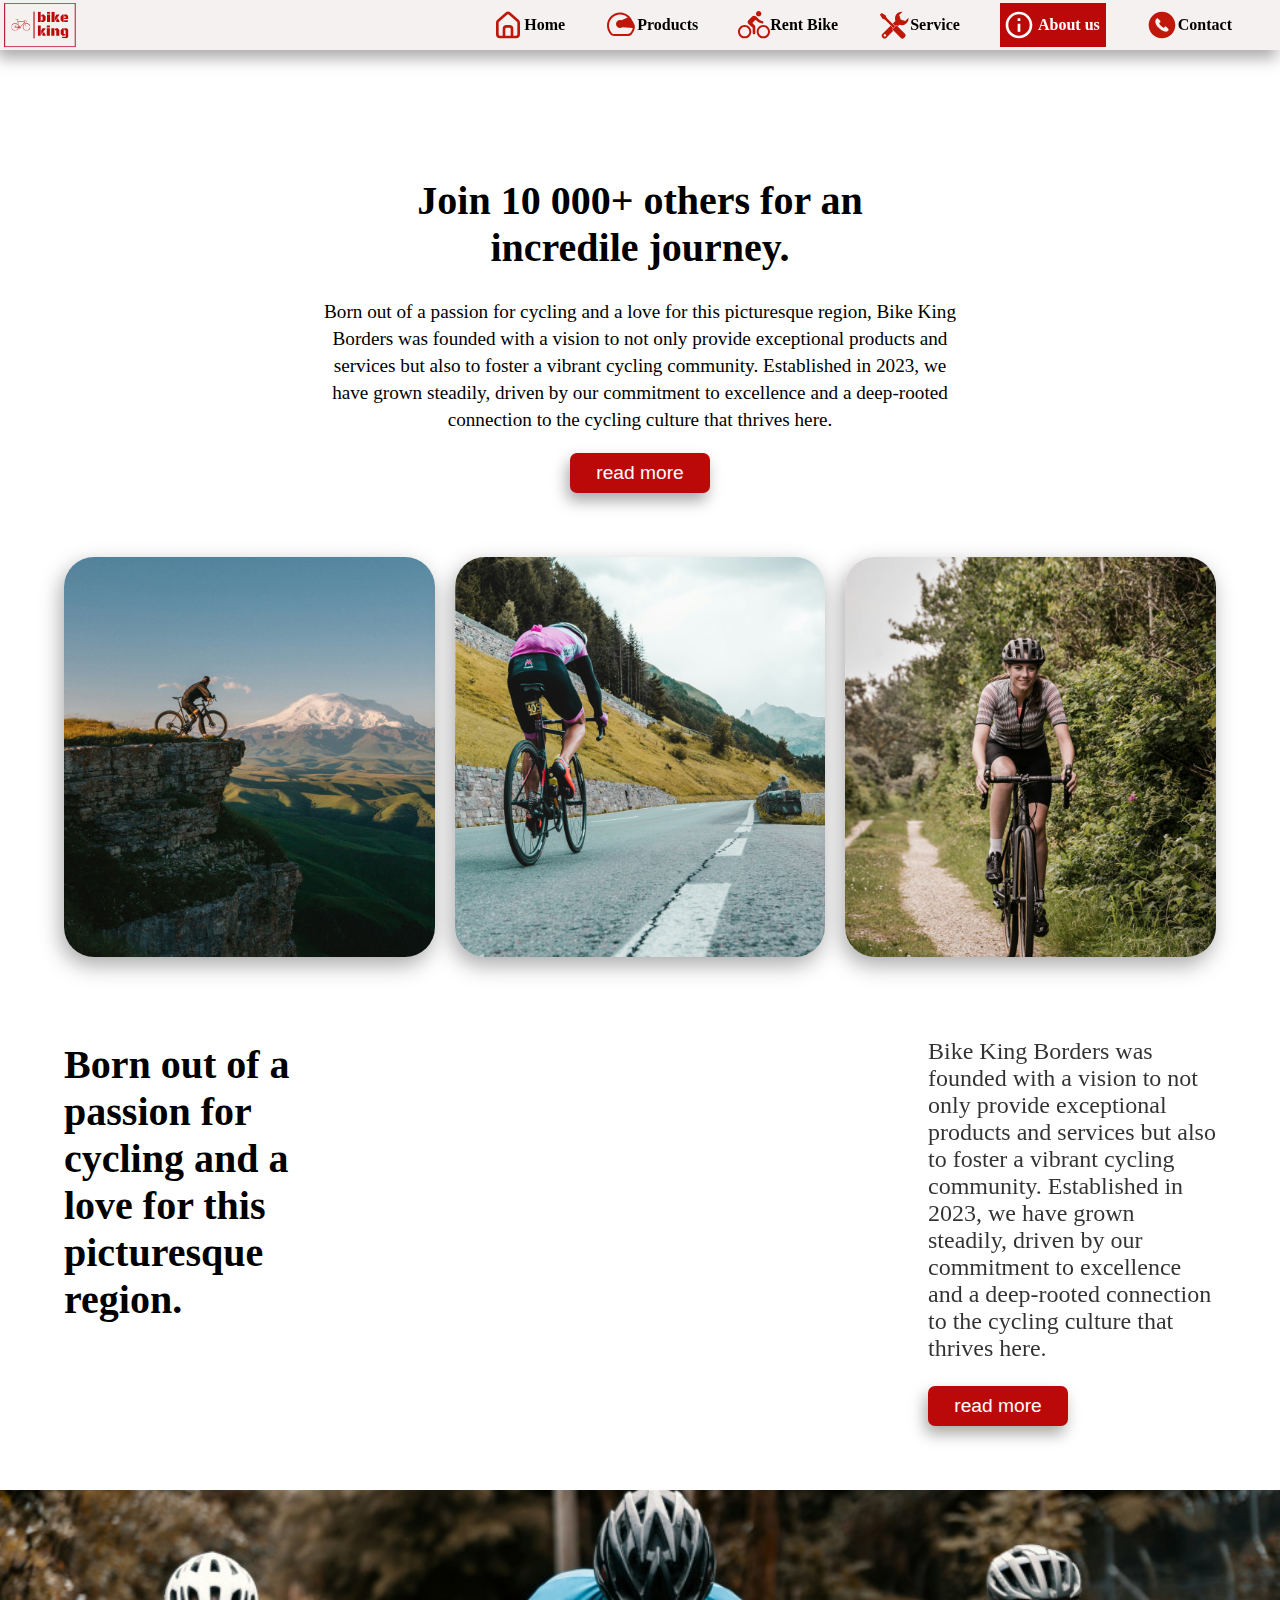
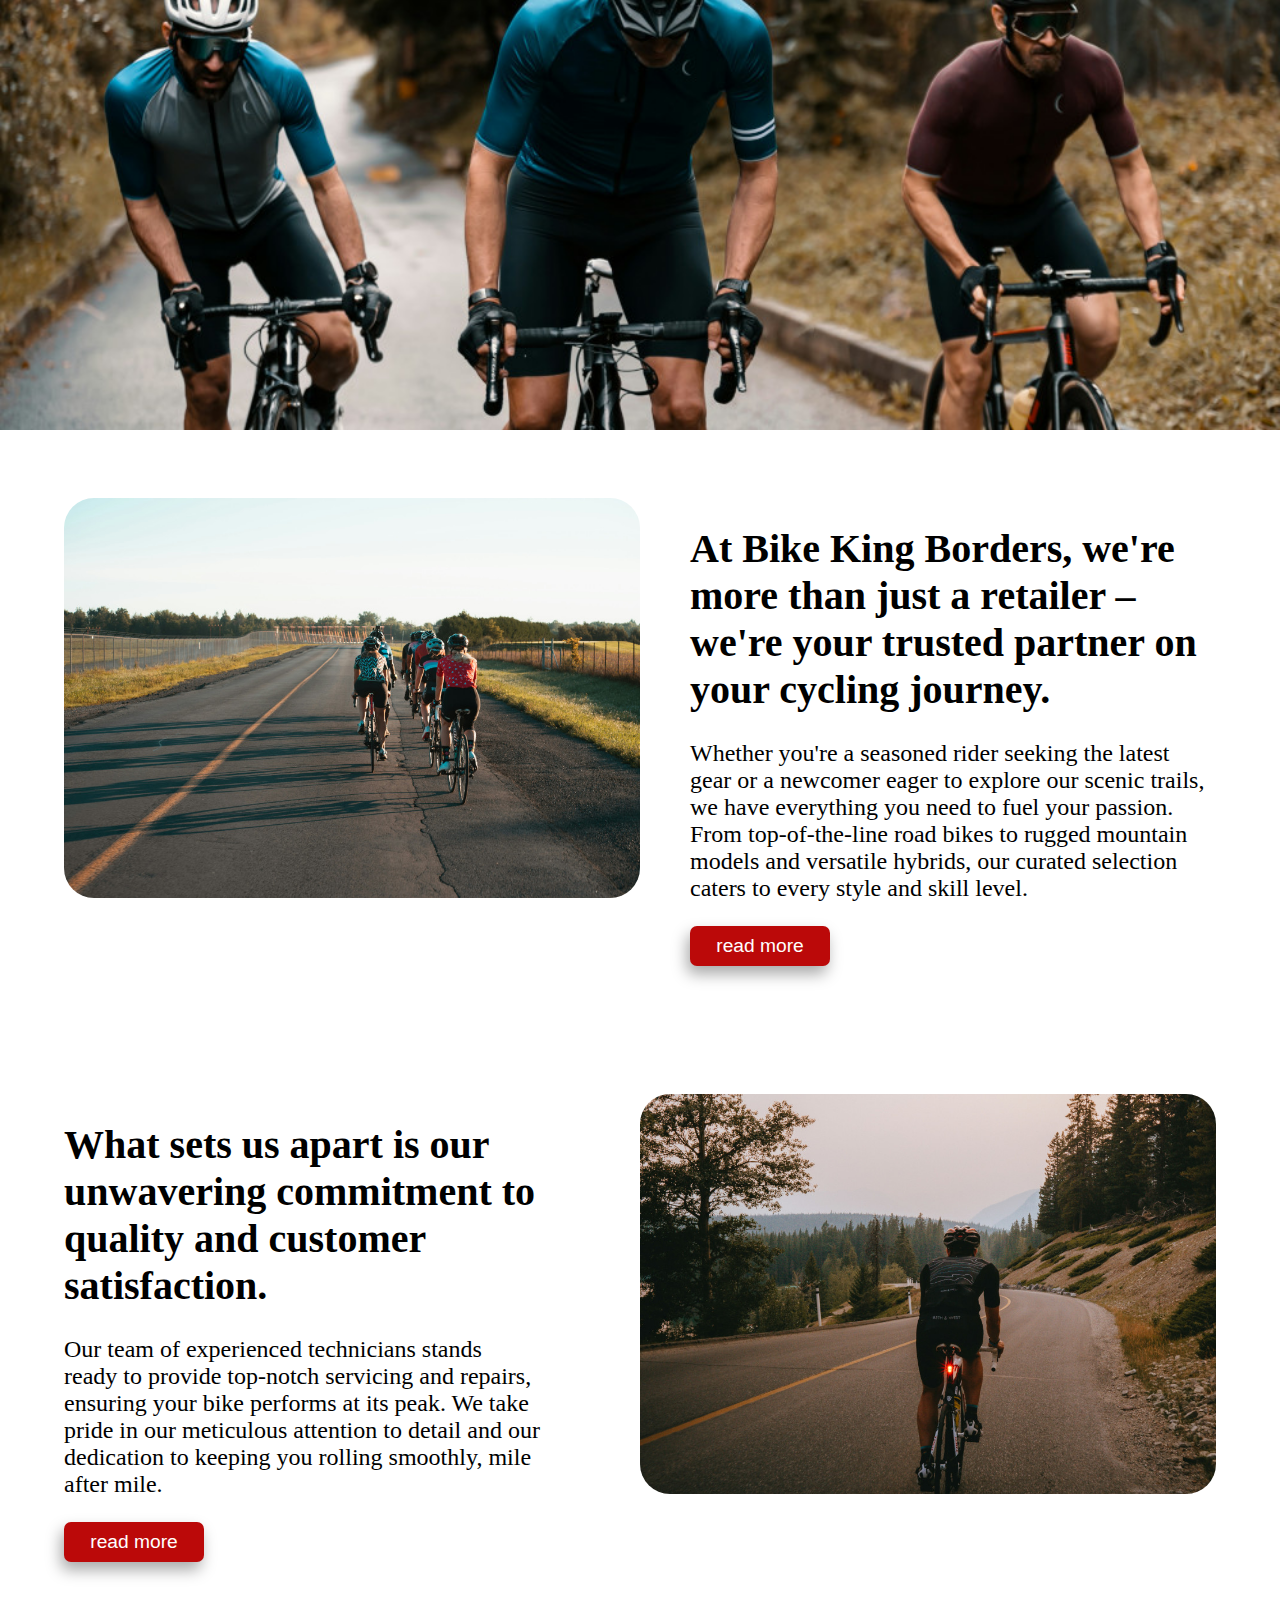
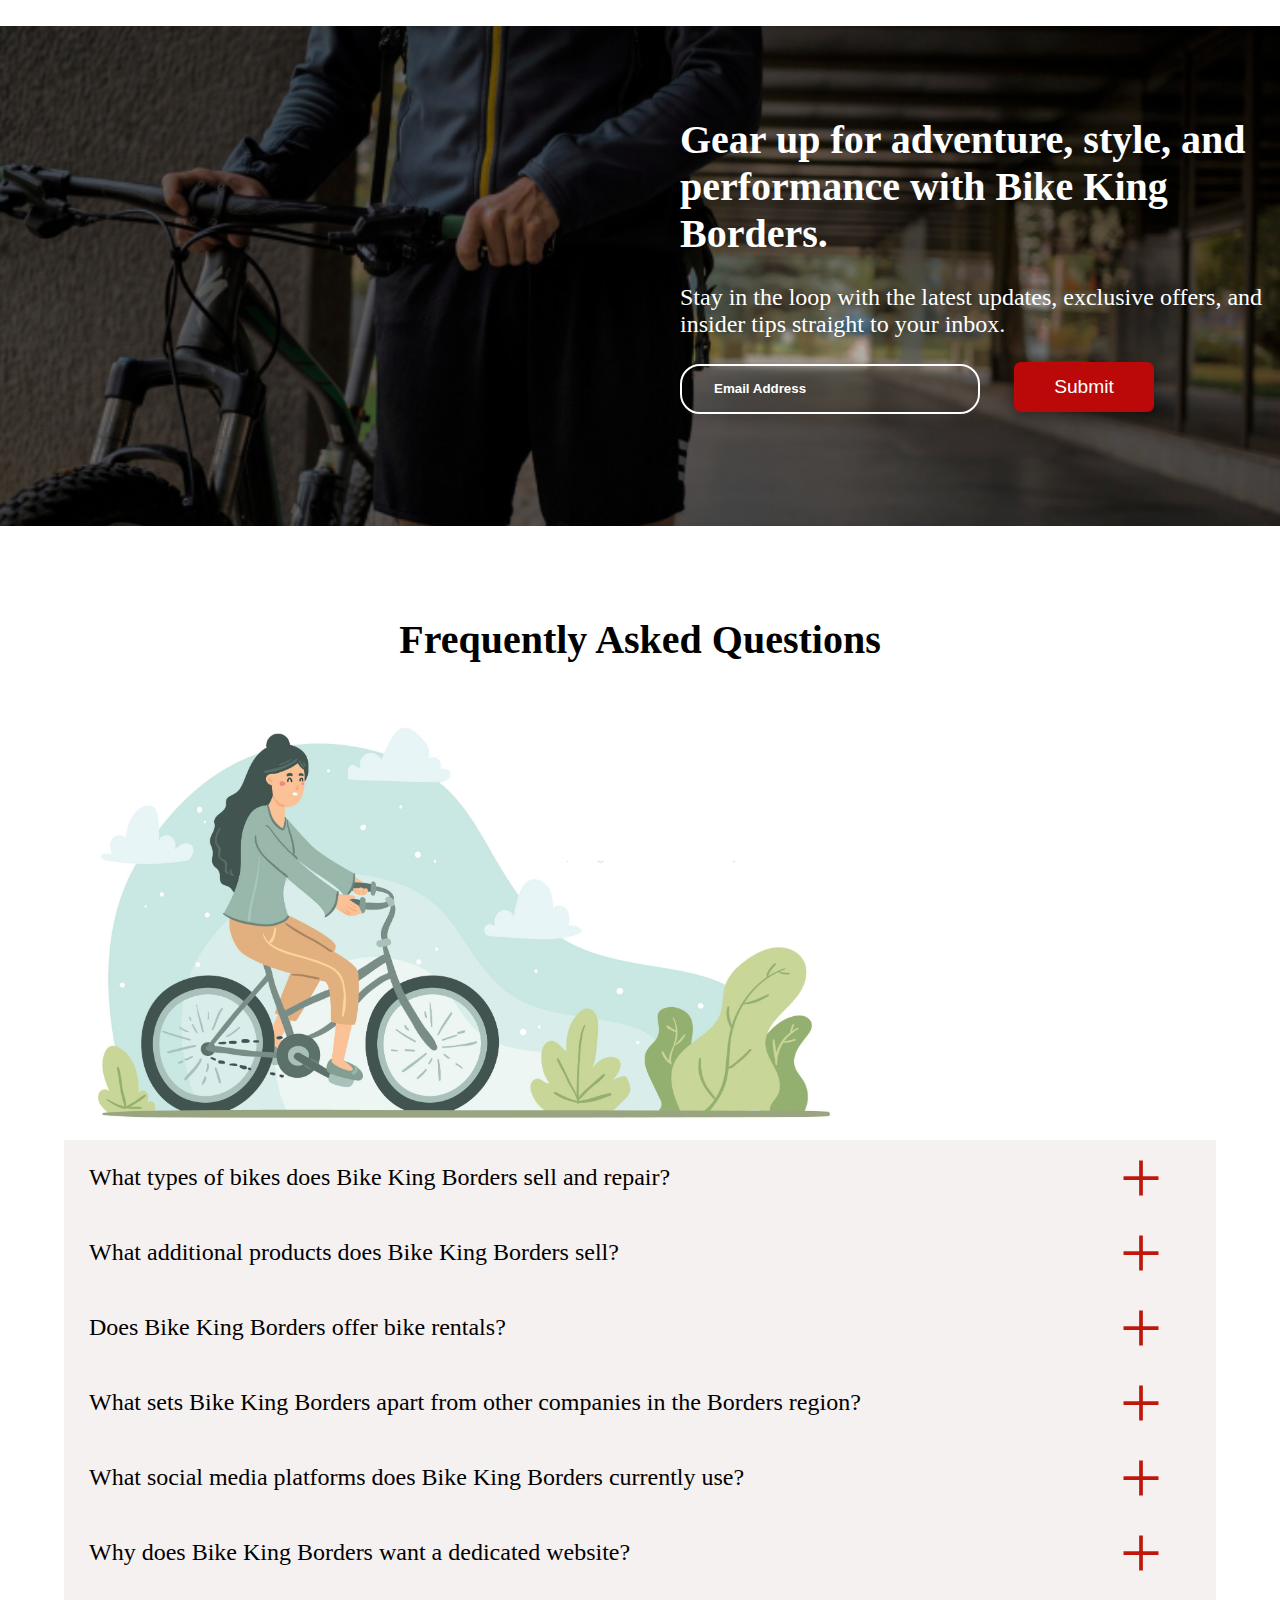
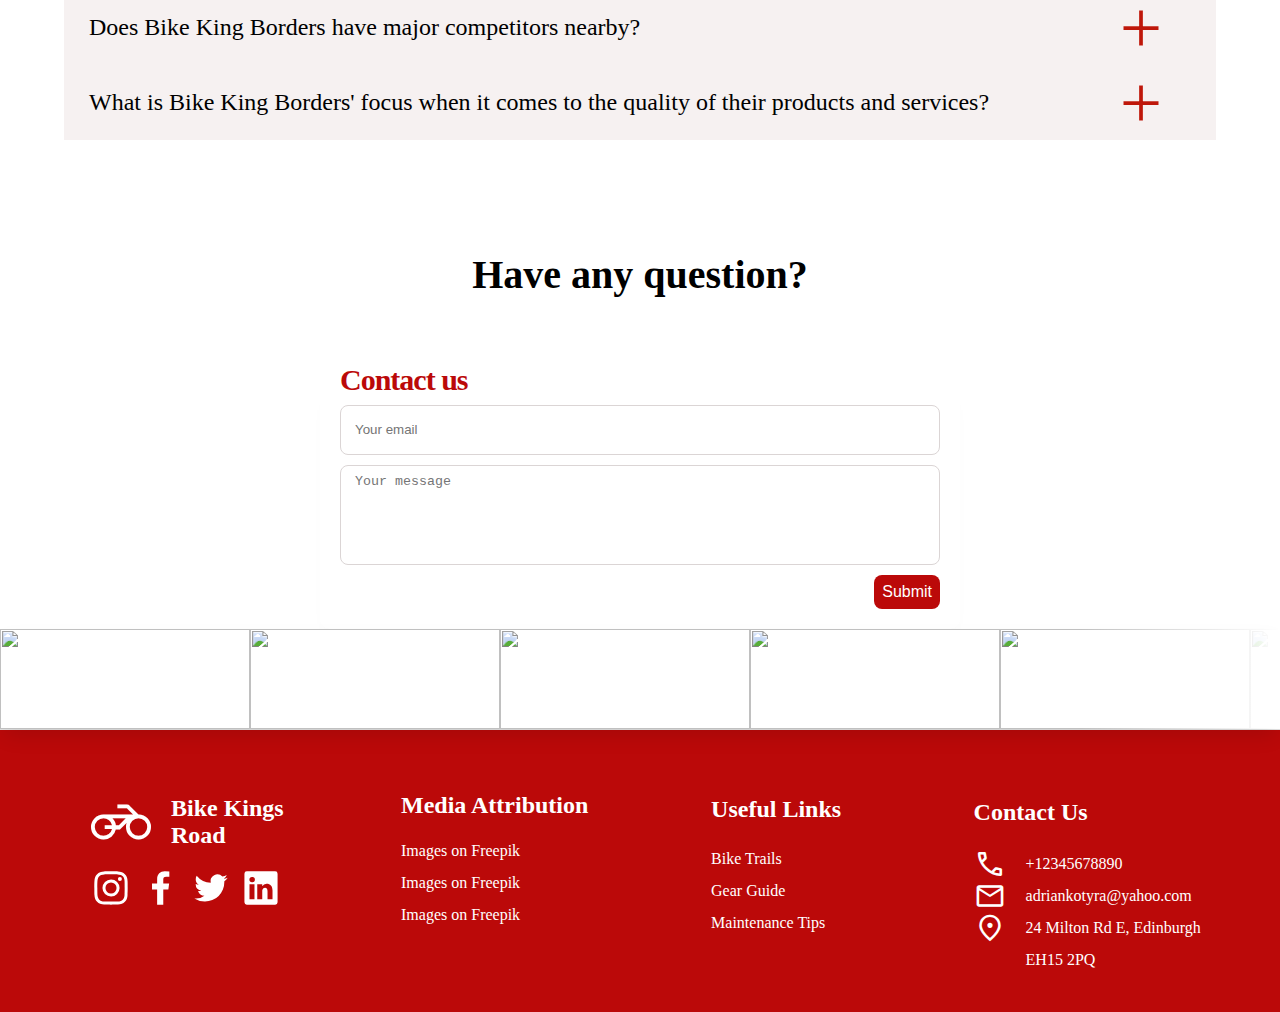
==== about.html @ aae7e2d5 "update" ====
<!DOCTYPE html>
<html lang="en">
<head>
  <meta charset="UTF-8">
  <meta name="viewport" content="width=device-width, initial-scale=1.0">
  <title>bike</title>
  <link rel="stylesheet" href="./css/style.css">
  <link rel="stylesheet" href="https://fonts.googleapis.com/css2?family=Material+Symbols+Outlined:opsz,wght,FILL,GRAD@24,400,0,0" />
</head>
<body>
  <div class="modal-container">
   


  </div>
  <nav>
    <div class="hamburger">

      <label class="bar" for="check">
        <input class="burger-box" type="checkbox" id="check">
    
        <span class="top"></span>
        <span class="middle"></span>
        <span class="bottom"></span>
      </label>
    </div>
    <div class="nav-container-box logo-nav-container">
      <img class="logo" src="./imgs/logo-no-background.svg" alt="">
    </div>
    <div class="nav-conainer">
      
      <div class="nav-container-box links-nav">
        <a href="index.html " class="nav-link-container "><img class="img-nav "src="./imgs/home.svg" alt=""><p class="">Home</p></a>
        <div class="products-dropdown nav-link-container drop-down-trigger-products trigger">
          <img class="img-nav"src="./imgs/helmet.svg" alt="">
         
          <p class="">Products</p>
        
          <div class="products-dropdown-container dropdown-all">
            <div class="products-dropdown-container-box col">
              <a  href="bikes.html"> <p class="nav-link-name">Bikes</p></a>
              <a href="accessories.html"> <p class="nav-link-name">Accessories</p></a>
              <a href="clothes.html"> <p class="nav-link-name">Clothes</p></a>
           
            </div>
          </div>
        </div>
        <div class="products-dropdown nav-link-container drop-down-trigger-bikes trigger">
          <img class="img-nav"src="./imgs/bike.svg" alt="">
         
          <p class="">Rent Bike</p>
        
          <div class="bikes-dropdown-container">
            <div class="products-dropdown-container-box col dropdown-all">
              <a  href="mountain-bikes.html"> <p class="nav-link-name">Mountain bikes</p></a>
              <a href="hybrid-bikes.html"> <p class="nav-link-name">Hybrid bikes</p></a>
              <a href="fat-bikes.html"> <p class="nav-link-name">Road bikes</p></a>
        
           
            </div>
          </div>
        </div>
        <a class="nav-link-container"href="service.html"><img class="img-nav"src="./imgs/repair.svg" alt=""><p>Service</p></a>
        <a class="nav-link-container nav-link-container-active"href=""><img class="img-nav nav-link-container-img-active"src="./imgs/information.svg" alt=""><p class="nav-link-container-active">About us</p></a>
        <a class="nav-link-container "href="contact.html"><img class="img-nav "src="./imgs/phone.svg" alt=""><p >Contact</p></a>
      </div>


    </div>





  </nav>
  <div class="mobile-nav">
    <div class="mobile-nav-container col">
      <a href="index.html " class="nav-link-container nav-link-container-active"><p class="nav-link-container-active">Home</p></a>
      <div class="products-dropdown-mobile-container ">
        <div class="nav-link-container">
          <img class="img-nav"src="./imgs/helmet.svg" alt="">
          <p>Products</p>
        </div>
       
        <div class="products-dropdown-mobile drop-down-mobile">
          <a  href="bikes.html"> <p class="nav-link-name">Bikes</p></a>
          <a href="accessories.html"> <p class="nav-link-name">Accessories</p></a>
          <a href="clothes.html"> <p class="nav-link-name">Clothes</p></a>

        </div>


      </div>
      <div class="hire-dropdown-mobile-container">
        <div class="nav-link-container">
          <img class="img-nav"src="./imgs/bike.svg" alt="">
          <p>Rent bike</p>
        </div>
        <div class="rent-dropdown-mobile  drop-down-mobile">
          <a  href="mountain-bikes.html"> <p class="nav-link-name">Mountain bikes</p></a>
          <a href="hybrid-bikes.html"> <p class="nav-link-name">Hybrid bikes</p></a>
          <a href="fat-bikes.html"> <p class="nav-link-name">Road bikes</p></a>

        </div>



      </div>
      <a href="service.html" class="nav-link-container"><img class="img-nav"src="./imgs/repair.svg" alt=""><p class="">Service</p></a>
      <a href="about.html" class="nav-link-container"><img class="img-nav"src="./imgs/information.svg" alt=""><p class="">About us</p></a>
      <a href="contact.html " class="nav-link-container"><img class="img-nav "src="./imgs/home.svg" alt=""><p class="">contact</p></a>
    </div>
  </div>

   <div class="top-about">
        <div class="top-about-text">
        <h1>Join 10 000+ others for an <br> incredile journey.</h1>
        <p>Born out of a passion for cycling and a love for this picturesque region, Bike King Borders was founded with a vision to not only provide exceptional products and services but also to foster a vibrant cycling community. Established in 2023, we have grown steadily, driven by our commitment to excellence and a deep-rooted connection to the cycling culture that thrives here.
        </p>
        <button class="btn-custom read-more-trigger" id=0>read more</button>
        </div>
  

    </div>



    <div class="feedback_secion section-container">
       
        <div class="feedback_container ">
          <div class="feedback-col box-1 about-box-1">
            
          
    
          </div>
          <div class="feedback-col box-2  about-box-2">
           
          </div>
          <div class="feedback-col box-3  about-box-3">
            
          </div>
    
        </div>
        <div class="about-more row">
            <h1>Born out of a passion for cycling and a love for this picturesque region. </h1>
            <div class="col about-p">
                <p>Bike King Borders was founded with a vision to not only provide exceptional products and services but also to foster a vibrant cycling community. Established in 2023, we have grown steadily, driven by our commitment to excellence and a deep-rooted connection to the cycling culture that thrives here.
                </p>
                <button class="btn-custom read-more-trigger " id=1>read more</button>


            </div>
        </div>
      
       
    
    
    </div>


    <img class="about-big"src="./imgs/about-big.jpg" alt="">

    <div class="about-community row section-container">
        <img src="./imgs/about-community.jpg" alt="">
        <div class="about-community-text-container">
            <h1>At Bike King Borders, we're more than just a retailer – we're your trusted partner on your cycling journey. </h1>
            <p>Whether you're a seasoned rider seeking the latest gear or a newcomer eager to explore our scenic trails, we have everything you need to fuel your passion. From top-of-the-line road bikes to rugged mountain models and versatile hybrids, our curated selection caters to every style and skill level.
            </p>
            <button class="btn-custom read-more-trigger" id=2>read more</button>
        </div>


    </div>
    <div class="about-community section-container community-row-2">
        <img src="./imgs/row-2-comm.jpg" alt="">
        <div class="about-community-text-container text-container-about-2">
            <h1>What sets us apart is our unwavering commitment to quality and customer satisfaction. </h1>
            <p>Our team of experienced technicians stands ready to provide top-notch servicing and repairs, ensuring your bike performs at its peak. We take pride in our meticulous attention to detail and our dedication to keeping you rolling smoothly, mile after mile.
            </p>
            <button class="btn-custom read-more-trigger" id=3>read more</button>
        </div>


    </div>
    <div class="newsletter-section ">
      <div class="news-text">
        <h1>Gear up for adventure, style, and performance with Bike King Borders.</h1>
        <p>Stay in the loop with the latest updates, exclusive offers, and insider tips straight to your inbox.</p>
        <div class="input-button-news row">
          <form  >
            <input required type="text" placeholder="Email Address" class="newsLetterInput" > 
            <button class="btn-custom submit_newsletter">Submit</button>
          </form>
      
        </div>
  
        <div class="info-news"></div>
  
      </div>
  
    </div>
    <div class="faq-section section-container ">
      <div class="col">
        <div>  
          <h1 >Frequently Asked Questions</h1>
        </div>
      
  
  
       
        <img src="./imgs/graphic-bike4.jpg" alt="">
       
    
      </div>
      <div class="faq-container row">
      
      </div>
  
    </div>
    <div class="contact-section">
      <h1 class="header">Have any question?</h1>
      <form class="form form-main">
        <div class="title">Contact us</div>
        <input required ="text" placeholder="Your email" class="input">
        <textarea required placeholder="Your message"></textarea>
         
        <button class="submit-form-contact">Submit</button>
    </form>
  
    <h1 class="contact-container-msg header">Thank you for your message</h1>
    

  






 

 
    





    <div class="slider-top">
      <div class="slide-track">
        <div class="slide">
          <img src="https://s3-us-west-2.amazonaws.com/s.cdpn.io/557257/1.png" height="100" width="250" alt="" />
        </div>
        <div class="slide">
          <img src="https://s3-us-west-2.amazonaws.com/s.cdpn.io/557257/2.png" height="100" width="250" alt="" />
        </div>
        <div class="slide">
          <img src="https://s3-us-west-2.amazonaws.com/s.cdpn.io/557257/3.png" height="100" width="250" alt="" />
        </div>
        <div class="slide">
          <img src="https://s3-us-west-2.amazonaws.com/s.cdpn.io/557257/4.png" height="100" width="250" alt="" />
        </div>
        <div class="slide">
          <img src="https://s3-us-west-2.amazonaws.com/s.cdpn.io/557257/5.png" height="100" width="250" alt="" />
        </div>
        <div class="slide">
          <img src="https://s3-us-west-2.amazonaws.com/s.cdpn.io/557257/6.png" height="100" width="250" alt="" />
        </div>
        <div class="slide">
          <img src="https://s3-us-west-2.amazonaws.com/s.cdpn.io/557257/7.png" height="100" width="250" alt="" />
        </div>
        <div class="slide">
          <img src="https://s3-us-west-2.amazonaws.com/s.cdpn.io/557257/1.png" height="100" width="250" alt="" />
        </div>
        <div class="slide">
          <img src="https://s3-us-west-2.amazonaws.com/s.cdpn.io/557257/2.png" height="100" width="250" alt="" />
        </div>
        <div class="slide">
          <img src="https://s3-us-west-2.amazonaws.com/s.cdpn.io/557257/3.png" height="100" width="250" alt="" />
        </div>
        <div class="slide">
          <img src="https://s3-us-west-2.amazonaws.com/s.cdpn.io/557257/4.png" height="100" width="250" alt="" />
        </div>
        <div class="slide">
          <img src="https://s3-us-west-2.amazonaws.com/s.cdpn.io/557257/5.png" height="100" width="250" alt="" />
        </div>
        <div class="slide">
          <img src="https://s3-us-west-2.amazonaws.com/s.cdpn.io/557257/6.png" height="100" width="250" alt="" />
        </div>
        <div class="slide">
          <img src="https://s3-us-west-2.amazonaws.com/s.cdpn.io/557257/7.png" height="100" width="250" alt="" />
        </div>
      </div>
    </div>
    <footer class="footer">
   
    
      <ul class="footer__nav">
        <div class="container-footer col">
       
          <h1 class="nav__title row logo-footer-div">
            <span class="material-symbols-outlined">
            motorcycle
           </span>
           Bike Kings Road
          </h1>
          <ul class="nav__ul">
            
  
            <div class="socials-footer">
              <img src="./imgs/instagram.svg" alt="" class="social-icon-footer">
              <img src="./imgs/facebook.svg" alt="" class="social-icon-footer">
              <img src="./imgs/twitter.svg" alt="" class="social-icon-footer">
              <img src="./imgs/linkedin.svg" alt="" class="social-icon-footer">
        
        
            </div>
  
          </ul>
        </div>
  
        <div class="container-footer">
          <h1 class="nav__title">Media Attribution</h1>
  
          <ul class="nav__ul">
            <li>
              <a href="https://www.freepik.com/">Images on Freepik</a>
            </li>
  
            <li>
              <a href="https://www.freepik.com/">Images on Freepik</a>
            </li>
  
                
            <li>
              <a href="https://www.freepik.com/">Images on Freepik</a>
            </li>
  
          </ul>
        </div>
     
        
       
        <div class="container-footer">
         
          <h2 class="nav__title">Useful Links</h2>
  
          <ul class="nav__ul">
  
            <li>
              <a href="https://www.freepik.com/">Bike Trails</a>
            </li>
    
            <li>
              <a href="https://www.freepik.com/">Gear Guide</a>
            </li>
    
                
            <li>
              <a href="https://www.freepik.com/">Maintenance Tips</a>
            </li>
    
          </ul>
       
         
        </div>
          
       
        
        
        <li class="nav__item">
          <div class="container-footer">
            <h2 class="nav__title">Contact Us</h2>
            
            <ul class="nav__ul">
              <li class="row">
                <span class="material-symbols-outlined">
                  call
                </span>
                +12345678890
  
              </li>
              
              <li class="row">
                <span class="material-symbols-outlined">
                 mail
                </span>
                adriankotyra@yahoo.com
              </li>
              
                 
              <li class="row">
                <span class="material-symbols-outlined">
                  location_on
                </span>
                24 Milton Rd E, Edinburgh EH15 2PQ
              </li>
            </ul>
          </div>
        </li>
      </ul>
  
    
  
      
    </footer>
  
  <script src="./js/accesories.js"></script>
  <script src="./js/index.js"></script>
</body>
</html>
---- css/style.css ----
:root{
  --shadow-box: -3px 8px 15px 0px rgba(0,0,0,0.34);
  --red-main: #bb0909;
  --bg-gray : #f6f1f1;
  --header-fontsize :  4.5rem;
  --h1-extra-big : 3.5rem;
  --h1-fontsize :  2.5rem;
  
  --h3-wide-screen : 1.8rem;
  --paragraph-wide-screen : 1.5rem;
  --paragraph-small-wide-screen : 1.2rem;
  --paragraph-small-wide-screen-nav : 1rem;
  --paragraph-very-small-wide-screen : 0.8rem;
}

.img-slider-auto {
  width: 100%;
}
.three-cols-service{
  justify-content: center;
}
.extra-big {
  font-size: var(--h1-extra-big) !important;
}
.material-symbols-outlined {
  margin-right: 20px;
  font-size: 60px !important;
  filter: invert(18%) sepia(58%) saturate(4755%) hue-rotate(354deg) brightness(82%) contrast(103%);
}

.bottom-mid-section .col {
  text-align: center;
  margin: auto;
  width: 70%;
}
.bottom-mid-section h3 {
  opacity: 0%;
  display: flex;
}
.col-50 {
  width: 50%;
}
.bottom-mid-section {
  background-color: var(--bg-gray);
 padding: 5%;
}
.bottom-mid-section img {
  width: 50%;
  height: 100%;

 object-fit: cover;

}
.cursive {
  font-style: italic;
}
.img-container-service-repair-bike {
  display: block;
  margin: auto;
  position: relative;
  width: 1000px;
  height: 600px;
}
.three-cols-service h1 {
  font-size: var(--paragraph-wide-screen);
}
.three-cols-service p {
  font-size: var(--paragraph-small-wide-screen);
}
.three-cols-service {
  transform: translateY(-160px);
 
}
.black {
  filter: none;
}
.auto {
  margin: auto;
}
.three-cols-service.row > .col:nth-child(3) {
  color: #000000;
  background-color: white;
}
.three-cols-service.row > .col:nth-child(2) { 
  background-color: var(--bg-gray);
  color: black;
}

.three-cols-service .col {
  border-radius: 20px;
  padding: 10px;
  box-shadow: var(--shadow-box);
  margin: 20px;
  color: white;
  width: 23vw;
  height: 280px;
  text-align: center;
  background-color: var(--red-main);
}
.message-contact-form {

  padding: 30px;
  animation: modalFade 0.3s forwards;
  top: 20%;
  position: fixed;
 left: 50%;
  transform: translate(-50%, -20%);
  
  background-color: white;
}

.message-contact-form button {
  margin: auto;
  display: block;
}
.message-contact-form img {
  width: 30%;
  height: 100%;
}
.bike-service-repair-section img{
  width: 1000px;
  height: 600px;
  display: block;
  margin: auto;
}
.white-space {
  display: block;
  width: 100%;
  height: 20vh;
}
.trigger-bike-elements:hover {
  filter: brightness(0.5);
  transition: 0.3s;
}
.bikeComponentsTitle {
  font-weight: 700;
  display: flex;
  justify-content: center;
  text-align: center !important;
}
.bikesCompenentParagraph {
  text-align: left;
}
.trigger-bike-elements {
  padding: 50px !important;
  z-index: 2;
  transition: 0.3s;
  filter: brightness(0.7);
  background-color: #ffffff46;
  cursor: pointer;
  position: absolute;
  border-radius: 50%;
}
.display-bike-elements {
  font-size:var(--paragraph-small-wide-screen);
  width: 400px;
  color: white;
  animation: bikeRepairAniamtion 0.5s forwards;
  display: none;
  background-color: var(--red-main);
  position: absolute;
  border-radius: 20px
}
.saddle-container {
 
  
  top: 30px;
  left: 100px;
  padding: 50px;
}



.saddle-trigger {
  top: 30px;
  left: 300px;
  padding: 50px;
}
.frame-container {
 
  top: 30%;
  right: -30%;
  padding: 50px;
}


.frame-trigger {
  top: 200px;
  left: 500px;
  padding: 70px;
}
.brakes-container {
 
  top: 30%;
  left: 10%;
  padding: 50px;
}
.brakes-trigger {
  top: 300px;
    left: 300px;
    padding: 100px;
}


.handles-container {
 
  top: 0%;
  right: -40%;
  padding: 50px;
}
.handles-trigger {
  top: 40px;
  left: 600px;
  padding: 70px;
}
.rails-trigger {
  top: 300px;
    left: 650px;
    padding: 100px;
}
.rails-container {
 
  top: 30%;
  right: -40%;
  padding: 50px;
}
.info-row {
  justify-content: space-between;
}
.service-bike-bottom {
  padding-top: 0 !important;
}
.service-grid-row img {
  border-radius: 30px;
  object-fit: cover;
  width: 100%;
  height: 400px;
}
.service-grid {
  display: grid;
  grid-template-columns: repeat( auto-fit, minmax(400px, 1fr) );
  grid-auto-flow: row; /* Allows items to wrap onto new rows */
  grid-gap: 20px; /* Adjust the gap between columns as needed */
}
.img-container-service button {
  margin: 50px 0;
}
.img-container-service{
  width: 50%;
}
.img-container-service img {
  width: 100% !important;
}
.about-text-container {
  vertical-align: middle;
  height: 100%;
  margin: auto 0 ;
  
}

.top-about-text h1, .top-contact h1{
  animation: subPagesAnimationText 0.8s forwards;
}
.top-about-text{
  padding-top: 100px;
width: 50%;
margin: auto;
}
.top-about-text p, .form-container {
  animation: subPagesAnimationImg 0.8s forwards;
  font-size: var(--paragraph-small-wide-screen);
}
.top-about {
  text-align: center;

  width: 100%;
  height: 100%;
  margin: auto
}
.news-text {
  color: white;
}
.col-about {
  width: 50%;
}
.col-about img {
  width: 100%;
}
span {
  font-size: var(--paragraph-small-wide-screen);
}
.logo-top-sec {
  width: 150px;

}
.newsletter-section {
  position: relative;
  background-image: url("../imgs/newsletter.png");
  background-size: cover;
  height: 500px;
}
.service-section{
  position: relative;
  background-repeat: no-repeat;
  background-size: cover;
  background-color: var(--bg-gray);
}
.service-container-box {
  display: flex;
  justify-content: center;
  width: 100%;
}

.btn-custom a {
  color: white;
}
.mobile-nav-container >*{
  cursor: pointer;
}
.map-box {
  animation: mapAnimation 0.5s forwards;
  position: relative;
  display: none;
  height: 400px;
}
.video-section {
  margin: 5% 0;

  height: 60vh;
  position: relative;
  
}
.video-p {
  text-decoration: none;
  color: white;
}
.video-text {
  opacity: 0%;
  z-index: 3;
  color: white;
  text-align: center;
  position: absolute;
  left: 50%;
  top: 40%;
  transform: translate(-50%, -40%);
}
.video {
  filter: brightness(0.7);
}
.video-p {
  justify-content: center;
}
.video-p > a>* {
  
  cursor: pointer;
 color: white;
  margin: 10px;
  padding: 10px;
  border: 2px solid white;
}
.video {
  object-fit: cover;
  height: 100%;
  width: 100%;
}
.map-container {
  
  height: 300px;
  width: 500px;
  transform: translate(-50%, -50%);
  left: 50%;
  top: 50%;
  display: none;
  position: absolute;
  margin: auto;
}
.logo-footer-div span{
  filter: none;
}
.logo-footer-div {
  
  align-items: center;
}
.header {
  padding: 20px 0;
  font-size: var(--h1-fontsize);
  text-align: center;
}
.mobile-nav {
  animation: dropDownAnimation 0.3s forwards;
  display: none;
  transition: 0.4s;
  box-shadow: var(--shadow-box);
  transform: translateY(50px);
  position: fixed;
  background-color: white;
  width: 100%;
  justify-content: center;
  z-index: 33;
}
.mobile-nav-container {
  transition: 0.4s;


}
.drop-down-mobile {
  display: none;
text-align: center;
  justify-content: center;
  flex-direction: column;
}
input[type = "checkbox"] {
  -webkit-appearance: none;
  display: none;
  visibility: hidden;
}

.bar {
  display: block;
  position: relative;
  cursor: pointer;
  width: 50px;
  height: 40px;
}

.bar span {
  position: absolute;
  width: 40px;
  height: 5px;
  background: var(--red-main);
  border-radius: 100px;
  display: inline-block;
  transition: 0.3s ease;
  left: 0;
}

.bar span.top {
  top: 0;
}
.drop-down-mobile p {

  color: black;
}
.drop-down-mobile a:hover .nav-link-name { 
  color: white;
}
.drop-down-mobile a:hover {
  background-color: var(--red-main);
}
.products-dropdown-mobile {
  display: none;
}
.bar span.middle {
  top: 17px;
}

.bar span.bottom {
  bottom: 0;
}

input[type]:checked ~ span.top {
  transform: rotate(45deg);
  transform-origin: top left;
  width: 48px;
  left: 5px;
}

input[type]:checked ~ span.bottom {
  transform: rotate(-45deg);
  transform-origin: top left;
  width: 48px;
  bottom: -1px;
  box-shadow: 0 0 10px #57494a;
}

input[type]:checked ~ span.middle {
  transform: translateX(-20px);
  opacity: 0;
}
.service-container {
  flex-wrap: wrap;
  margin: auto;
  width: 100%;
  padding: 5% 5%;
 display: flex;

}
.feedback_container {
  gap: 20px;

  display: grid;
  grid-template-columns: repeat(3, 1fr);
}
.img-container-about {
  margin-right: 5%;
}
.text-hire {
  animation: subPagesAnimationText 0.8s forwards;
  padding-right: 15%;
}
.hire-bikes-top {
  padding: 5% 0;
 
  
}
.videoTextAnimation {
  animation: videoTextAnimation 0.5s forwards;
}
.hire-bikes-top img {
  animation: subPagesAnimationImg 0.8s forwards;

  height: 500px;
  object-fit: contain;
  
}
.hire-bikes-top >* {
  width: 50%;
}

.service-cities-container img {

  border: 10px solid rgb(255, 255, 255);
  width:  200px;
  border-radius: 30px;
  height: 200px;
}
.service-cities-container:hover .city-img {
  border: 10px solid var(--red-main);
  
}
.city-img-active {
  border: 10px solid var(--red-main) !important ;
}
.service-cities-container {
 
  transition: 0.4s;
  cursor: pointer;
  margin: auto;
  justify-content: center;
}
.service-cities-container span {
  font-weight: 700;
  margin-top: 20px;
  text-align: center;
  font-size: var(--paragraph-wide-screen);
}
h1 {
  font-size: var(--h1-fontsize);
}
p {
  font-size: var(--paragraph-wide-screen);
}
h3 {
  font-size: var( --h3-wide-screen);
}
body {
  padding-top: 50px;
  overflow-x: hidden;

}
.news-text {
  margin-top: 5%;
  float: right;
  width: 600px;



}
.news-text button {
   margin-left: 30px;
  height: 50px;
}
.news-text input::placeholder {
  transform: translateX(30px);
  color: white;
}
.news-text input {
  color: white;
  font-weight: 700;
  margin-bottom: 30px;
  height: 50px;
  width: 300px;
  border-radius: 20px;
  background-color: rgba(255, 255, 255, 0);
  border: 2px solid white;
}
#check {
  user-select: none;
}
.trigger-hamb {
  z-index: 9999;
  width: 60px;
  height: 60px;
}
.hamburger {
  width: 40px;
  height: 40px;
  position: absolute;
  right: 0;
  display: none;
}
.top_section {

  overflow: hidden;
  width: 100%;
  height: 700px;
  background-color: rgb(255, 255, 255);
  display: flex;
  flex-direction: row;
  justify-content: space-evenly;

}
.bikes-top-subpages {
  height: 500px !important;
}
.text-mid-second {
  padding-top: 0 !important
}
.feedback-person {
  font-style: italic;
}
.feedback_secion button {
 display: block;
  margin: 30px auto;
 
}
.half {
  width: 50%;
}
.visit-col h1 {
  line-height: 0;
}
.btn-custom-link {
  z-index: 2;
}
.btn-custom:hover {
  transition: 0.3s;
  filter: brightness(1.2);
}
.btn-custom{
  min-height: 40px;
  transition: 0.3s;
  z-index: 2;
  width: 140px;
  box-shadow: var(--shadow-box);
  height: 40px;
  cursor: pointer;
  border-radius: 7px;
  border: none;

  background-color: var(--red-main);
  font-size: var(--paragraph-small-wide-screen);
  color: white;
}
.contact-address-container {
  background-color: var(--bg-gray);
}
.top-contact img {
  padding-left: 5%;
  object-fit: cover;
  width: 100%;
 
  margin: 0 0 0 auto;
}
.top-contact h1 {
  padding-bottom: 10%;
  margin: auto;
  text-align: center;
}
.top-contact {
  padding: 5% 0;
}
.contact-visit-container {
  padding-top: 5%;

}
.form-container, .top-contact h1 {
  width: 50%;
}
.info-row p {
  color: var(--red-main);
}
.visible-service {
  animation: serviceAnimation 0.7s forwards;
}
.hidden {
  
  opacity: 0%;
}
.serive-para-hidden {
  width: 50%;
}
.form-container label {
  margin-bottom: 10px;
  color: var(--red-main);
  opacity: 60%;
}
.visit-col {
  margin-right: 20%;
}
.icon-service-components {
  cursor: pointer;
  width: 50px;
  height: 50px;
  filter: invert(15%) sepia(66%) saturate(4818%) hue-rotate(354deg) brightness(88%) contrast(103%);
}
.text-section-top h1 {
  line-height: 1.5rem !important;
}
.container-input {

  margin: 0 0 60px 0 ;
}
.form-container button {
  margin-top: 30px;
}

.container-form-inputs {
  margin-right: 5%;
  transform: translateY(-17px);
}
.container-form-inputs label {
  opacity: 60%;
}
.container-form-inputs input {
  
  padding: 10px 0;
  opacity: 60%;
}
.text-mid-container h1 {

}
.half textarea{
  resize: none;
  width: 100%;
  height: 100%;
}
.top_section h1 {
  font-size: var(--h1-fontsize);
  line-height: 3.2rem !important;
}

.bootom-text-top2::before {
  text-align: left;
  content: "CHARGING TIME";
  position: absolute;
  display: block;
  width: 150px !important;
  height: 50px;
  font-size: var(--paragraph-very-small-wide-screen);
  opacity: 60%;
  
  
  top: 0px;
}
.text-mid-container {
  display: flex;
 
  flex-direction: column;
  height: 100%;
 
}
.mid-first-text {
  color: rgb(0, 0, 0);
}
.text-letter {
  flex: 1;
  height: 100%;
  text-align: center;
  width: 100%;
  background-color: var(--bg-gray);
}
.bootom-text-top2-second::before {
  text-align: left;
  content: "WEIGHT";
  position: absolute;
  display: block;
  width: 150px;
  height: 50px;
  font-size: var(--paragraph-very-small-wide-screen);
  opacity: 60%;
  
  left: 30px;
  top: 0px;
}
.bootom-text-top1-second::before {
  text-align: left;
  content: "ASSIST SPEED";
  position: absolute;
  display: block;
  width: 150px;
  height: 50px;
  font-size: var(--paragraph-very-small-wide-screen);
  opacity: 60%;
  
  left: 30px;
  top: 0px;
}
.bootom-text-top1::before{
  text-align: left;
  content: "BATTERY RANGE";
  position: absolute;
  display: block;
  width: 150px;
  height: 50px;
  font-size: var(--paragraph-very-small-wide-screen);
  opacity: 60%;
  
  left: 20px;
  top: 0px;
}
.bootom-text-top1 {
  position: absolute;
  right: 5%;
  bottom: 50%;
}
.bootom-text-top1-second {
  position: absolute;
  right: 5%;
  bottom: 30%;
  font-weight: 800;
}
.logo-nav-container {
 display: flex;

 justify-content: left;
}
.nav-container-box p {

  color: black;
}
.bootom-text-top2 {
  
  width: 100px;
  position: absolute;
  right: 5%;
  bottom: 0%;
}
.logo-top-big {
  
  margin-top: 20px;
  transform: translateY(-20px);
  width: 200px;
  margin: auto;
}

.bootom-text-top2-second {
  width: 100px;
  position: absolute;
  right: 5%;
  bottom: 10%;
}
.top-bike-img {
  object-fit: contain;
 transform: translateX(0%);
  bottom: 23%;
  position: absolute;
  width: 550px;
  height: 450px;
  z-index: 2;

}
.top-bike-img-small {
  transform: translateX(140px);
  top: 5%;
  position: absolute;
  right: 0%;
  width: 300px;
  height: 300px;
  z-index: 2;

}
.drop-down-trigger-products {
  cursor: pointer;
}
.shapes-background {

  position: absolute;
  left: -310px;
  width: 600px; 
  height: 125%; 
 
  clip-path: polygon(100.1% 0%, 50.9% 0%, 51% 100.3%);
  background-color:white;
}
body{

  margin: 0;
}
.products-dropdown{
 
  position: relative;
}
.products-dropdown-container-box {

 
  
}
.nav-link-name{

}

.products-dropdown-container-box a:hover .nav-link-name{

  color: white !important;
 }
.products-dropdown-container-box a:hover{

 background-color: var(--red-main);
 color: white !important;
}
.dropdown-all {}
.products-dropdown-container-box p{
  color: black !important;
  padding: 10px;
}
.trigger {
  cursor: pointer;
}
.title-bike {
  position: absolute;
  top: 0;
  right: 5%;
}
.products-dropdown-container, .bikes-dropdown-container {
  animation: dropFade 0.3s forwards;
  display: none;
  position: fixed;
  box-shadow: -3px 8px 15px 0px rgba(0,0,0,0.34);
  -webkit-box-shadow: -3px 8px 15px 0px rgba(0,0,0,0.34);
  -moz-box-shadow: -3px 8px 15px 0px rgba(0,0,0,0.34);
 
  background-color: white;
  color:var(--red-main);
}
.logo {
  width: 50px;
  height: 50px;
}
.links-nav {
  align-items: center;
  flex-wrap: wrap;
    align-content: center;
    gap: 40px;
    display: flex;
    flex-direction: row;

}
.links-nav p {
  color: var(--red-main);
}
.part-section-top-second {
  position: relative;
}
a {
  text-decoration: none;
}
.part-section-top-second h3 {
  text-align: right;
  font-size:  var(--h3-wide-screen);
  color: white;
}
.background {
  position: absolute;
  height: 100%;
  width: 50%;
  background-color: var(--red-main);
}
nav {
  background-color: var(--bg-gray);
  top: 0;
  box-shadow: -3px 8px 15px 0px rgba(0,0,0,0.34);
  -webkit-box-shadow: -3px 8px 15px 0px rgba(0,0,0,0.34);
  -moz-box-shadow: -3px 8px 15px 0px rgba(0,0,0,0.34);
  
font-weight: 600;
  z-index: 999;
  margin: auto;
  width: 100%;
  display: flex;
  
  position: fixed;
}

.nav-conainer {
  line-height: 0rem;
  font-size: var(--paragraph-small-wide-screen);
  color: white;
  
  justify-content: right;
  width: 90%;
  display: flex;
  
}
.part-section-top-fist h3 {
  color: var(--red-main);
  font-size:  var(--h3-wide-screen);
}
.part-section-top-fist p {
  font-size: var(--paragraph-wide-screen);
  opacity: 70%;
}
.shape-white-mid {
  position: absolute;
  left: 0;
  top: 0;
  position: absolute;
  height: 100%;
  width: 100%;
  background-color: white;
  clip-path: polygon(0% 100.3%, 33.9% 100.3%, 0% 0%);
}
.mid_img {
  
  width: 500px;
  height: 500px;
}
.img-grid-3 {
  width: 500px;
  height: 500px;
  z-index: 2;
 bottom: -300px;
 right: -20px;
}
.slide::before{
  top: 0;
  background-size: cover;
  text-align: center;

  position: absolute;
  display: block;
  width: 150px;
  height: 100%;
  font-size: var(--h3-wide-screen);
  opacity: 60%;
}
.slide-1::before{
  content: "Model A";
}
.slide-2::before{
  content: "Model B";
}
.slide-3::before{
  content: "Model C";
}
.slide-4::before{
  content: "Model D";
}
.slide-5::before{
  content: "Model E";
}
.slide-6::before{
  content: "Model F";
}
.slide-7::before{
  content: "Model G";
}
.slide-8::before{
  content: "Model H";
}
.slide-9::before{
  content: "Model J";
}
.slide-1 {


  background-image: url("../imgs/helmet-trimmed.png");
}
.slide-2 {
  background-image: url("../imgs/helmet-trimmed1.png");
}
.slide-3{
  background-image: url("../imgs/accessories-helmet.png");
}
.slide-4{
  background-image: url("../imgs/white-helmet.png");
}
.slide-5{
  background-image: url("../imgs/gray-helmet.png");
}

.slide-6{
  background-size: 100% !important;
  background-image: url("../imgs/bike-top-3.png");
}
.slide-7{
  background-size: 100% !important;
  background-image: url("../imgs/Cycle.png");
}
.slide-8{
  background-size: 100% !important;
  background-image: url("../imgs/bike-top.png");
}
.slide-9{
  background-size: 100% !important;
  background-image: url("../imgs/bbb.png");
}
.img-grid-1 {
  
  margin-right: 10%;
  object-fit: contain;
  float: right;
  margin: auto;
  /* transform: translate(-80px); */
  width: 60%;
  /* height: 600px; */
  z-index: 2;

 
}
.contact-container-msg {
  background-color: var(--bg-gray);
  display: none;
  animation: serviceAnimation 0.6s forwards;
  padding: 10vh 0;
  font-weight: 700;
}
.faq-section .col {
  text-align: center;
}
.faq-section .row {
  align-items: center;
}
.faq-section img {
  float: left;
  object-fit: contain;
 
  display: block;
  margin: 0 auto 0 0;
  height: 50vh;

}
.content-faq {
  font-size: var(--paragraph-wide-screen);
  font-weight: 600;
  animation: mapAnimation 0.7s forwards;
  width: 50%;
  display: none;
  padding: 20px 25px;
}
.img-grid-two {
  top: 300px;
}
.text-mid-container h1 {
  font-size: var(--h1-fontsize);
}
.faq-container {
  display: flex;
  flex-wrap: wrap;
}
.faq-container .row {
  font-size: var(--paragraph-small-wide-screen);
  padding: 0 25px;
  justify-content: space-between;
  background-color: var(--bg-gray);
}
.faq-container .col-50 {
 
 
  align-items: center;
  cursor: pointer;
  width: 100%;
  
 

}
.section-container {
  padding: 5%;
}
.icon-cross {
  filter: invert(18%) sepia(58%) saturate(4755%) hue-rotate(354deg) brightness(82%) contrast(103%);
}
.text-mid-container p {
  
  font-size: var(--paragraph-wide-screen);
}
.grid-bikes-container {
  justify-content: center;
  flex-wrap: wrap;
}

.text-section-top h1, .text-section-top span  {
  
 font-size: var(--header-fontsize) !important;
 line-height: 4.5rem !important;
}
.text-section-top, .text-mid-container {
  text-align: left;
  margin-left: 10%;
  padding-top: 22%;
  margin-right: 15%;
  padding-bottom: 5vh;
}
.text-section-top{
  padding-top: 0%;
}
.text-mid-container {  padding-top: 12%;}

.text-feed-col span {
  opacity: 60%;
}
.text-feed-col {
  width: 100%;
 
 
  position: absolute;
  bottom: 0px;
  height: 200px;
  padding: 20px;

  background-color: rgba(0, 0, 0, 0.466);
  color: white;
}
.hire-btn {
align-self: flex-end !important;
}
.section-container-hire {
  padding: 2% 5%;
}
.img-container-hire:hover .hire-bike-bike-title{
  opacity: 100%;
  transition: 0.3s;
}
.hire-bike-part-2 {
  width: 40%;
  justify-content: space-between;
  flex-direction: column;
  display: flex;
  margin-left: 40px;
  

 
}
.hire-bike-part-1 img {
  /* box-shadow: var(--shadow-box); */
  display: block;
  margin: auto;
  object-fit: contain;
  width: 80%;
  height:  80%;
}
.hire-bike-part-1 {
  width: 600px;
}

.img-container-hire:hover .img-hire{
  filter: brightness(0.4);
  transition: 0.4s;
}
.img-container-hire img {
  transition: 0.4s;
  cursor: pointer;
  filter: brightness(1);
}
.img-container-hire p {
 font-size: var(--h3-wide-screen);
  z-index: 3;
  transition: 0.3s;
  left: 50%;
  top: 40%;
  transform: translate(-50%, -40%);
  text-align: center;
  opacity: 0%;
  position: absolute;
  color: white;
}
.hire-bike-modal {
  padding-top: 5vh;
  text-align: center;
}
.rent-p{
  width: 70%;
  text-align: center;
  margin: auto;
}
.hire-bike-imgs-container {
  padding: 30px;
  gap: 30px;
 margin: auto;
  display: grid;
  grid-template-columns: repeat(auto-fill, minmax(356px, 1fr));
}
.hire-bike-modal h3 {
  margin: 30px 0 100px 0;
}
.modal-hire {
  overflow-y: scroll;
  min-height: 90% !important;
}
.img-container-hire {
  position: relative;
  height: 300px;
}
.hire-bike-imgs-container img{
 width: 100% !important;
  height: 100%;
}
.feedback-col  {
  box-shadow: -3px 8px 21px 0px rgba(0,0,0,0.34);
  -webkit-box-shadow: -3px 8px 21px 0px rgba(0,0,0,0.34);
  -moz-box-shadow: -3px 8px 21px 0px rgba(0,0,0,0.34);
  overflow: hidden;
  position: relative;
  border-radius: 30px;
 
  height: 400px;
 
  background-size: cover;
  background-position: center;

}
.top-sub-pages h1{
  animation: subPagesAnimationText 0.6s forwards;
  width: 50%;
  display: block;
  padding: 10vh 0 0 0;
  margin: auto;
}
.top-sub-pages img{ 
  animation: subPagesAnimationImg 0.6s forwards;
  object-fit: contain;
  width: 650px;
  height: 500px;
}
.top-sub-pages {
  padding: 5% 0;
  text-align: center;
  margin: auto;
  display: block;
}
.community-row-2 p {
  margin-left: 0;
  margin-right: 50px;
}
.community-row-2 {
  display: flex;
  flex-direction: row-reverse !important;
}
.about-community-text-container {
  width: 50%;
  margin-left: 50px;
}
.about-more h1 {
 
}
.about-more >* {
  width: 50%;
}
.desc-bikes-bike p {
  width: 50%;
  margin: auto;
}
.top-about-text p {
  line-height: 1.7rem;
}
.big-main-section {
  
}
.text-container-about-2 {
  margin-left: 0 !important;
  padding-right: 50px !important;
}
.about-community img, .row-2-comm img {
  object-fit: cover;
 max-height: 400px;
  width: 50%;
  border-radius: 30px
}
.main-about-p {
  margin-left: 40% !important;
}
.big-bottom-sec {
  position: relative;
  height:300px;
}
.main-image-big-section {
  
  width: 100%;
  transform: translateY(30%);
  position: absolute;
  bottom: 0;
  object-fit: contain;
}
.accessories-top-img {
 object-fit: cover !important;
 width: 400px  !important;
}
.big-main-section {
  overflow: hidden;
 

}
.about-big {
  height: 60vh;
  width: 100%;
  object-fit: cover;

}
.about-p button {
  margin: 0;
}
.about-p p {
  opacity: 80%;
}
.about-p {
  margin-left: 50%;
  text-align: left;
}
.about-more {
  margin-top: 5%;
  justify-content: space-between;
}
.about-more .col h1{
  display: flex;
  flex-direction: row;
}
.about-box-1 {
  background-image: url("../imgs/about (1).jpg") !important;
}
.about-box-2{
  background-image: url("../imgs/about (2).jpg") !important;
}
.about-box-3 {
  background-image: url("../imgs/about (3).jpg") !important;
}
.box-1 {
 
  background-image: url("../imgs/feedback\ \(1\).jpg");

}
.box-2 {
  background-image: url("../imgs/feedback\ \(2\).jpg");

}
.box-3 {
  background-image: url("../imgs/feedback\ \(3\).jpg");
 
}
.right-choose-col h1{
  color: var(--red-main);
}
.right-choose-col p {
  transform: translateY(-10px);
  line-height: 0rem;
  font-size: var(--paragraph-small-wide-screen);
}
.choose-first-p{
  margin-right: 10%;
}
.right-choose-col .col {
  padding: 10px;
  opacity: 60%;
  text-align: center;
  line-height: 0rem;
}
.right-choose-col {
 
  box-shadow: -3px 8px 21px 0px rgba(0,0,0,0.34);
  -webkit-box-shadow: -3px 8px 21px 0px rgba(0,0,0,0.34);
  -moz-box-shadow: -3px 8px 21px 0px rgba(0,0,0,0.34);
  border-radius: 50px;
  display: flex;
  justify-content: space-between;
  margin: auto;
}
.col {
  display: flex;
  flex-direction: column;
}
.row {
  display: flex;
  flex-direction: row;
}
.choose-section {
  justify-content: space-evenly;
  background-color: var(--red-main);
  color: white;
  height: 30vh;
}
.choose-section div {
  opacity: 0;
  margin: auto;
  width: 25%;
  text-align: center;
}

.paragraph-container {
  width: 50%;
 
}
.paragraph-container .row .right-choose-col {
  background-color: white;
}
.mid_section-container {
 
  position: relative;
  width: 50%;
 
}
.mid_section {

 
}
.text-mid-container .row {
  opacity: 0%;
}
.hire-bike-trigger {
   margin:5vh 0 0 60px
}
.mid-second-container {
  width: 50%;

}
.mid-second-container img {
  object-fit: contain;
  float: right;
  width: 100%;
  height: 100%
}
.img-mid-container {
  margin-top: 200px;
  width: 800px;
  height: 500px;
}
.text-mid-container-bottom {
  width: 100%;
  z-index: 2;
}
.first-mid {
  padding-top: 140px;
  display: flex;
  flex-direction: column;
  position: relative;
}
.first-mid a {
  margin-right: 10%;
}


.silent {
  font-size: var(--h1-fontsize);
  color: var(--red-main);
}
.btn-more-cont p {
  color: var(--red-main);
  margin-left: 20px;
  cursor: pointer;
  font-size: var(--paragraph-small-wide-screen);
}
.part-section {
  position: relative;
}
.part-section-top-fist {

  width: 50%;
  display: flex;
  flex-direction: row;
  justify-content: space-evenly;

}
.about-section {
  padding: 5% 5% 0 5%;
}
.text-mid-bottom {
  width: 50%;
  margin-top: 100px;
}
.mid_first_col {
 

  background-color: var(--bg-gray);
}

.mid_first_col {
  display: flex;
  flex-direction: row;
  justify-content: space-evenly;

}
.mid_second_col{
  display: flex;
  flex-direction: row-reverse;
  justify-content: space-evenly;
}
.mid_second_col {
  padding: 0% 5%;
 

}
.img-mid-container {
  display: flex;
  flex-direction: row;
  justify-content: space-evenly;
}
.mid_section {
  display: flex;
  flex-direction: column;
}
  
.btn-more-cont {
  align-items: center;
  display: flex;
  flex-direction: row;
 
}
.part-section-top-second {
  
  position: relative;
  width: 50%;
  background-color: var(--red-main)
}
.form {
  margin: auto;
  /* justify-content: center; */
  text-align: center;
  position: relative;
  display: flex;
  align-items: flex-start;
  flex-direction: column;
  gap: 10px;
  width: 50%;
  background-color: white;
  padding: 20px;
  border-radius: 10px;
  box-shadow: 0 30px 30px -30px rgba(27, 26, 26, 0.315);
}

.form .title {
  color: var(--red-main);
  font-size: 30px;
  font-weight: 600;
  letter-spacing: -1px;
  line-height: 30px;
  display: flex;
  align-items: center;
  justify-content: center;
}

.form input {
  outline: 0;
  border: 1px solid rgb(219, 213, 213);
  padding: 8px 14px;
  border-radius: 8px;
  width: 100%;
  height: 50px;
}

.form textarea {
  border-radius: 8px;
  height: 100px;
  width: 100%;
  resize: none;
  outline: 0;
  padding: 8px 14px;
  border: 1px solid rgb(219, 213, 213);
}

.form button {
  align-self: flex-end;
  padding: 8px;
  outline: 0;
  border: 0;
  border-radius: 8px;
  font-size: 16px;
  font-weight: 500;
  background-color: var(--red-main);
  color: #fff;
  cursor: pointer;
}
.bikes-top{
  position: relative;
}
.info-container {
  font-size: var(--paragraph-very-small-wide-screen) !important;
  opacity: 70%;
  margin-top: 10px;
  justify-content: space-between;
}
.bike-card-container {
  
}
.active {
  color: var(--red-main) !important;
}
.price-btn-container {
  width: 90%;
  display: flex;
  position: absolute;
  bottom: 0;
  justify-content: space-between;
  align-items: center;
}
.dot-grid {
  cursor: pointer;
  margin: 10px;
  width: 40px;
  height: 40px;
  background-color: var(--red-main);
}

.bike-card {
  position: relative;
  transition: 0.3s;
  cursor: pointer;
  margin: 20px 20px;
  border-radius: 30px;
  border: 2px solid rgb(234, 232, 232);
  background-color: white;
  height: 370px;
  width: 300px;
  box-shadow: -3px 8px 15px 0px rgba(0,0,0,0.34);
  -webkit-box-shadow: -3px 8px 15px 0px rgba(0,0,0,0.34);
  -moz-box-shadow: -3px 8px 15px 0px rgba(0,0,0,0.34);
}
.accesory-card {
  height: 440px !important;
}
nav p{
  font-size: var(--paragraph-small-wide-screen-nav);
}
.info-product-container {


    padding: 0 20px 0 20px;
}

.logo {
  transform: scale(0.9);
  width: 80px;
  height: 50px;
}
.bike-card img {
  border: 2px solid rgb(234, 232, 232);
  display: block;
  margin: 0 auto ;
  object-fit: cover;
  height: 150px;
  width: 100%;
  border-top-right-radius: 30px;
  border-top-left-radius: 30px;
}
.see-more-text {
  color: white;
  transform: translateY(-23px);
}
.grid-bikes-section {
  position: relative;
  padding-bottom: 150px;
 background-color: var(--bg-gray);
}
.top-bike-bikes {
  color: white;
  z-index: 9;

  position: absolute;
  left: 30px;
  top: 23%;
  
}
.see-more {
  margin: auto;
  text-align: center;
  width: 180px;
  line-height: 2rem;
  vertical-align: middle;
  /* display: flex; */
  position: absolute;
  bottom: 50px;
  left: 50%;
  transform: translate(-50px, -50px);
}
.modal-container-box img {
  width: 50%;
  object-fit: cover;
}
.product-desc-container {

  padding: 10px;
}
.description-modal {
  font-weight: 0;
  text-align: left;
 opacity: 70%;
  font-size: var(--paragraph-small-wide-screen);
}
.prod-desc {
  font-weight: 500;
  margin: 15px;
}
.modal-button {
  justify-content: center;
}
.icon-cross {
  cursor: pointer;
  width: 40px !important;
  height: 40px;
  top:  10px;
  right: 10px;
  position: absolute;
  
}

.feedback-person-name {
  justify-content: center;
}
.feedback-person-name {
  margin-left: 20px;
}
.feedback-container{
  background-color: var(--bg-gray);
  display: none;
  grid-gap: 10px;
  grid-template-columns: repeat(auto-fill, minmax(356px, 1fr));

}
.grid>* {

  height: 200px;
}
.feedback-person {
  font-family: Roboto, sans-serif;
  font-size: var(--paragraph-small-wide-screen);
  opacity: 70%;
}
.star-icon {
  filter: invert(15%) sepia(66%) saturate(4818%) hue-rotate(354deg) brightness(88%) contrast(103%);
  width: 30px !important;
  height: 30px!important;
}
.person-name {
  
  font-weight: 700;
}
.feedback-person-img-container img {
  object-fit: cover;
  width: 120px;
  height: 120px;
  border-radius: 50%;

}
.feedback-card {
  flex-direction: column-reverse !important;
  border: 2px solid rgb(247, 243, 243);
  justify-content: center;
  display: flex;
  border-radius: 20px;
  background-color: white;
  padding: 30px;
 
}
.read-more-row {
  align-items: center;
}
.row-reverse {
  flex-direction: row-reverse;
  display: flex;
}
.modal-read-more {
  padding: 5%;
  overflow-y: scroll;

}
.container-modal-box {
  width: 100%;
  height: 100%;
  position: relative;
}
.read-more-row > * {
  padding: 30px 2vw;
}
.product-desc-container {
  line-height: 1.3rem;
 text-align: center;
  display: flex;
  justify-content: center;
  flex-direction: column;
  width: 50%;
}
.modal-container {

 display: none;
  z-index: 9999;
  position: fixed;
  width: 100%;
  height: 100%;
  background-color: rgba(0, 0, 0, 0.352);
}

.top-bike-bikes-bike-sub {
  height: 500px !important;
  position: absolute;
  right: 20%;
  top: 30%;
  left: unset;
}
.text-section-top-sub h1 {
  line-height: 3rem !important;
}
.text-section-top-sub span {
font-size: var(--h1-fontsize);
}
.btn-accessory {
  width: auto;
  height: 50px !important;
}
.newsletter-modal-container img {
  flex: 0 0 auto;
  width: 100%;
  height: 300px;
}
.newsletter-modal-container {
  height: 100%;
  padding: 5vh 0 0 0;
}
.newsletter-modal {
  overflow-y: scroll;
  animation: modalFade 0.3s forwards;
 top: 20%;
position: fixed;
 left: 50%;
  transform: translate(-50%, -20%);
  width: 80%;
  height: 80%;
  background-color: white;
}
.modal-container-box {
  overflow-y: scroll;
  animation: modalFade 0.3s forwards;
 top: 20%;
position: fixed;
 left: 50%;
  transform: translate(-50%, -20%);
  width: 80%;
  height: 80%;
  background-color: white;
}
.text-section-top-sub {
  width: 40%;
  position: absolute;
  left: 5%;
  top: 15%;
  /* transform: translate(-80%, -30%); */
  margin: 0;
}
.shapes-bikes-top-sub {
  width: 100%;
  height: 100%;
  position: absolute;
  right: 0;
  top: 0;
  background-color: var(--red-main);
  clip-path: polygon(63.8% 0%, 100% 0%, 100.1% 100.3%, 63.6% 100.3%);
}
.shapes-bikes-top {
  width: 600px;
  height: 100%;
  position: absolute;
  left: 0;
  top: 0;
  background-color: var(--red-main);
  clip-path: polygon(82.6% 0%, 0% 100.3%, 0% 0%);
}
*, *:before, *:after {
  box-sizing: border-box;
}
.bikes-top 
html {
  font-size: 100%;
}
.text-section-top-sub{
  padding-top: 0 !important;
}
.bikes-top .text-section-top {
  width: 40%;
  position: absolute;
  left: 70%;
  top: 50%;
  transform: translate(-70%, -30%);
  margin: 0;
}

.bikes-top .part-section-top-fist {
  width: 100%;
}
.footer {
  display: flex;
  flex-flow: row wrap;
  padding: 30px 30px 20px 30px;
  color: #ffffff;
  background-color: var(--red-main);
  border-top: 1px solid #e5e5e5;
}

.footer > * {
  flex:  1 100%;
}

.footer__addr {
  margin-right: 1.25em;
  margin-bottom: 2em;
}

.footer__logo {
  font-family: 'Pacifico', cursive;
  font-weight: 400;
  text-transform: lowercase;
  font-size: 1.5rem;
}

.footer__addr h2 {
  margin-top: 1.3em;
  font-size: 15px;
  font-weight: 400;
}

.nav__title {
  font-weight: 600;
  font-size: var(--paragraph-wide-screen)
}

.footer address {
  font-style: normal;
  color: #ffffff;
}

.footer__btn {
  display: flex;
  align-items: center;
  justify-content: center;
  height: 36px;
  max-width: max-content;
  background-color: rgb(33, 33, 33, 0.07);
  border-radius: 100px;
  color: #ffffff;
  line-height: 0;
  margin: 0.6em 0;
  font-size: 1rem;
  padding: 0 1.3em;
}

.footer ul {
  list-style: none;
  padding-left: 0;
}

.footer li {
  line-height: 2em;
}

.footer a {
  text-decoration: none;
}

.footer__nav {
  display: flex;
  justify-content: space-evenly;
}
.nav__ul > li > span  {
  font-size: 2rem !important;
  filter: none;
}
.nav__ul li {
  position: relative;
}

.footer__nav > * {
  
  width: 33%;
 
  margin-right: 1.25em;
}
.nav__ul {
  text-align: left;
}
.nav__ul > .row {
  justify-content: left;
}
.container-footer {
  padding-left: 5%;
  
  display: flex;
  flex-direction: column;
 


 
}
.nav__ul a {
  color: #ffffff;
}
.nav-link-container p {
  color: black;
}
.nav-link-container {
  font-weight: 700;
  display: flex;
  justify-content: center;
  align-items: center;
}
.nav__ul--extra {
  column-count: 2;
  column-gap: 1.25em;
}

.legal__links {
  display: flex;
  align-items: center;
}
.img-nav {
  filter: invert(18%) sepia(58%) saturate(4755%) hue-rotate(354deg) brightness(82%) contrast(103%);
  width: 32px;
  height: 32px;

}
.nav-link-container-img-active {
  filter: invert(99%) sepia(29%) saturate(0%) hue-rotate(191deg) brightness(117%) contrast(100%);
}
.nav-link-container-active {
  padding: 3px 3px;
  background-color: var(--red-main);
  color: white !important;
 
  
}
.top-bike-bikes::before {
  background-size: cover;
  text-align: left;
  content: "";
  position: absolute;
  display: block;
  width: 150px;
  height: 150px;
  font-size: var(--paragraph-very-small-wide-screen);
  opacity: 60%;

 
  top: 30px;
  filter: invert(99%) sepia(29%) saturate(0%) hue-rotate(191deg) brightness(117%) contrast(100%);
}
.top-bike-bikes-bike::before, .top-bike-bikes-bike-sub::before {
  background-image: url("../imgs/bike.svg");

}
.top-bikes-accesory::before {

  background-image: url("../imgs/helmet.svg");

}
.top-bikes-contact::before  {
  background-image: url("../imgs/phone.svg");
}
.top-bikes-clothes:before {

  background-image: url("../imgs/jacket.svg");

}
.hire-bike-section {
  margin-top: 5%;
  background-color: var(--bg-gray);
}
.heart {
  color: #ffffff;
}
.hire-bike-section-img-container {
  width: 50%;
  position: relative;
  height: 100%;
}
.hire-bike-section-img-container span{
 
  color: wheat;
  background-color: var(--red-main);
 padding: 30px;
  

}
.hire-bike-section-container {
  align-items: center;
  justify-content: space-between;
 
}
.service-icon {
  padding: 10px;
}
.info-bike-service p {
  font-weight: 700;
}
.socials-footer {
  gap: 10px;
   display: flex;
 
}
.text-icon-hire-row {
  align-items: center;
}
.icon-hire {
  margin-right: 20px;
  width: 70px;
  height: 70px;
  filter: invert(15%) sepia(66%) saturate(4818%) hue-rotate(354deg) brightness(88%) contrast(103%);

}
.social-icon-footer {
  width: 40px;
  height: 40px;
  filter: invert(99%) sepia(29%) saturate(0%) hue-rotate(191deg) brightness(117%) contrast(100%);
}
.logo-footer {
  background-color: white;
  width: 300px;
  height: 200px;

}




@media screen and (max-width: 1050px) {
  .text-section-top {
    text-align: center;
    margin: auto;
  }
  .message-contact-form {
    width: 80%;
   
  }
  .hire-bike-part-2 {
    width: 100%;
  }
 
  .text-section-top h1 {
    line-height: 3rem !important;

  }
  .saddle-trigger {
    transform: translateX(-100px) !important;
  }
  .trigger-bike-elements {
    transform: translateX(-200px);
  }
  .bike-service-repair-section img, .img-container-service-repair-bike{
    width: 700px;
  }
  .display-bike-elements {
    left: 50% !important;
    top: 30%!important;
    transform: translate(-50%, -30%)!important;
  }
  .slide, .slider-list, .slider {
   
    width: 100% !important;
  }

  .service-icon {
    width: 50px;
    height: 50px;
  }
  .modal-container-box img, .img-container-service {
    width: 100%;
  }
  .product-desc-container {
    width: 100%;
  }
 
  .read-more-row {
    flex-direction: column;
  }
  .about-community-text-container {
    width: 100%;
    margin-left: 0;
  }
  .about-community {
    flex-direction: column !important;
  }
  .hire-bikes-top img {
    height: 300px;
  }
  .hire-bike-section-img-container span {
    padding: 15px;
  }
  .text-hire {
    
    padding-right: 0;
  }
  .hire-bikes-top >* {
    width: 100%;
  }
  .news-text button {
    margin-left: 0;
  }
  .input-button-news, .hire-bikes-top {
    flex-direction: column;
  }
 
  .news-text {
    float: none;
    padding-top: 10%;
    margin: auto;

    width: 90%;
}
  .form-container {
    width: 100%;
  }
  .top-contact h1 {
    width: 100%;
    
  }
  .top-contact {
    flex-direction: column;
  }
  .modal-container-box {
    padding-bottom: 5vh;
    flex-direction: column;
    width: 100%;
    height: 100%;
  }
  .accesory-card {
    height: 360px !important;
  }
  .half  {
    width: 100%;
  }
  .form-box, .contact-visit-container {
    flex-direction: column;
  }
  .hire-bike-part-2 {
    margin-left: 0;
  }
  .hire-bike-part-1 img {
    width: 100%;
    height: 300px;
  }
  .hire-bike-part-1 {
    width: 100%;
    height: 300px;
  }
  .hire-bike-section-container {
    margin: 7% 0;
    flex-direction: column;
    height: auto;
  }
  .mid_second_col {
    display: block;
  }
  .about-section {
    flex-direction: column !important;
  }
  .col-about {
    width: 70%;
  }
  .btn-custom {
    width: 120px;
  }
  .nav__ul--extra {
    column-count: 1;
  }
  .faq-container .col-50, .content-faq {
    width: 100%;
  }
  .addCordian {
    font-size: 2rem !important;
  }

  :root{
    --shadow-box: -3px 8px 15px 0px rgba(0,0,0,0.34);
    --red-main: #bb0909;
    --bg-gray : #f5f5f5;
    --h1-extra-big: 3.5rem;
    --header-fontsize: 3rem;
    --h1-fontsize :  2.5rem;
    --header-fontsize: 3rem;
    --h3-wide-screen : 1.5rem;
    --paragraph-wide-screen : 1.3rem;
    --paragraph-small-wide-screen : 1rem;
    --paragraph-very-small-wide-screen : 0.7rem;
  }
  .part-section-top-fist {
    width: 100%;
  }
  .description-modal {
    text-align: center;
  }
  .btn-more-cont p {
    margin-left: 0
  }
  .btn-more-cont {
    align-items: center;
    flex-direction: column;
  }
  .logo-footer {
    width: 250px;
    height: 160px;
  }
  .service-cities-container img {
    width: 150px;
    height: 150px;
  }
  .feedback_container {
 
    display: grid;
    grid-template-columns: repeat(auto-fill, minmax(266px, 1fr));
  }
  .feedback-col {
    height: 350px;
  }
  .paragraph-container {
    width: 100%;
  }
 
  .mid-second-container {
    width: 100%;
  }
  .mid_second_col {
    flex-direction: column;
  }
  .mid-second-container img {
  
}
 
  .top_section {
    padding: 0;
  }
  .first-mid {
    padding-top: 0;
  }
  .mid_first_col {
    flex-direction: column !important;
  }
  .mid_section-container {
    width: 100%;
  }
  .text-abso-container {
    height: 200px;
  }
  .bootom-text-top1-second, .bootom-text-top1, .bootom-text-top2, .bootom-text-top2-second, .title-bike {
    left: 10%;
  }
  .top_section {
    flex-direction: column;

   
  }
  .mid_second_col {
    padding: 0;
  }
  .bootom-text-top1-second {
    bottom: 15%;
  }
  .bootom-text-top1-second::before, .bootom-text-top1::before {
    left: 0;
  }
  .part-section-top-second {
    width: 100%;
    background-color: white;
   
  }
  .part-section-top-fist {
    height: 500px;
  }
  .bootom-text-top2-second {
    color: black !important;
    top: 20%;
  }
  .bootom-text-top2-second::before, .bootom-text-top2::before {
    left: 0;
  }
  .bootom-text-top2 {
    top: 40%;
  }
  .text-section-top{
    padding-top: 0
  }.bootom-text-top2-second
  .part-section-top-second {
    height: 400px;
  }
  .title-bike {
    top: 0;
   
  }
  .three-cols-service {
    transform: translatey(-100px);
  }
  .top-contact .row {
    flex-direction: column;
  }
  .top-contact .col-50 {
    width: 100%;
  }
  .shapes-background {
    display: none;
  }
  .top-bike-img {
    position: relative;
    transform: translateX(-50%);
  left: 50%;
 
  bottom: 0;

  width: 550px;
    height: 350px;
  z-index: 2;
  }
  .text-mid-container {
    padding-top: 0% !important;
  }
}
@media screen and (max-width: 850px) {
  .nav__ul .row {
    flex-direction: column;
  } 
  .footer__nav > * {
    width: 100%;
  }
  .footer__nav {
    flex-direction: column;
  }
  .about-sec-main {
    flex-direction: column;
  }
  .three-cols-service {
  
    flex-direction: column;
  }
  .three-cols-service .col {
  width: 300px;
  margin: 20px auto;
  }
  .bottom-mid-section .col {
    width: 100%;
  }
  .hamburger {
    display: block;
  }
  .nav-conainer {
    display: none;
  }
}

@media screen and (max-width: 705px) {
  .three-cols-service .col {
    height: auto;
  }
  .top-contact img {
    width: 100%;
  }
  .top-contact .row {
    flex-direction: column;
  }
  .bike-service-repair-section img, .img-container-service-repair-bike {
    width: 100%;
    object-fit: cover;
  }
  .trigger-bike-elements {
    display: none;
  }

  .about-community img, .row-2-comm img {
    height: 300px;
    width: 100%;
  }
  .text-mid-container {
    margin-left: 5%;
  }
  .main-about-p {
    margin-left: 0 !important;
  }
  .faq-section img {
    width: 90%;
  }
  
  .text-top-flash {
    display: none;
  }
  .top-about-text {
    padding: 70px 5%;
    width: 100% !important;
  }
  .about-more {
    flex-direction: column;
  }
  .about-more >* {
    width: 100%;
  }
  .about-p {
    margin-left: 0%;
  }
  .desc-bikes-bike p {
    width: 100%;
    padding: 5%;
  }
  .top-sub-pages img{ 
    height: auto;
   width: 100%;
  }
  .news-text input {
    width: 100%;
  }
  .hire-btn {
    align-self: start !important
  }
  .text-section-top-sub {
    width: 100%;
  }
  .shapes-bikes-top-sub {
    width: 100%;
    height: 100%;
    position: relative;
    
    background-color: var(--red-main);
    clip-path: none;
}
  .part-section-top-fist {
    height: 700px;
  }
 
  .top-bike-bikes-bike {
    color: white !important;
  }
  .shapes-bikes-top {
    clip-path: none;
    margin-top: 20px;
    position: relative;
 
  }
  .text-section-top-sub h1 {
    line-height: 2rem !important;
  }
  .bikes-top-subpages h1{
    color: black;
  }
  .top-bike-bikes::before {
    top: 50px;
    height: 100px;
    width: 100px;
  }
  .top-bike-bikes {
    left: 0;
  }
  .bikes-top .text-section-top {
   top: 40%;
    width: 100%;
    /* position: absolute; */
    /* left: 70%; */
    /* top: 50%; */
    /* transform: translate(-70%, -30%); */
    /* margin: 0; */
    }
  .top-bike-bikes {
    top: 5%;
  }
  .col-about {
    width: 100%;
  }
  .logo-nav-container {
   
    width: 100%;
   
  }
  
 
}
@media screen and (max-width: 605px) {
  .three-cols-service {
    transform: translateY(0);
  }
  .bottom-mid-section h3 {
    flex-direction: column;
  }
  .video-text .video-p {
    flex-direction: column !important;
  }
  .serive-para-hidden {
    width: 100%;
  }
  .newsletter-modal {
    width: 100%;
    height: 100%;
  }
  .accessories-top-img {
    width: 50% !important;
  }
  .logo-footer {
    width: 100%;
  }
 

  :root{
    --shadow-box: -3px 8px 15px 0px rgba(0,0,0,0.34);
    --red-main: #bb0909;
    --bg-gray : #f5f5f5;
    --h1-fontsize :  1.5rem;
    --h1-extra-big: 2.5rem;
    --h3-wide-screen : 1.2rem;
    --paragraph-wide-screen : 1rem;
    --paragraph-small-wide-screen : 0.9rem;
    --paragraph-very-small-wide-screen : 0.6rem;
  }
  .img-grid-1 {
 
  width: 100%;
 }
  .right-choose-col {
    flex-direction: column;
  }
  .btn-custom {
    width: 110px;
  }
  .section-container {
    justify-content: center;
  }
  .service-container {
    padding: 0;
  }

  .footer {
    padding: 5%;
  }
  .contact-section .form {
    width: 100%;
  }
  .feedback_container {
    
    display: grid;
    grid-template-columns:   1fr;
}
  .feedback-col {
    height: 300px;
  }
  .message-contact-form {
    width: 100%;
   
  }
  .mid-second-container img {
    
  }
  .big-bottom-sec {
    height: 100px;
  }
  .text-abso-container {
    display: none;
  }
  .top-bike-img {
   
 
   
 
    width: none;
    height: 250px;
    z-index: 2;
    }
    .img-grid-1{
      height: 300px;
    }
}
@keyframes locationsAnimation {
  0%{
    padding-top: 0px;
    
  }
  99%{
    padding-top: 300px;
    
  }
  100%{
    padding-top: 0px;
    
  }
}
@keyframes videoTextAnimation {
  0%{
    transform: translate(-50%, -20%);
    opacity: 0%;
  }
  100%{
    transform: translate(-50%, -40%);
    opacity: 100%;
  }
}
@keyframes serviceAnimation {
  0%{
    transform: translateY(10vh);
    opacity: 0%;
  }
  100%{
    transform: translateY(0vh);
    opacity: 100%;
  }
}
@keyframes mapAnimation {
  0%{
   
    opacity: 0%;
  }
  100%{
   
    opacity: 100%;
  }
}

@keyframes dropDownAnimation {
  0%{
    transform: translatey(-105%);
    opacity: 0%;
  }
  100%{
    transform: translatey(0px);
    opacity: 100%;
  }
}
@keyframes subPagesAnimationImg{
  0%{
    transform: translateX(15%);
    opacity: 00%;
  }
  100%{
    transform: translateX(0%);
    opacity: 100%;
  }
}
@keyframes subPagesAnimationText{
  0%{
    transform: translateX(-15%);
    opacity: 50%;
  }
  100%{
    transform: translateX(0%);
    opacity: 100%;
  }
}
@keyframes subPagesAnimationImgMain{
  0%{
    transform: translateX(35%);
    opacity: 50%;
  }
  
  100%{
    transform: translateX(0%);
    opacity: 100%;
  }
}
@keyframes subPagesAnimationTextMain{
  0%{
    transform: translateX(-35%);
   
  }
  100%{
    transform: translateX(0%);
    
  }
}
@keyframes dropFade{
  0%{
    transform: translatey(-35%);
    opacity: 50%;
  }
  100%{
    transform: translatey(64%);
    opacity: 100%;
  }
}
@keyframes bikeRepairAniamtion{
  0%{
    
    transform: translate(-50%, 0%) ;
    opacity: 0%;
  }
  100%{
  
    transform: translate(-50%, 0%) ;
    opacity: 100%;
  }
}
@keyframes bikeRepairAniamtionBackwards{
  100%{
    
    transform: translate(-50%, 0%);
    opacity: 0%;
  }
  0%{
  
    transform: translate(-50%, 0%) ;
    opacity: 100%;
  }
}
@keyframes modalFade{
  0%{
    transform: translate(-50%, 20%);
    opacity: 0%;
  }
  100%{
    transform: translate(-50%, -20%);
    opacity: 100%;
  }
}
@keyframes topBiklesAnimation{
  0%{
    
    opacity: 0%;
  }
  100%{
   
    opacity: 100%;
  }
}
@media screen and (min-width: 705px) {
  .mobile-nav {
    display: none !important;
  }
}
@media screen and (min-width: 1050px) {

  .part-section-top-second {
    animation: subPagesAnimationImgMain 0.8s forwards;
  }
  .text-section-top {
    animation: subPagesAnimationTextMain 0.8s forwards;
  }
}

.slider {
  position: relative;
  width: 50%;
  height: 400px;
  margin: 50px auto 50px;
  user-select: none;
  touch-action: pan-y;
}

.slider img {
  poiner-events: none;
}

.slider-list {
  width: 700px;
  height: 400px;
  overflow: hidden;
}

.slider-list.grab {
  cursor: grab;
}

.slider-list.grabbing{
  cursor: grabbing;
}

.slider-track {
  display: flex;
}
.modal-slide {
  width: 100% !important;
}
.slide {
  z-index: 2;
  background-repeat: no-repeat;
  background-size: contain;
  background-size: 40%;
  background-position: center;
  width: 700px;
  height: 400px;
  flex-shrink: 0;
  font-size: 50px;
  display: flex;
  align-items: center;
  justify-content: center;
  
}
.text-mid-container span{
  opacity: 70%;
}
.slider-arrows * {
  font-weight: 800;
}
.slider-arrows{
  padding-bottom: 5vh;
  text-align: center;
}

.next,
.prev {
  color: var(--red-main);
  background: none;
  border: none;
  margin: 0 10px;
  font-size: 30px;
  cursor: pointer;
}

.next.disabled,
.prev.disabled {
  opacity: .25;
  pointer-events: none;
}


.slider-top::before,
.slider-top::after {
	background: linear-gradient(to right, rgba(255,255,255,1) 0%,rgba(255,255,255,0) 100%);
	content: "";
	height: 100px;
	position: absolute;
	width: 200px;
	z-index: 2;
}

.slider-top::after {
	right: 0;
	top: 0;
	transform: rotateZ(180deg);
}

.slider-top::before {
	left: 0;
	top: 0;
}

.slider-top {
	background: white;
	box-shadow: 0 10px 20px -5px rgba(0, 0, 0, .125);
	height: 100px;
	margin: auto;
	overflow:hidden;
	position: relative;
	width: 100%;
}

.slider-top .slide-track {
	animation: scroll 40s linear infinite;
	display: flex;
	width: calc(250px * 14);
}

.slider-top .slide {
	height: 100px;
	width: 250px;
}

@keyframes scroll {
	0% { transform: translateX(0); }
	100% { transform: translateX(calc(-250px * 7))}
}
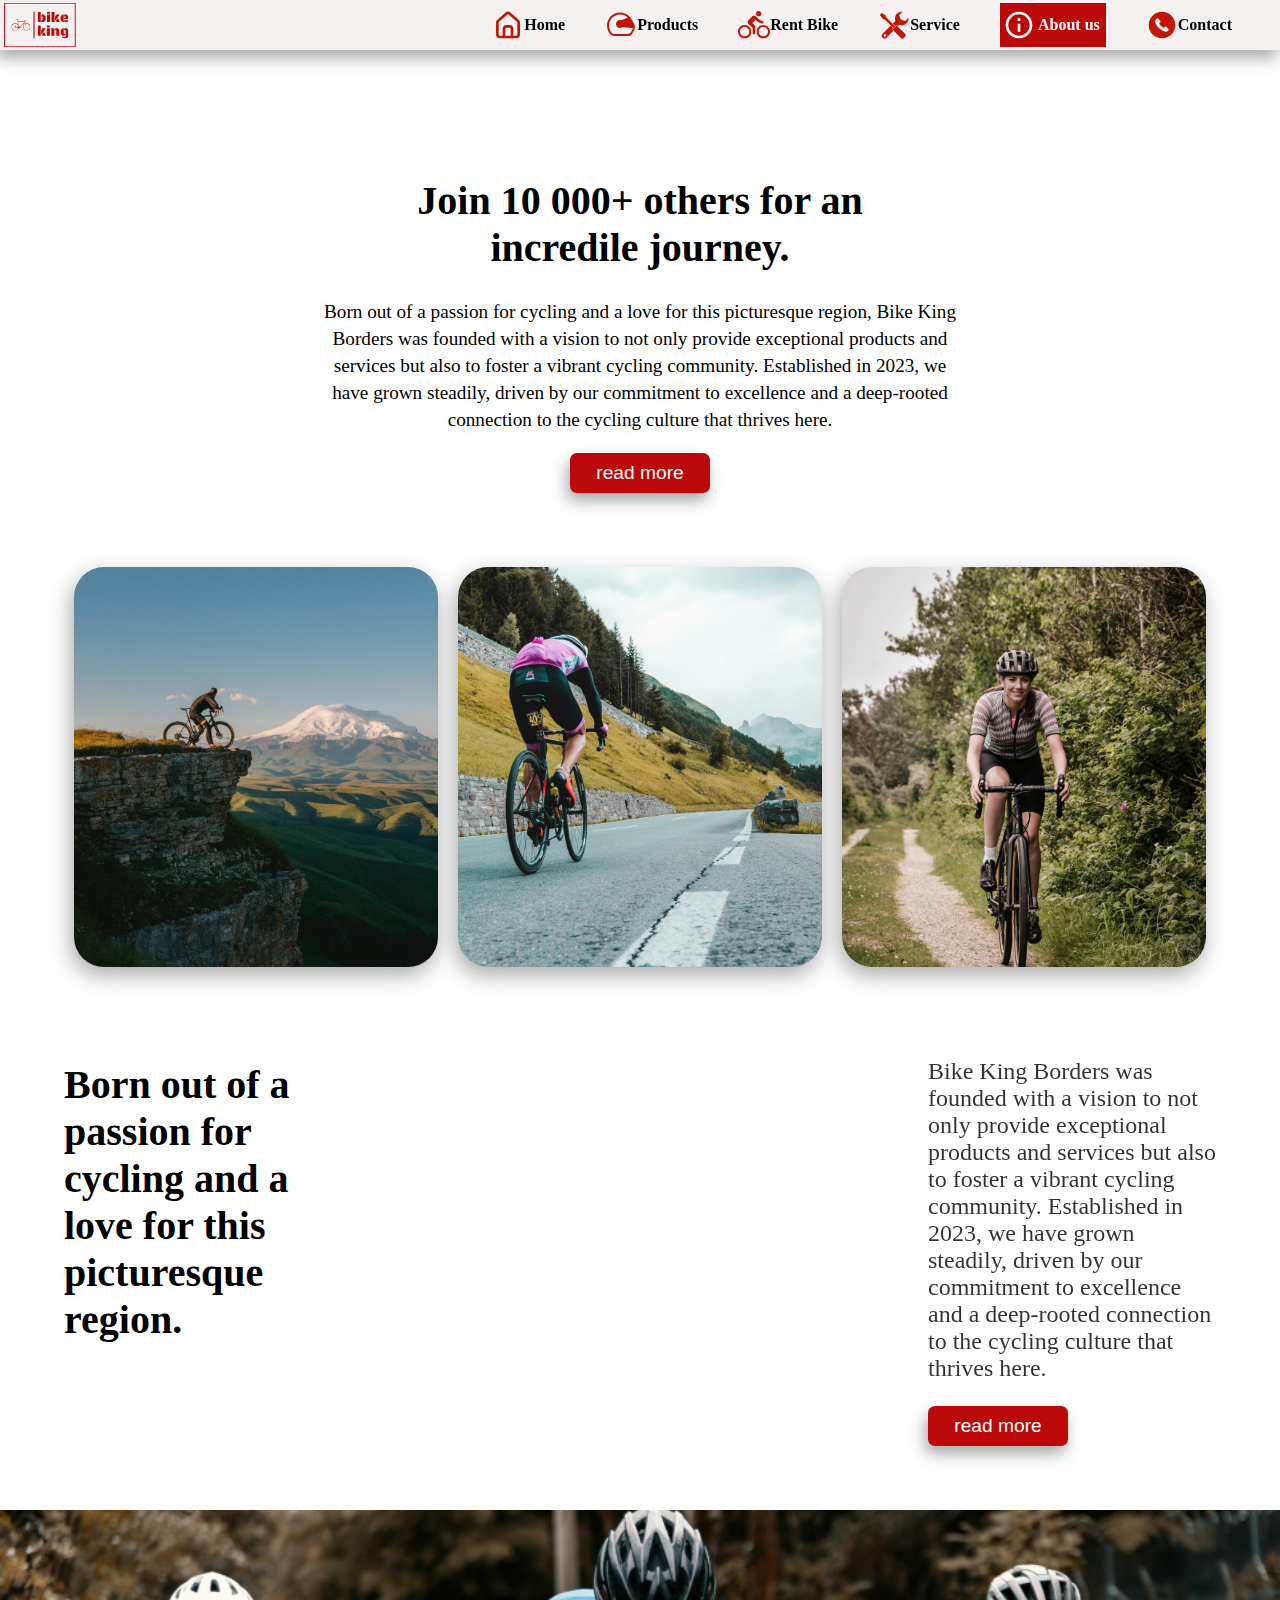
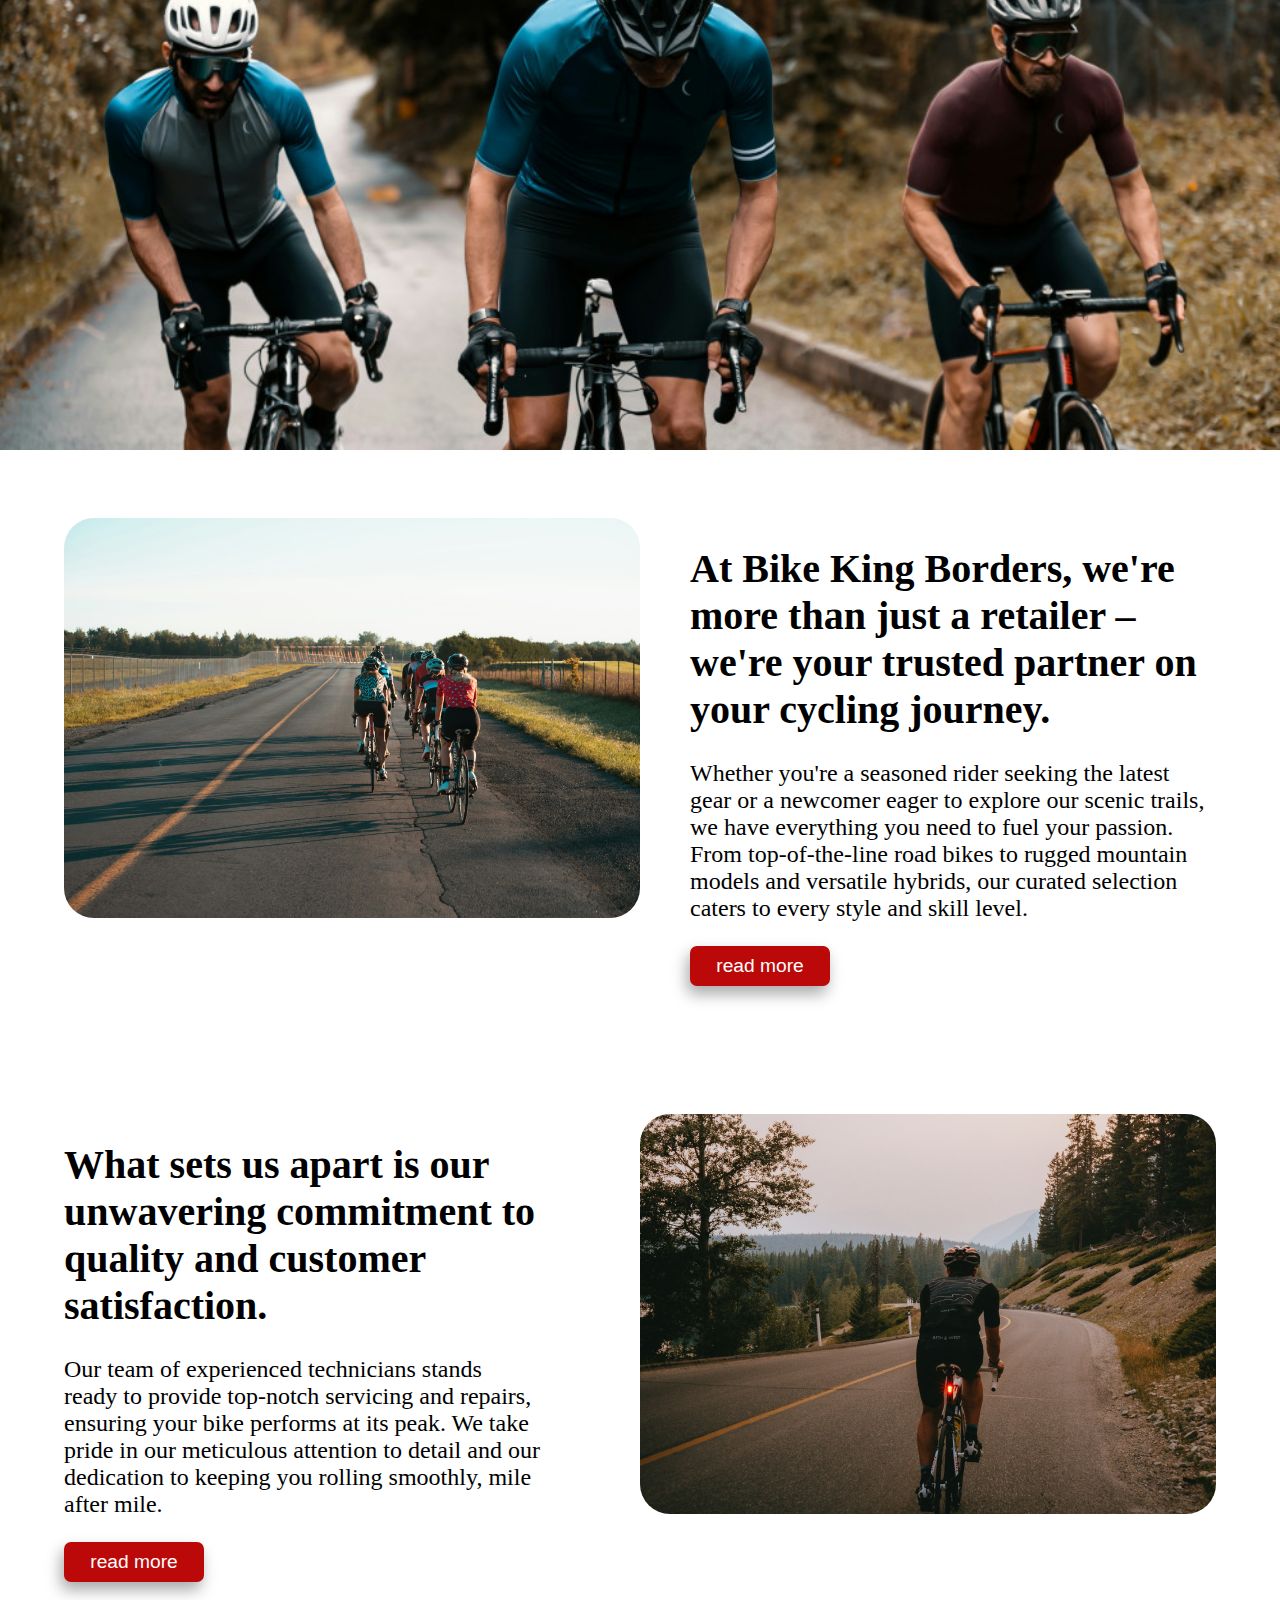
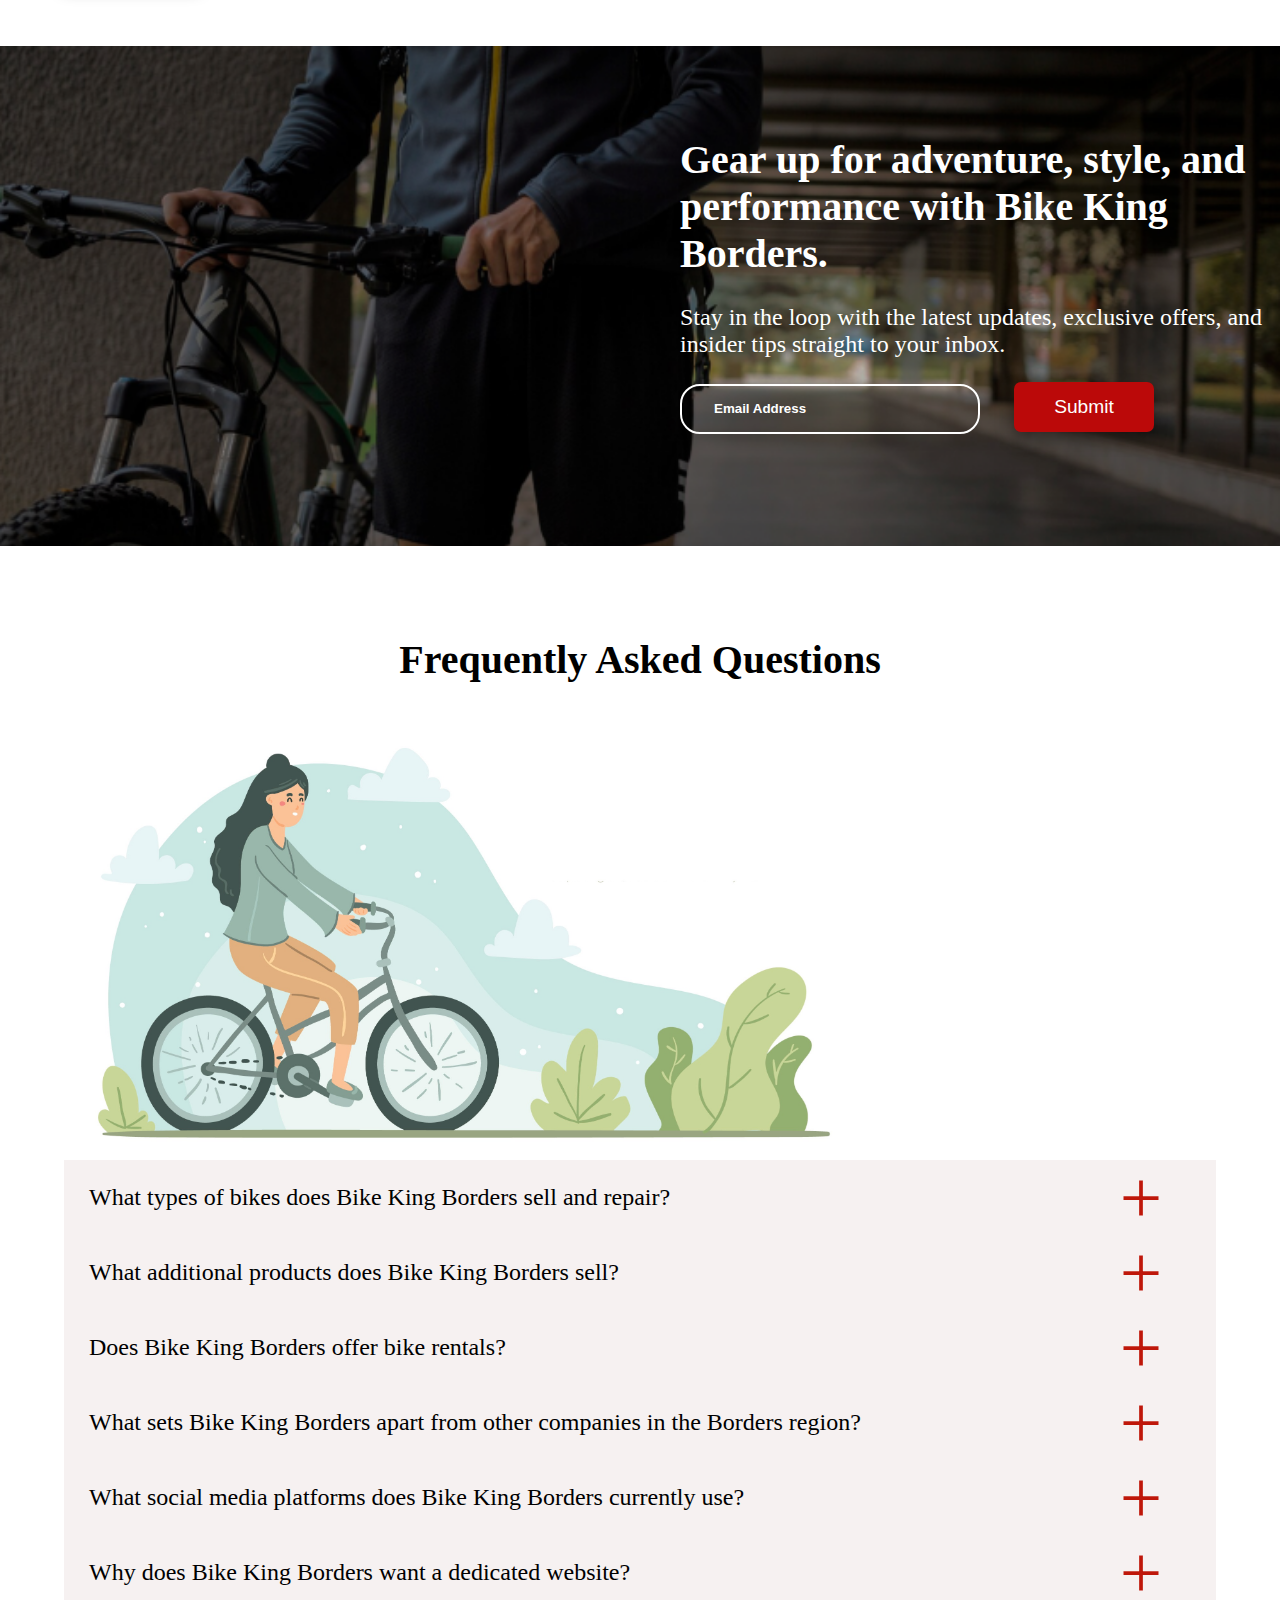
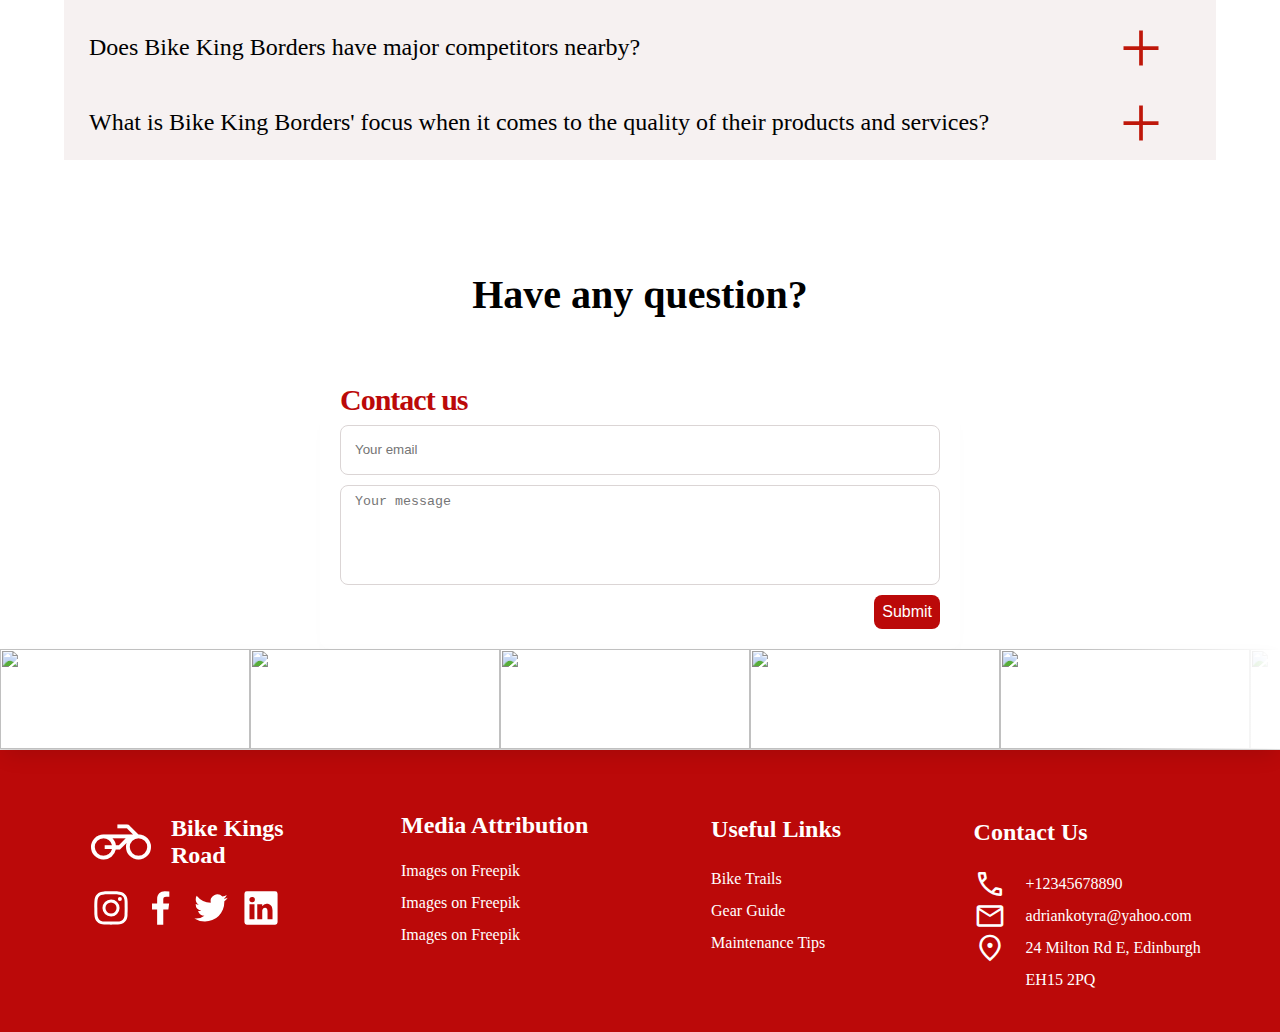
==== commit 88fefc32: "update" ====
--- a/about.html
+++ b/about.html
@@ -127,7 +127,7 @@
 
     <div class="feedback_secion section-container">
        
-        <div class="feedback_container ">
+        <div class="about_container_about row ">
           <div class="feedback-col box-1 about-box-1">
             
           
--- a/css/style.css
+++ b/css/style.css
@@ -13,7 +13,9 @@
   --paragraph-small-wide-screen-nav : 1rem;
   --paragraph-very-small-wide-screen : 0.8rem;
 }
-
+body {
+  overflow-x: hidden;
+}
 .img-slider-auto {
   width: 100%;
 }
@@ -258,7 +260,11 @@
   margin: auto 0 ;
   
 }
-
+.feedbackSlider {
+  width: 100%;
+  overflow: hidden;
+  position: relative;
+}
 .top-about-text h1, .top-contact h1{
   animation: subPagesAnimationText 0.8s forwards;
 }
@@ -486,11 +492,14 @@
  display: flex;
 
 }
+
 .feedback_container {
+
   gap: 20px;
-
-  display: grid;
-  grid-template-columns: repeat(3, 1fr);
+  width: 3500px;
+  display: flex;
+  
+  
 }
 .img-container-about {
   margin-right: 5%;
@@ -1023,7 +1032,7 @@
  bottom: -300px;
  right: -20px;
 }
-.slide::before{
+.slide-company::before{
   top: 0;
   background-size: cover;
   text-align: center;
@@ -1035,7 +1044,7 @@
   font-size: var(--h3-wide-screen);
   opacity: 60%;
 }
-.slide-1::before{
+/* .slide-1::before{
   content: "Model A";
 }
 .slide-2::before{
@@ -1061,7 +1070,7 @@
 }
 .slide-9::before{
   content: "Model J";
-}
+} */
 .slide-1 {
 
 
@@ -1195,11 +1204,15 @@
 .text-section-top{
   padding-top: 0%;
 }
+.about_container_about * {
+  margin:  10px;
+}
 .text-mid-container {  padding-top: 12%;}
 
 .text-feed-col span {
-  opacity: 60%;
-}
+  opacity: 90%;
+}
+
 .text-feed-col {
   width: 100%;
  
@@ -1303,7 +1316,7 @@
   overflow: hidden;
   position: relative;
   border-radius: 30px;
- 
+  width: 500px;
   height: 400px;
  
   background-size: cover;
@@ -1424,19 +1437,48 @@
 .about-box-3 {
   background-image: url("../imgs/about (3).jpg") !important;
 }
-.box-1 {
- 
-  background-image: url("../imgs/feedback\ \(1\).jpg");
+
+/* .box-1 {
+ 
+  background-image: url("../imgs/feedbackSlider/feedbackSlider (1).jpg");
 
 }
 .box-2 {
-  background-image: url("../imgs/feedback\ \(2\).jpg");
+  background-image: url("../imgs/feedbackSlider/feedbackSlider (2).jpg");
 
 }
 .box-3 {
-  background-image: url("../imgs/feedback\ \(3\).jpg");
- 
-}
+  background-image: url("../imgs/feedbackSlider/feedbackSlider (3).jpg");
+ 
+}
+.box-4 {
+  background-image: url("../imgs/feedbackSlider/feedbackSlider (4).jpg");
+ 
+}
+.box-5 {
+  background-image: url("../imgs/feedbackSlider/feedbackSlider (5).jpg");
+ 
+}
+.box-6{
+  background-image: url("../imgs/feedbackSlider/feedbackSlider (6).jpg");
+ 
+}
+.box-7 {
+  background-image: url("../imgs/feedbackSlider/feedbackSlider (7).jpg");
+ 
+}
+.box-8 {
+  background-image: url("../imgs/feedbackSlider/feedbackSlider (8).jpg");
+ 
+}
+.box-9 {
+  background-image: url("../imgs/feedbackSlider/feedbackSlider (9).jpg");
+ 
+}
+.box-10 {
+  background-image: url("../imgs/feedbackSlider/feedbackSlider (10).jpg");
+ 
+} */
 .right-choose-col h1{
   color: var(--red-main);
 }
@@ -1476,7 +1518,7 @@
   justify-content: space-evenly;
   background-color: var(--red-main);
   color: white;
-  height: 30vh;
+  height: 35vh;
 }
 .choose-section div {
   opacity: 0;
@@ -1808,7 +1850,7 @@
   margin-left: 20px;
 }
 .feedback-container{
-  background-color: var(--bg-gray);
+  background-color: white;
   display: none;
   grid-gap: 10px;
   grid-template-columns: repeat(auto-fill, minmax(356px, 1fr));
@@ -1845,7 +1887,7 @@
   justify-content: center;
   display: flex;
   border-radius: 20px;
-  background-color: white;
+  background-color:var(--bg-gray);
   padding: 30px;
  
 }
@@ -2397,11 +2439,7 @@
     width: 150px;
     height: 150px;
   }
-  .feedback_container {
- 
-    display: grid;
-    grid-template-columns: repeat(auto-fill, minmax(266px, 1fr));
-  }
+
   .feedback-col {
     height: 350px;
   }
@@ -2539,6 +2577,9 @@
 }
 
 @media screen and (max-width: 705px) {
+  .about_container_about {
+    flex-direction: column;
+  }
   .three-cols-service .col {
     height: auto;
   }
@@ -2720,11 +2761,7 @@
   .contact-section .form {
     width: 100%;
   }
-  .feedback_container {
-    
-    display: grid;
-    grid-template-columns:   1fr;
-}
+ 
   .feedback-col {
     height: 300px;
   }
@@ -3036,8 +3073,14 @@
 	height: 100px;
 	width: 250px;
 }
-
+.feedback_container {
+  animation: scrollFeedback 40s linear infinite
+}
 @keyframes scroll {
 	0% { transform: translateX(0); }
 	100% { transform: translateX(calc(-250px * 7))}
 }
+@keyframes scrollFeedback {
+	0% { transform: translateX(0); }
+	100% { transform: translateX(calc(-500px * 4))}
+}
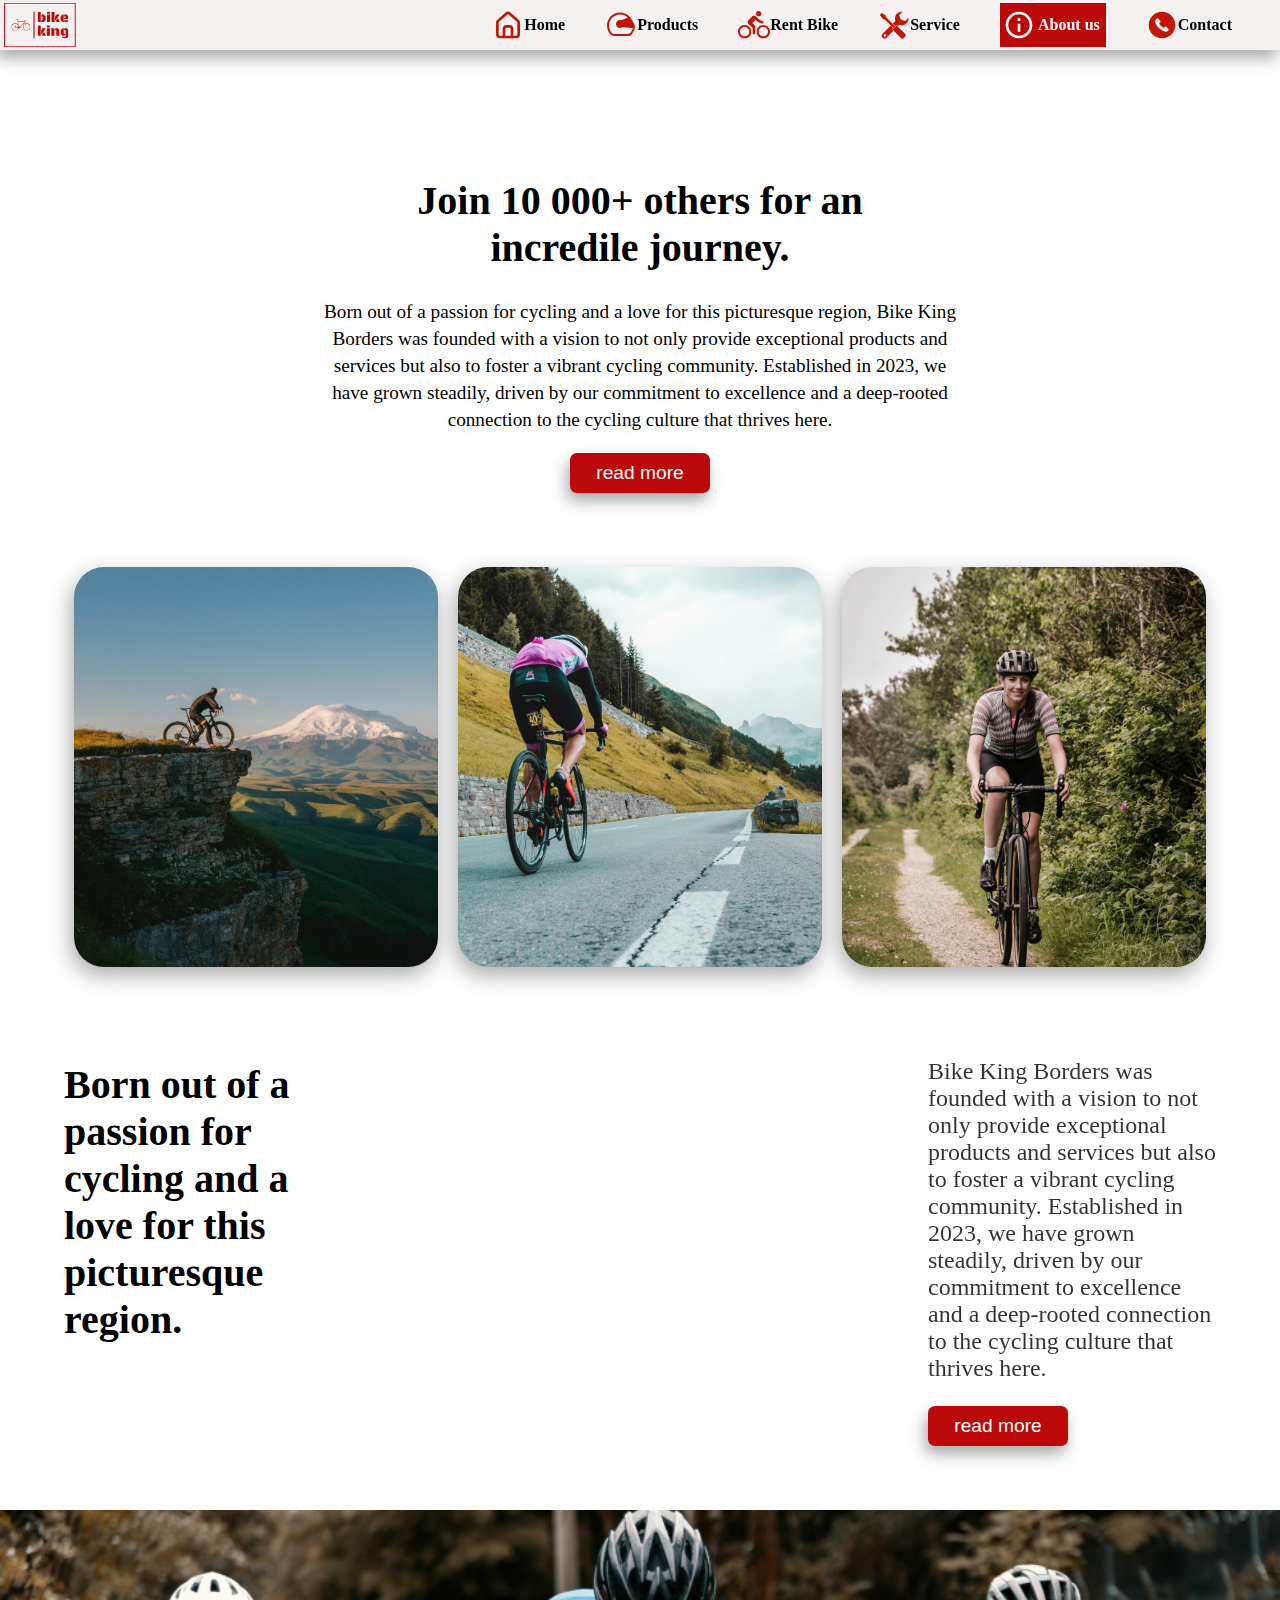
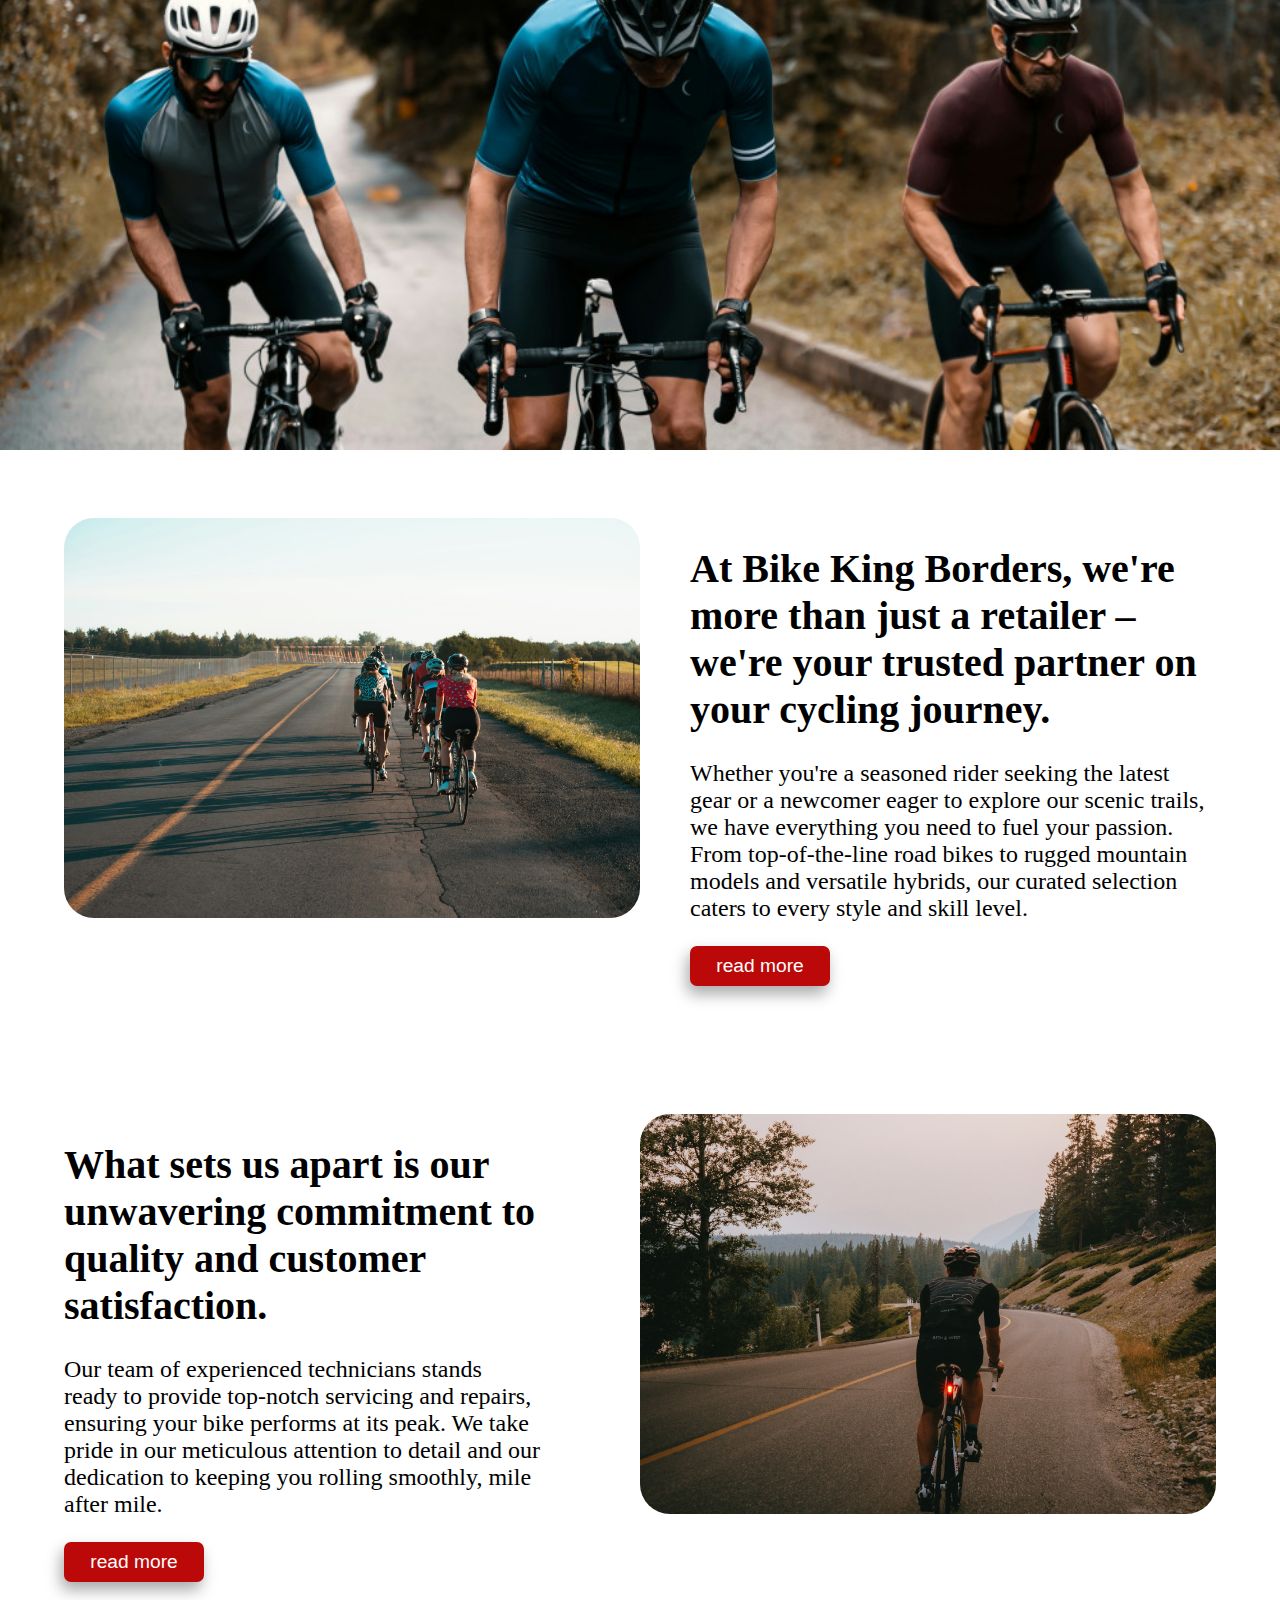
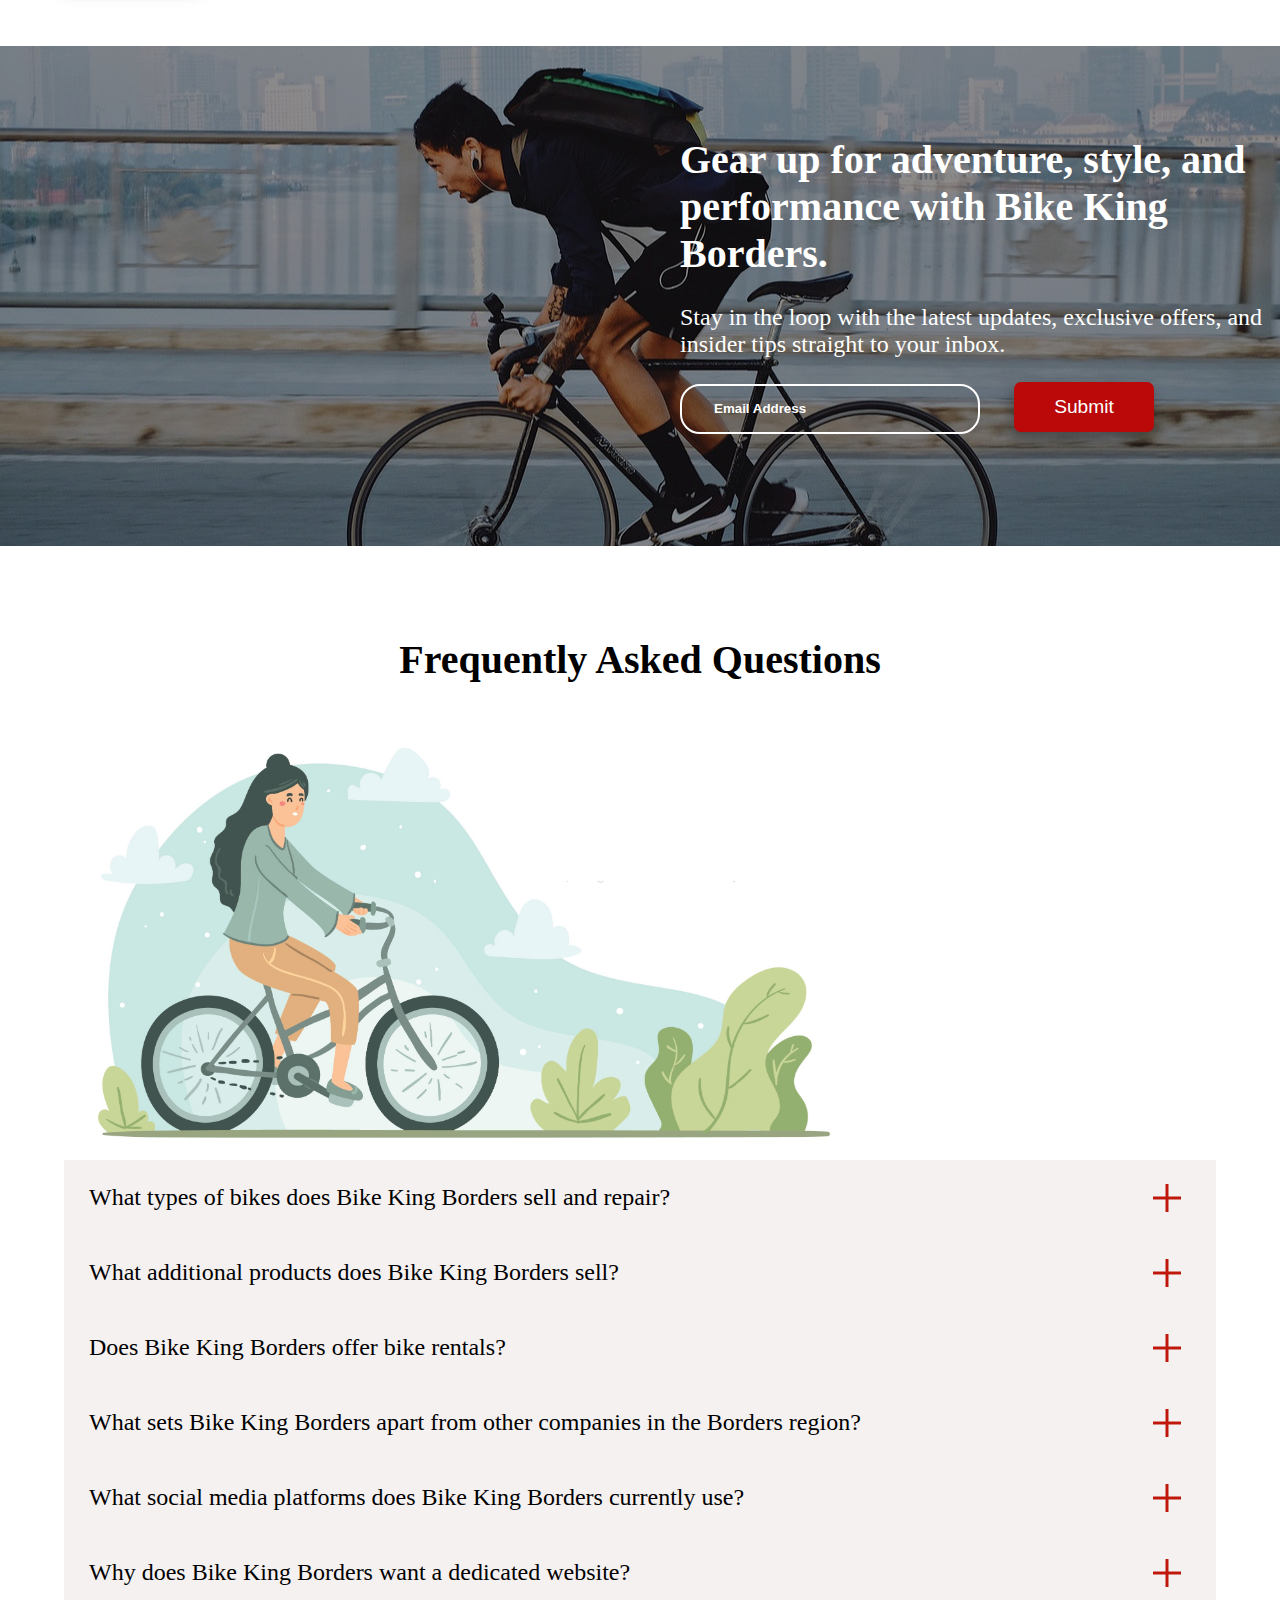
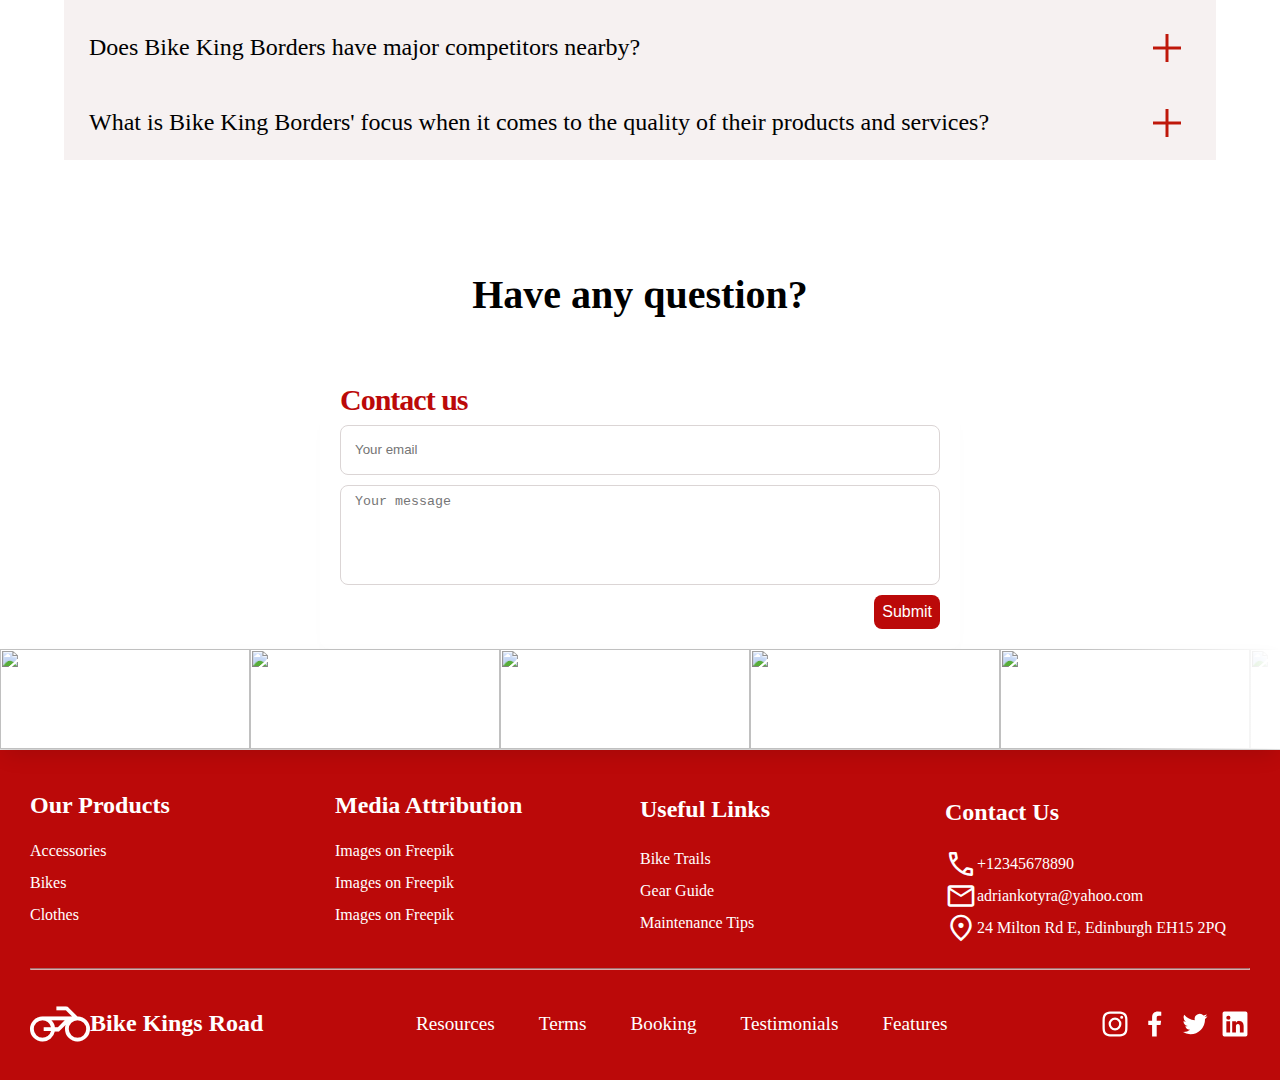
==== commit ca1dfa56: "update" ====
--- a/about.html
+++ b/about.html
@@ -296,25 +296,23 @@
    
     
       <ul class="footer__nav">
-        <div class="container-footer col">
-       
-          <h1 class="nav__title row logo-footer-div">
-            <span class="material-symbols-outlined">
-            motorcycle
-           </span>
-           Bike Kings Road
-          </h1>
+    
+        <div class="container-footer">
+          <h1 class="nav__title">Our Products</h1>
+  
           <ul class="nav__ul">
-            
-  
-            <div class="socials-footer">
-              <img src="./imgs/instagram.svg" alt="" class="social-icon-footer">
-              <img src="./imgs/facebook.svg" alt="" class="social-icon-footer">
-              <img src="./imgs/twitter.svg" alt="" class="social-icon-footer">
-              <img src="./imgs/linkedin.svg" alt="" class="social-icon-footer">
-        
-        
-            </div>
+            <li>
+              <a href="accessories.html">Accessories</a>
+            </li>
+  
+            <li>
+              <a href="./bikes.html">Bikes</a>
+            </li>
+  
+                
+            <li>
+              <a href="./clothes.html">Clothes</a>
+            </li>
   
           </ul>
         </div>
@@ -399,13 +397,44 @@
           </div>
         </li>
       </ul>
-  
-    
-  
-      
+      <hr>
+  
+    
+  
+      <div class="container-footer-box row">
+       
+        <h1 class="nav__title row logo-footer-div">
+          <span class="material-symbols-outlined">
+          motorcycle
+         </span>
+         Bike Kings Road
+        </h1>
+  
+        <div class="links-footer-extra">
+          <span>Resources</span>
+          <span>Terms</span>
+          <span>Booking</span>
+          <span>Testimonials</span>
+          <span>Features</span>
+  
+        </div>
+        <ul class="nav__ul">
+          
+  
+          <div class="socials-footer">
+            <img src="./imgs/instagram.svg" alt="" class="social-icon-footer">
+            <img src="./imgs/facebook.svg" alt="" class="social-icon-footer">
+            <img src="./imgs/twitter.svg" alt="" class="social-icon-footer">
+            <img src="./imgs/linkedin.svg" alt="" class="social-icon-footer">
+      
+      
+          </div>
+  
+        </ul>
+      </div>
     </footer>
-  
-  <script src="./js/accesories.js"></script>
-  <script src="./js/index.js"></script>
+    <script src="./js/objectsArrays/objects.js"></script>
+    
+    <script src="./js/index.js"></script>
 </body>
 </html>--- a/css/style.css
+++ b/css/style.css
@@ -13,6 +13,9 @@
   --paragraph-small-wide-screen-nav : 1rem;
   --paragraph-very-small-wide-screen : 0.8rem;
 }
+.footer hr {
+  opacity: 70%;
+}
 body {
   overflow-x: hidden;
 }
@@ -26,7 +29,7 @@
   font-size: var(--h1-extra-big) !important;
 }
 .material-symbols-outlined {
-  margin-right: 20px;
+
   font-size: 60px !important;
   filter: invert(18%) sepia(58%) saturate(4755%) hue-rotate(354deg) brightness(82%) contrast(103%);
 }
@@ -84,12 +87,16 @@
   color: #000000;
   background-color: white;
 }
+.addCordian {
+  font-size: 3rem !important;
+}
 .three-cols-service.row > .col:nth-child(2) { 
   background-color: var(--bg-gray);
   color: black;
 }
 
 .three-cols-service .col {
+  display: block !important;
   border-radius: 20px;
   padding: 10px;
   box-shadow: var(--shadow-box);
@@ -221,17 +228,41 @@
     left: 650px;
     padding: 100px;
 }
+
 .rails-container {
  
   top: 30%;
   right: -40%;
   padding: 50px;
 }
+.repair-cols {
+  padding: 0 5% 10% 5%;
+}
 .info-row {
   justify-content: space-between;
 }
 .service-bike-bottom {
   padding-top: 0 !important;
+}
+.bike-trigger {
+  cursor: pointer;
+}
+.bike-container-products:hover {
+  color: var(--red-main);
+}
+.bike-container-products {
+  margin: 30px;
+  width: 350px;
+  height: 400px;
+  
+}
+.bike-container-products h3{
+  text-align: center;
+}
+.img-bike {
+  object-fit: contain;
+  width: 100%;
+  height: 100%;
 }
 .service-grid-row img {
   border-radius: 30px;
@@ -273,6 +304,7 @@
 width: 50%;
 margin: auto;
 }
+
 .top-about-text p, .form-container {
   animation: subPagesAnimationImg 0.8s forwards;
   font-size: var(--paragraph-small-wide-screen);
@@ -284,6 +316,31 @@
   height: 100%;
   margin: auto
 }
+.box-imgs {
+  position: relative;
+}
+.col-service .text {
+  display: none;
+  animation: mapAnimation 1s forwards;;
+}
+.col-service .span-bg{
+ 
+  border-radius: 20px;
+  padding: 20px;
+  background-color: var(--bg-gray);
+}
+
+
+.col-service {
+  height: 300px;
+  width: 25vw;
+  text-align: center;
+  display: none;
+  position: absolute;
+  left: 50%;
+  right: 50%;
+  transform: translate(-50%, 20%);
+}
 .news-text {
   color: white;
 }
@@ -302,8 +359,10 @@
 }
 .newsletter-section {
   position: relative;
-  background-image: url("../imgs/newsletter.png");
-  background-size: cover;
+  background-repeat: no-repeat;
+  background-image: url("../imgs/newsimg.jpg");
+background-size: cover;
+background-position: center;
   height: 500px;
 }
 .service-section{
@@ -835,6 +894,20 @@
 
  justify-content: left;
 }
+#loc-service-col {
+  animation: moveToLeft 1s forwards;
+}
+#calendar-serivce-col {
+  animation: moveToRight 1s forwards;
+ 
+}
+.box-imgs {
+  
+  height: 300px;
+}
+#redeem-serivce-col {
+  animation: topBiklesAnimation 1s forwards;
+}
 .nav-container-box p {
 
   color: black;
@@ -1184,9 +1257,22 @@
   
   font-size: var(--paragraph-wide-screen);
 }
+.grid-search-content  {
+  position: sticky;
+  top: 100px;
+}
+.grid-search-content > * {
+  display: block;
+
+}
+.grid-search {
+ position: relative;
+  width: 200px;
+}
 .grid-bikes-container {
-  justify-content: center;
-  flex-wrap: wrap;
+  width: 90%;
+  justify-content: right;
+  flex-wrap: wrap;min-height: 30vh;
 }
 
 .text-section-top h1, .text-section-top span  {
@@ -1250,8 +1336,8 @@
   display: block;
   margin: auto;
   object-fit: contain;
-  width: 80%;
-  height:  80%;
+  width: 60%;
+  height:  60%;
 }
 .hire-bike-part-1 {
   width: 600px;
@@ -1722,17 +1808,32 @@
 .bike-card-container {
   
 }
+
 .active {
   color: var(--red-main) !important;
 }
-.price-btn-container {
-  width: 90%;
-  display: flex;
-  position: absolute;
-  bottom: 0;
-  justify-content: space-between;
+
+.bike-card button {
+  width: 100%;
+}
+.price-bike {
+  display: flex;
   align-items: center;
-}
+  justify-content: center;
+  height: 40px;
+  text-align: center;
+  width: 100%;
+  padding: 10px;
+  border-top-left-radius: 20px;
+  border-top-right-radius: 20px;
+  position: absolute;
+  top: -24px;
+  right: 1px;
+  font-weight: 700;
+  background-color:var(--red-main);
+  color: white
+}
+
 .dot-grid {
   cursor: pointer;
   margin: 10px;
@@ -1747,33 +1848,53 @@
   cursor: pointer;
   margin: 20px 20px;
   border-radius: 30px;
-  border: 2px solid rgb(234, 232, 232);
+ 
   background-color: white;
-  height: 370px;
-  width: 300px;
+  height: 300px;
+  width: 200px;
   box-shadow: -3px 8px 15px 0px rgba(0,0,0,0.34);
   -webkit-box-shadow: -3px 8px 15px 0px rgba(0,0,0,0.34);
   -moz-box-shadow: -3px 8px 15px 0px rgba(0,0,0,0.34);
 }
+
+.accesory-card button {
+  position: absolute;
+  bottom: 0;
+  left: 50%;
+  transform: translateX(-50%);
+}
 .accesory-card {
-  height: 440px !important;
+  height: 300px !important;
+}
+.accesory-card h3 {
+  line-height: 1.4rem;
+}
+.accesory-card span{
+  line-height: 1.2rem
 }
 nav p{
+ 
   font-size: var(--paragraph-small-wide-screen-nav);
 }
+.info-product-container h3 {
+  font-size: var(--paragraph-small-wide-screen);
+}
 .info-product-container {
 
-
+    line-height: 0.8rem;
     padding: 0 20px 0 20px;
 }
-
+.info-product-container button {
+  margin: 20px auto 0;
+  display: table;
+}
 .logo {
   transform: scale(0.9);
   width: 80px;
   height: 50px;
 }
 .bike-card img {
-  border: 2px solid rgb(234, 232, 232);
+  
   display: block;
   margin: 0 auto ;
   object-fit: cover;
@@ -1786,7 +1907,34 @@
   color: white;
   transform: translateY(-23px);
 }
+.select-input {
+  font-size: var(--paragraph-wide-screen)
+}
+.search-input {
+  
+  width: 100%;
+  height: 40px;
+}
+.input-search-container{
+  position: relative;
+  width: 100%;
+}
+.input-search-container::before {
+  filter: invert(99%) sepia(29%) saturate(0%) hue-rotate(191deg) brightness(117%) contrast(100%);
+  user-select: none;
+  z-index: 2;
+  background-size: cover;
+  content: "";
+  display: block;
+  width: 40px;
+  height: 40px;
+  position: absolute;
+  right: 0;
+  background-image: url("../imgs/search.svg");
+}
 .grid-bikes-section {
+  padding: 0 2%;
+  justify-content: space-between;
   position: relative;
   padding-bottom: 150px;
  background-color: var(--bg-gray);
@@ -1838,8 +1986,9 @@
   width: 40px !important;
   height: 40px;
   top:  10px;
-  right: 10px;
-  position: absolute;
+  right: 20px;
+  position: fixed;
+  z-index: 9999999999999999999;
   
 }
 
@@ -1919,6 +2068,9 @@
   flex-direction: column;
   width: 50%;
 }
+.properties-bike .row {
+  justify-content: space-between;
+}
 .modal-container {
 
  display: none;
@@ -1928,7 +2080,22 @@
   height: 100%;
   background-color: rgba(0, 0, 0, 0.352);
 }
-
+.rent-bike-modal .slide {
+  background-size: contain !important;
+}
+.rent-bike-modal {
+  padding: 0% 15% 5% 15%;
+  overflow-y: scroll;
+  animation: modalFade 0.3s forwards;
+  top: 20%;
+  position: fixed;
+  left: 50%;
+  transform: translate(-50%, -20%);
+  width: 100%;
+  height: 100%;
+  background-color: white;
+
+}
 .top-bike-bikes-bike-sub {
   height: 500px !important;
   position: absolute;
@@ -2025,10 +2192,14 @@
 .bikes-top .part-section-top-fist {
   width: 100%;
 }
+.container-footer-box {
+  align-items: center;
+  justify-content: space-between;
+}
 .footer {
   display: flex;
   flex-flow: row wrap;
-  padding: 30px 30px 20px 30px;
+  padding: 10px 30px 10px 30px;
   color: #ffffff;
   background-color: var(--red-main);
   border-top: 1px solid #e5e5e5;
@@ -2119,7 +2290,7 @@
   justify-content: left;
 }
 .container-footer {
-  padding-left: 5%;
+  
   
   display: flex;
   flex-direction: column;
@@ -2127,12 +2298,20 @@
 
 
  
+}
+.links-footer-extra> * {
+  padding: 20px;
+  cursor: pointer;
 }
 .nav__ul a {
   color: #ffffff;
 }
 .nav-link-container p {
   color: black;
+
+}
+.products-dropdown-container-box a {
+  text-align: center;
 }
 .nav-link-container {
   font-weight: 700;
@@ -2211,7 +2390,7 @@
 }
 .hire-bike-section-img-container span{
  
-  color: wheat;
+  color: rgb(255, 255, 255);
   background-color: var(--red-main);
  padding: 30px;
   
@@ -2244,8 +2423,8 @@
 
 }
 .social-icon-footer {
-  width: 40px;
-  height: 40px;
+  width: 30px;
+  height: 30px;
   filter: invert(99%) sepia(29%) saturate(0%) hue-rotate(191deg) brightness(117%) contrast(100%);
 }
 .logo-footer {
@@ -2358,9 +2537,7 @@
     width: 100%;
     height: 100%;
   }
-  .accesory-card {
-    height: 360px !important;
-  }
+
   .half  {
     width: 100%;
   }
@@ -2545,6 +2722,12 @@
   }
 }
 @media screen and (max-width: 850px) {
+  .footer ul {
+    text-align: center;
+  }
+  .container-footer-box {
+    flex-direction: column;
+  }
   .nav__ul .row {
     flex-direction: column;
   } 
@@ -2574,9 +2757,15 @@
   .nav-conainer {
     display: none;
   }
+  .box-imgs {
+    height: 400px;
+  }
 }
 
 @media screen and (max-width: 705px) {
+  .rent-bike-modal {
+    padding: 5% 2% 5% 2%;
+  }
   .about_container_about {
     flex-direction: column;
   }
@@ -2596,7 +2785,24 @@
   .trigger-bike-elements {
     display: none;
   }
-
+  .grid-bikes-section {
+    flex-direction: column;
+    width: 100%;
+    justify-content: center;
+  }
+
+  .grid-bikes-container {
+    width: 100%;
+    justify-content: center;
+  }
+  .grid-search {
+    padding: 20px;
+    width: 100%;
+    z-index: 22;
+    position: sticky;
+    top: 50px;
+    background-color: white;
+  }
   .about-community img, .row-2-comm img {
     height: 300px;
     width: 100%;
@@ -2609,6 +2815,7 @@
   }
   .faq-section img {
     width: 90%;
+    height: auto;
   }
   
   .text-top-flash {
@@ -2703,6 +2910,48 @@
  
 }
 @media screen and (max-width: 605px) {
+  .col-service, .col-service .text, #redeem-serivce-col, 
+    #loc-service-col, #calendar-serivce-col {
+    animation: none;
+    display: table;
+    height: auto;
+  }
+  .box-imgs {
+    height: auto;
+  }
+  .box-imgs .col-service {
+    width: 100%;
+    position: relative;
+    transform: unset;
+    animation: unset;
+    right: unset;
+    left: unset;
+
+  }
+  .box-imgs {
+    display: flex;
+    flex-direction: column;
+  }
+  .links-footer-extra> * {
+    text-align: center;
+  }
+  .container-footer-box {
+    justify-content: left;
+  }
+  .links-footer-extra {
+    display: flex;
+    flex-direction: column;
+  }
+  .text-mid-container .row {
+    flex-direction: column;
+  }
+  .faq-container .row {
+    padding: 0;
+  }
+ 
+  .three-cols-service .col {
+    width: 100%;
+  }
   .three-cols-service {
     transform: translateY(0);
   }
@@ -2748,6 +2997,10 @@
   .btn-custom {
     width: 110px;
   }
+  .choose-section {
+    flex-direction: column;
+    height: auto;
+  }
   .section-container {
     justify-content: center;
   }
@@ -2791,6 +3044,47 @@
       height: 300px;
     }
 }
+@keyframes moveToRight{
+  0%{
+    opacity: 0%;
+    left: 50%;
+    right: 50%;
+    transform: translate(-50%, 20%);
+  }
+  30%{
+   
+    left:unset;
+    right: 25%;
+    transform: translate(-30%, 20%);
+  }
+  100% {
+    opacity: 100%;
+    left:unset;
+    right: 0;
+    transform: translate(0, 20%);
+  }
+  
+}
+@keyframes moveToLeft{
+  0%{
+    opacity: 0%;
+    left: 50%;
+    right: 50%;
+    transform: translate(-50%,20%);
+  }
+  30%{
+  
+    left: 30%;
+    right: 50%;
+    transform: translate(-20%, 20%);
+  }
+  100% {
+    opacity: 100%;
+    left: 0%;
+    right: 50%;
+    transform: translate(0%, 20%);
+  }
+}
 @keyframes locationsAnimation {
   0%{
     padding-top: 0px;
@@ -2893,7 +3187,7 @@
     opacity: 50%;
   }
   100%{
-    transform: translatey(64%);
+    transform: translatey(66%);
     opacity: 100%;
   }
 }
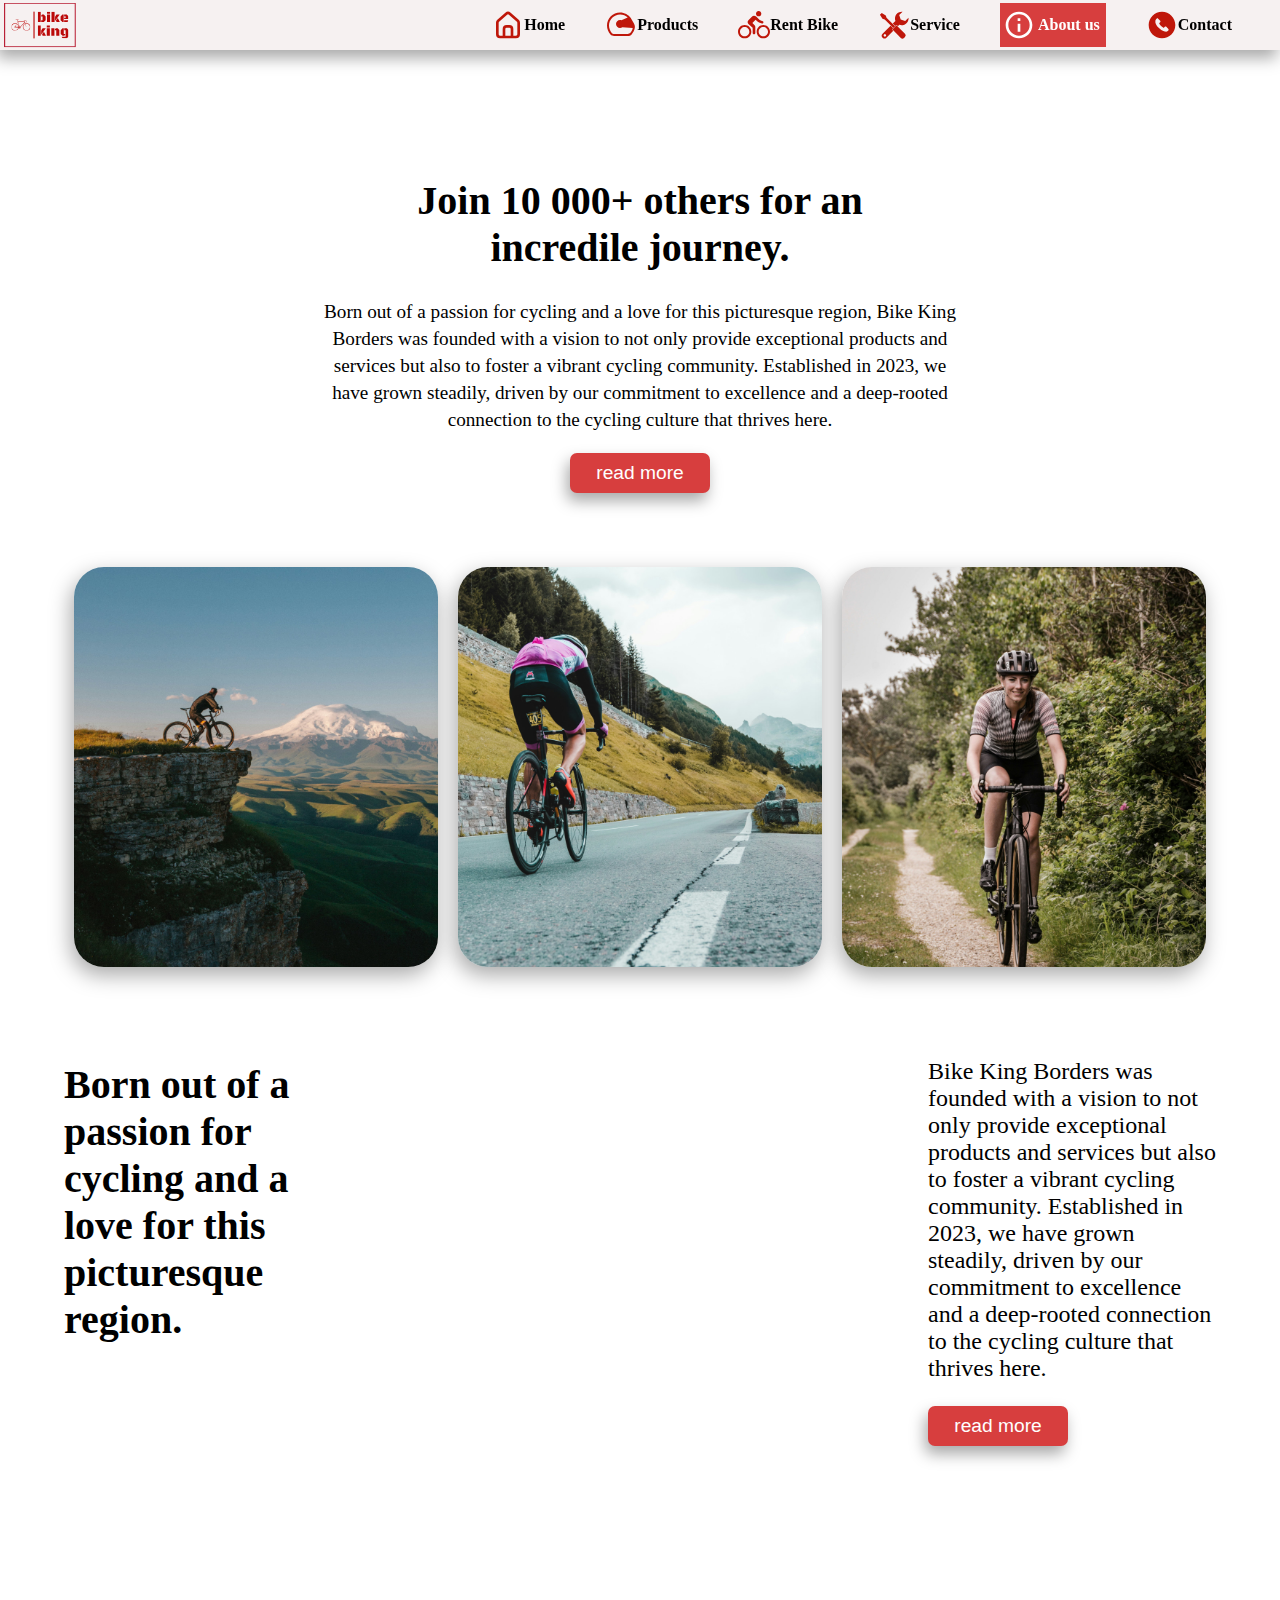
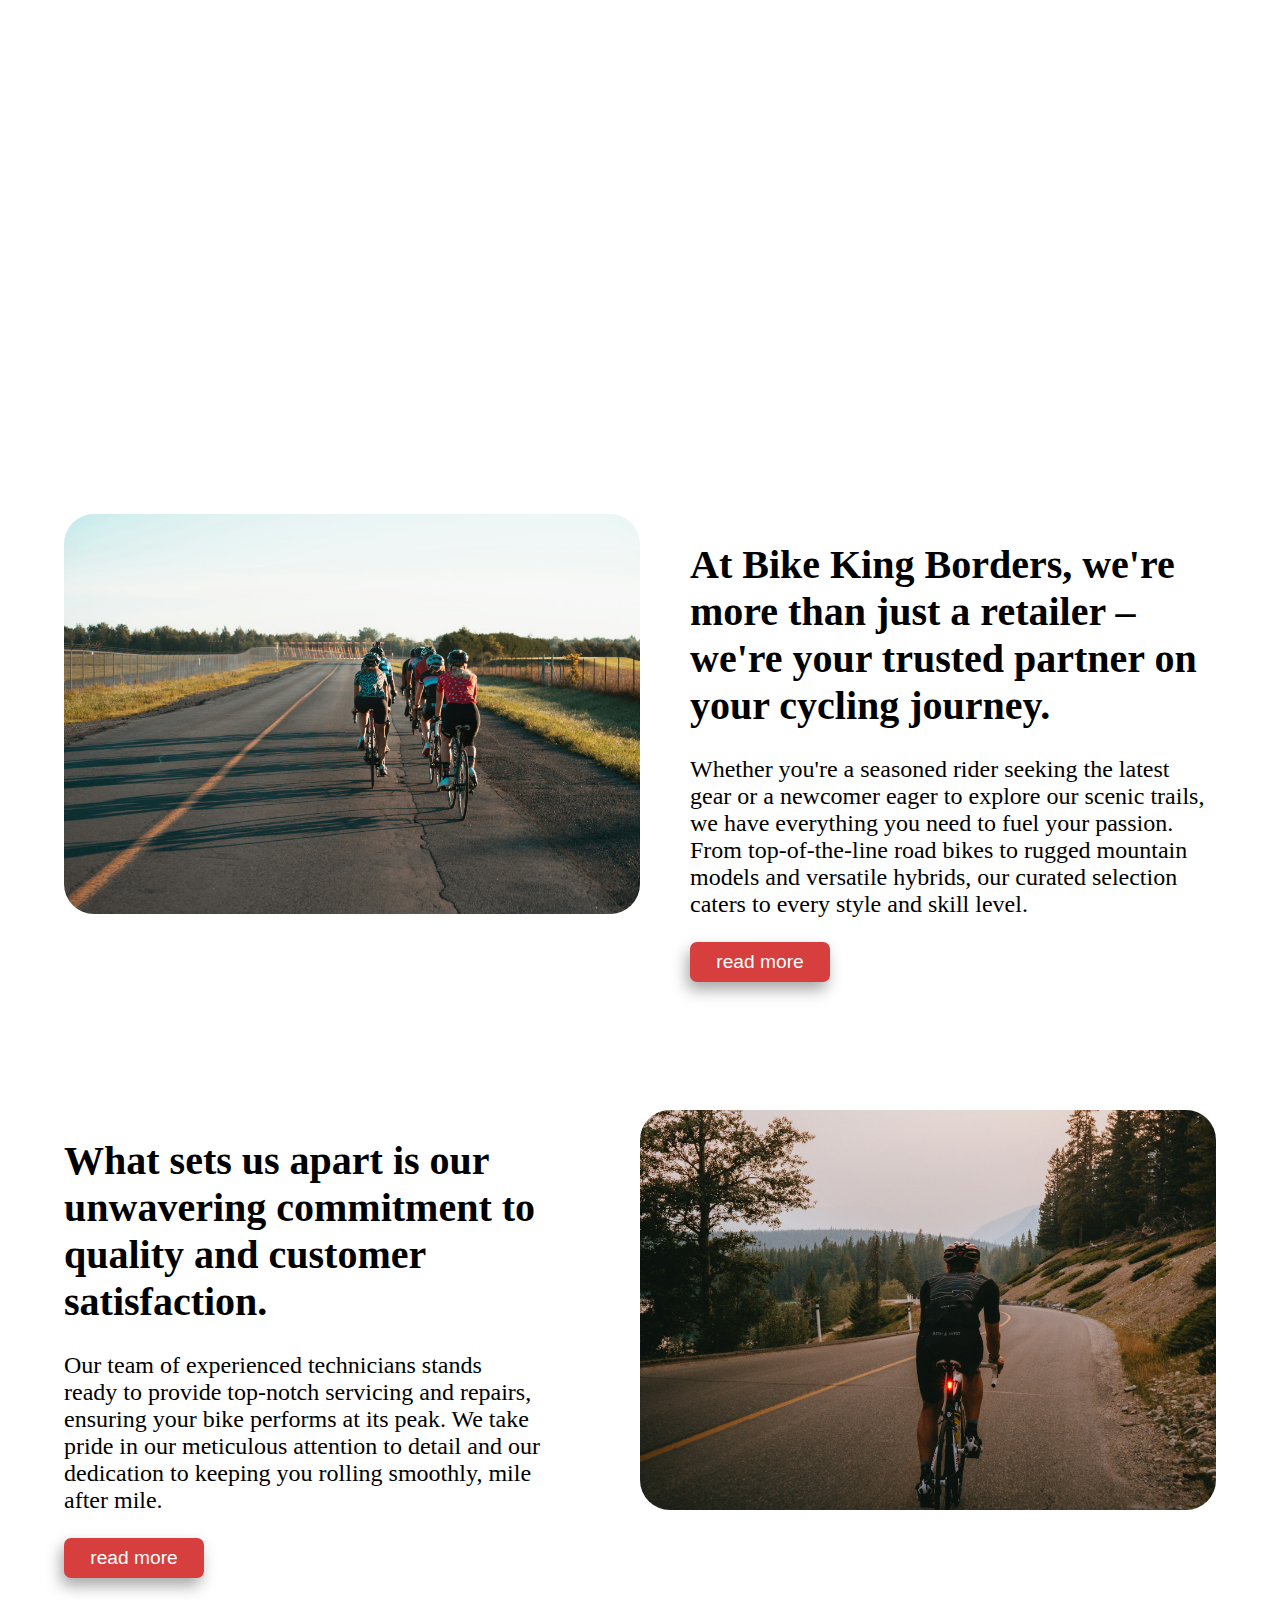
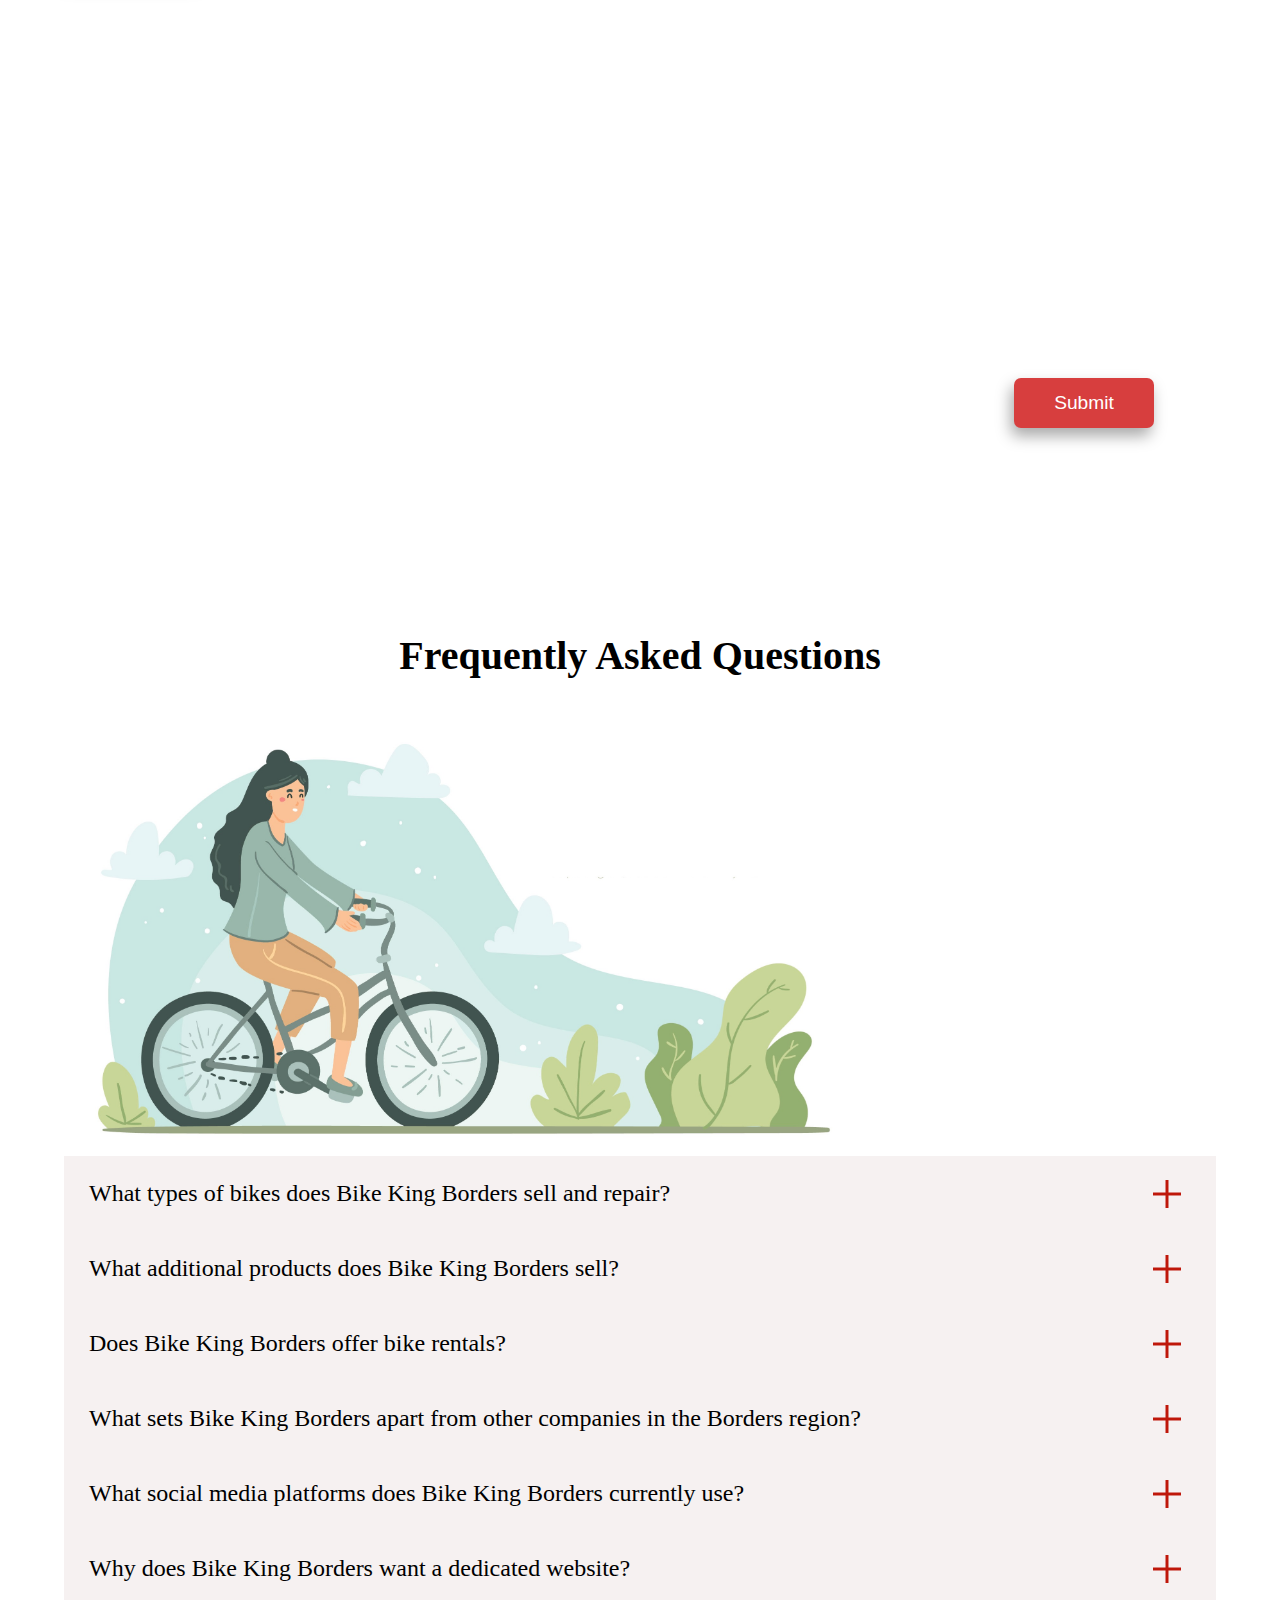
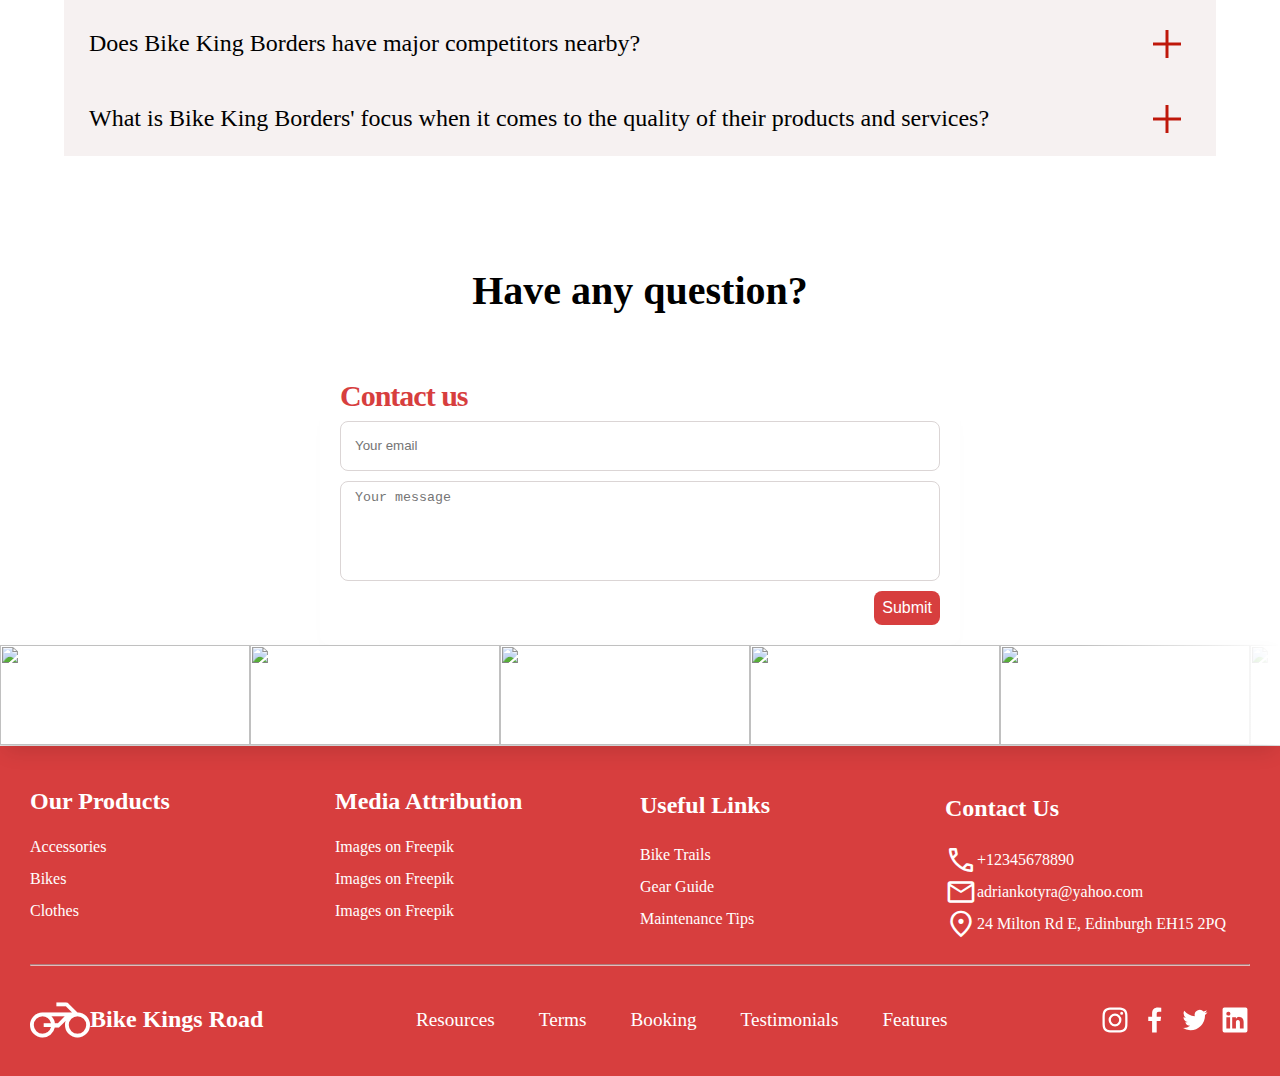
==== commit b15d1847: "update" ====
--- a/about.html
+++ b/about.html
@@ -158,8 +158,10 @@
     </div>
 
 
-    <img class="about-big"src="./imgs/about-big.jpg" alt="">
-
+   
+    <div class="abount-banner about-big">
+
+    </div>
     <div class="about-community row section-container">
         <img src="./imgs/about-community.jpg" alt="">
         <div class="about-community-text-container">
--- a/css/style.css
+++ b/css/style.css
@@ -1,18 +1,170 @@
 
 :root{
   --shadow-box: -3px 8px 15px 0px rgba(0,0,0,0.34);
-  --red-main: #bb0909;
+  --red-main: #d73e3e;
   --bg-gray : #f6f1f1;
   --header-fontsize :  4.5rem;
   --h1-extra-big : 3.5rem;
   --h1-fontsize :  2.5rem;
-  
+  --gradient : linear-gradient(45deg, #bb0909 0%, #fad0c4 99%, #fad0c4 100%);
   --h3-wide-screen : 1.8rem;
+
   --paragraph-wide-screen : 1.5rem;
   --paragraph-small-wide-screen : 1.2rem;
   --paragraph-small-wide-screen-nav : 1rem;
   --paragraph-very-small-wide-screen : 0.8rem;
 }
+
+.time-col {
+  cursor: pointer;
+  background-color: #ffffff;
+  padding: 20px; 
+  text-align: center; 
+  box-shadow: var(--shadow-box);
+
+}
+.loc-col {
+  background-color: #ffffff;
+  padding: 10px; 
+  text-align: center;
+  cursor: pointer;
+  
+}
+.location-select {
+  display: grid;
+  grid-template-columns: repeat(3, 1fr); 
+  grid-gap: 10px;
+  width: 100%; 
+}
+.time-grid {
+  display: grid;
+  grid-template-columns: repeat(3, 1fr); 
+  grid-gap: 10px;
+  width: 100%; 
+}
+.wrapper {
+  width: 50%;
+  background: #fff;
+  border-radius: 10px;
+  -webkit-box-shadow: 0 15px 40px rgba(0, 0, 0, 0.12);
+  box-shadow: 0 15px 40px rgba(0, 0, 0, 0.12);
+}
+.wrapper header {
+  display: -webkit-box;
+  display: -ms-flexbox;
+  display: flex;
+  -webkit-box-align: center;
+  -ms-flex-align: center;
+  align-items: center;
+  padding: 25px 30px 10px;
+  -webkit-box-pack: justify;
+  -ms-flex-pack: justify;
+  justify-content: space-between;
+  background: var(--red-main);
+  border-radius: 10px 10px 0 0;
+  color: white;
+}
+header .icons {
+  display: -webkit-box;
+  display: -ms-flexbox;
+  display: flex;
+}
+header .icons span {
+  height: 38px;
+  width: 38px;
+  margin: 0 1px;
+  cursor: pointer;
+  color: #878787;
+  text-align: center;
+  font-size: 1.9rem;
+  -webkit-user-select: none;
+  -moz-user-select: none;
+  -ms-user-select: none;
+  user-select: none;
+  border-radius: 50%;
+}
+.icons span:last-child {
+  margin-right: -10px;
+}
+header .icons span:hover {
+  background: #f2f2f2;
+}
+header .current-date {
+  font-size: 1.45rem;
+  font-weight: 500;
+}
+.calendar {
+  padding: 20px;
+}
+.about-sec-main {
+  flex-direction: row-reverse !important;
+}
+.calendar ul {
+  display: -webkit-box;
+  display: -ms-flexbox;
+  display: flex;
+  -ms-flex-wrap: wrap;
+  flex-wrap: wrap;
+  list-style: none;
+  text-align: center;
+}
+.calendar .days {
+  margin-bottom: 20px;
+}
+.calendar li {
+  color: #333;
+  width: calc(100% / 7);
+  font-size: 1.07rem;
+}
+.calendar .weeks li {
+  font-weight: 500;
+  cursor: default;
+}
+.calendar .days li {
+  z-index: 1;
+  cursor: pointer;
+  position: relative;
+  padding: 20px;
+}
+.days li.inactive {
+  color: #aaa;
+}
+.days li.active {
+  color: #fff;
+}
+
+.days li::before {
+
+  content: "";
+  left: 50%;
+  top: 50%;
+  height: 40px;
+  width: 40px;
+  z-index: -1;
+  border-radius: 50%;
+  -webkit-transform: translate(-50%, -50%);
+  -ms-transform: translate(-50%, -50%);
+  transform: translate(-50%, -50%);
+}
+.shape-background {
+  width: 50%;
+  height: 100%;
+  position: absolute;
+  right: 0;
+  top: 0;
+  clip-path: polygon(0% 0%, 100.1% 0%, 100.1% 100.3%, 50.9% 100.3%);
+  background-color: var(--red-main);
+}
+.days li:not(.active):hover::before {
+  background: #f2f2f2;
+}
+.about-section-container {
+  padding: 5% 5% 0 5%;
+}
+.about-section {
+
+  position: relative;
+}
 .footer hr {
   opacity: 70%;
 }
@@ -23,7 +175,7 @@
   width: 100%;
 }
 .three-cols-service{
-  justify-content: center;
+  justify-content: space-between;
 }
 .extra-big {
   font-size: var(--h1-extra-big) !important;
@@ -33,15 +185,72 @@
   font-size: 60px !important;
   filter: invert(18%) sepia(58%) saturate(4755%) hue-rotate(354deg) brightness(82%) contrast(103%);
 }
-
+.book-modal img {
+  width: 50%;
+  height: 400px;
+}
+.type-col {
+  cursor: pointer;
+  text-align: center;
+  background-color: white;
+  box-shadow: var(--shadow-box);
+  padding: 10px 30px;
+  border-radius: 10px;
+  margin-right: 30px;
+  margin-bottom: 30px;
+}
 .bottom-mid-section .col {
   text-align: center;
   margin: auto;
   width: 70%;
 }
+.book-modal button {
+  margin-top: 20px
+}
+.book-modal p{
+  font-size: var(--paragraph-small-wide-screen);
+}
 .bottom-mid-section h3 {
   opacity: 0%;
   display: flex;
+}
+.time-table {
+  display: flex;
+  flex-direction: row;
+}
+.mid-section {
+  background-color: var(--bg-gray);
+}
+.mid-section, .mid_section {
+  position: relative;
+}
+
+.shape {
+  z-index: -1;
+}
+.shape-background-mid-sec-custom {
+  background-color: var(--red-main);
+  position: absolute;
+  width: 50%;
+  height: 100%;
+  left: 0;
+  top: 0;
+  clip-path: polygon(0% 0%, 71.8% 0%, 37.3% 100.3%, 0% 100.3%);
+}
+.shape-background-custom-mid {
+  background-color: var(--red-main);
+  position: absolute;
+  width: 50%;
+  height: 100%;
+  left: 0;
+  top: 0;
+  clip-path: polygon(0% 0%, 52.2% 0%, 75.5% 100.3%, 0% 100%);
+}
+.time-table > * {
+  margin-right: 20px;
+}
+.col-100 {
+  width: 100%;
 }
 .col-50 {
   width: 50%;
@@ -74,7 +283,7 @@
   font-size: var(--paragraph-small-wide-screen);
 }
 .three-cols-service {
-  transform: translateY(-160px);
+  transform: translateY(-130px);
  
 }
 .black {
@@ -100,7 +309,7 @@
   border-radius: 20px;
   padding: 10px;
   box-shadow: var(--shadow-box);
-  margin: 20px;
+
   color: white;
   width: 23vw;
   height: 280px;
@@ -171,6 +380,19 @@
   position: absolute;
   border-radius: 20px
 }
+.buy-col-text {
+  transition: 0.3s;
+  padding: 20px;
+  text-align: center;
+  background-color: var(--red-main);
+  position: absolute;
+  color: white;
+  width: 30%;
+  left: 50%;
+  top: 50%;
+  transform: translate(-50%, -40%);
+  opacity: 0%;
+}
 .saddle-container {
  
   
@@ -286,10 +508,15 @@
   width: 100% !important;
 }
 .about-text-container {
+  opacity: 0%;
+  z-index: 2;
   vertical-align: middle;
   height: 100%;
   margin: auto 0 ;
   
+}
+.text-mid-container-accessories {
+  opacity: 0%;
 }
 .feedbackSlider {
   width: 100%;
@@ -358,6 +585,7 @@
 
 }
 .newsletter-section {
+  background-attachment: fixed;
   position: relative;
   background-repeat: no-repeat;
   background-image: url("../imgs/newsimg.jpg");
@@ -390,11 +618,19 @@
   height: 400px;
 }
 .video-section {
-  margin: 5% 0;
-
-  height: 60vh;
+
+
+  height: 80vh;
   position: relative;
   
+}
+.hire-header {
+  margin-top: 15vh;
+}
+.watch-video-button:hover {
+  color: black;
+  background-color: white;
+  transition: 0.4s;
 }
 .video-p {
   text-decoration: none;
@@ -411,19 +647,33 @@
   transform: translate(-50%, -40%);
 }
 .video {
-  filter: brightness(0.7);
-}
+  object-fit: contain;
+  object-position: 65% 65%;
+  
+  filter: brightness(0.6);
+}
+
 .video-p {
   justify-content: center;
 }
+.watch-video-button {
+  
+  width: 180px;
+  cursor: pointer;
+  color: white;
+   margin: 20px auto;
+   padding: 10px;
+   border: 2px solid white;
+}
 .video-p > a>* {
-  
+  width: 180px;
   cursor: pointer;
  color: white;
   margin: 10px;
   padding: 10px;
   border: 2px solid white;
 }
+
 .video {
   object-fit: cover;
   height: 100%;
@@ -683,6 +933,8 @@
   height: 500px !important;
 }
 .text-mid-second {
+  
+  
   padding-top: 0 !important
 }
 .feedback-person {
@@ -743,7 +995,11 @@
   padding-top: 5%;
 
 }
-.form-container, .top-contact h1 {
+.form-container {
+  width: 80%;
+  padding-bottom: 5vh;
+}
+.top-contact h1 {
   width: 50%;
 }
 .info-row p {
@@ -824,7 +1080,7 @@
 }
 .text-mid-container {
   display: flex;
- 
+  
   flex-direction: column;
   height: 100%;
  
@@ -917,7 +1173,7 @@
   width: 100px;
   position: absolute;
   right: 5%;
-  bottom: 0%;
+  bottom: 10%;
 }
 .logo-top-big {
   
@@ -931,7 +1187,7 @@
   width: 100px;
   position: absolute;
   right: 5%;
-  bottom: 10%;
+  bottom: 20%;
 }
 .top-bike-img {
   object-fit: contain;
@@ -1287,10 +1543,13 @@
   margin-right: 15%;
   padding-bottom: 5vh;
 }
+.text-mid-container {
+  padding-bottom: 15vh;
+}
 .text-section-top{
   padding-top: 0%;
 }
-.about_container_about * {
+.about_container_about > * {
   margin:  10px;
 }
 .text-mid-container {  padding-top: 12%;}
@@ -1368,10 +1627,38 @@
   padding-top: 5vh;
   text-align: center;
 }
+
 .rent-p{
   width: 70%;
   text-align: center;
   margin: auto;
+}
+.rent-cols {
+  gap: 30px;
+}
+
+.slider-hire {
+  width: 100% !important;
+}
+.rent-bikes-col-container {
+  background-position: center;
+  background-color: var(--bg-gray);
+
+  background-repeat: no-repeat;
+  margin: 10px;
+  height: 400px;
+  width: 50%;
+  background-size: 70%;
+  overflow:hidden;
+  position: relative;
+
+}
+.rent-bikes-col-container img {
+  border-radius: 0px !important;
+ 
+  
+  
+  object-fit: contain;
 }
 .hire-bike-imgs-container {
   padding: 30px;
@@ -1382,6 +1669,31 @@
 }
 .hire-bike-modal h3 {
   margin: 30px 0 100px 0;
+}
+
+.gear-box:hover .buy-col-text {
+  opacity: 100%;
+  transition: 0.3s;
+  
+}
+ 
+
+.gear-box {
+  filter: brightness(1);
+  transition: 0.3s;
+  cursor: pointer;
+ 
+  position: relative;
+}
+.text-gear {
+  padding: 20px;
+  text-align: center;
+  width: 120px;
+  position: absolute;
+  top: 0;
+  right: 0;
+  background-color: var(--red-main);
+  color: white;
 }
 .modal-hire {
   overflow-y: scroll;
@@ -1466,6 +1778,10 @@
   width: 50%;
   border-radius: 30px
 }
+.bikes-banner
+.choose-banner {
+  position: relative;
+}
 .main-about-p {
   margin-left: 40% !important;
 }
@@ -1473,14 +1789,28 @@
   position: relative;
   height:300px;
 }
-.main-image-big-section {
-  
+.background-container {
+  color: white;
+  background-image: url("../imgs/repair-bike.jpg");
+  position: relative;
+ 
+  background-repeat: no-repeat;
+  background-size: cover;
+  background-position: center;
+  background-attachment: fixed;
+ 
+  height: 60vh;
+
+ 
+}
+/* .main-image-big-section {
+  background-image: url("");
   width: 100%;
   transform: translateY(30%);
   position: absolute;
   bottom: 0;
   object-fit: contain;
-}
+} */
 .accessories-top-img {
  object-fit: cover !important;
  width: 400px  !important;
@@ -1490,18 +1820,32 @@
  
 
 }
+.clothes-banner {
+  background-size: contain;
+  background-image: url("../imgs/clothes-big.jpg");
+}
+.accessories-banner {
+  background-image: url("../imgs/big-accessories.jpg");
+}
+.bikes-banner {
+  background-image: url("../imgs/big-bikes.jpg");
+}
+.abount-banner {
+  background-image: url("../imgs/about-big.jpg");
+}
 .about-big {
   height: 60vh;
   width: 100%;
-  object-fit: cover;
-
+
+ 
+  background-size: cover;
+  background-attachment: fixed;
+  background-repeat: no-repeat;
 }
 .about-p button {
   margin: 0;
 }
-.about-p p {
-  opacity: 80%;
-}
+
 .about-p {
   margin-left: 50%;
   text-align: left;
@@ -1514,6 +1858,16 @@
   display: flex;
   flex-direction: row;
 }
+.about-gear-1 {
+  background-image: url("../imgs/cyclist_gear (1).jpg") !important;
+}
+.about-gear-2{
+  background-image: url("../imgs/cyclist_gear (2).jpg") !important;
+}
+.about-gear-3 {
+  background-image: url("../imgs/cyclist_gear (3).jpg") !important;
+}
+
 .about-box-1 {
   background-image: url("../imgs/about (1).jpg") !important;
 }
@@ -1604,7 +1958,11 @@
   justify-content: space-evenly;
   background-color: var(--red-main);
   color: white;
-  height: 35vh;
+  height: 60vh;
+  background-attachment: fixed;
+  background-repeat: no-repeat;
+  background-size: cover;
+  background-image: url("../imgs/cycling-feedback.jpg");
 }
 .choose-section div {
   opacity: 0;
@@ -1634,7 +1992,9 @@
   opacity: 0%;
 }
 .hire-bike-trigger {
-   margin:5vh 0 0 60px
+  display: table;
+  text-align: center;
+   margin:auto;
 }
 .mid-second-container {
   width: 50%;
@@ -1688,27 +2048,25 @@
 
 }
 .about-section {
-  padding: 5% 5% 0 5%;
+ 
 }
 .text-mid-bottom {
   width: 50%;
   margin-top: 100px;
 }
 .mid_first_col {
- 
-
-  background-color: var(--bg-gray);
-}
-
-.mid_first_col {
+  position: relative;
   display: flex;
   flex-direction: row;
   justify-content: space-evenly;
-
-}
+ 
+}
+
+
 .mid_second_col{
-  display: flex;
-  flex-direction: row-reverse;
+
+  display: flex;
+  flex-direction: row;
   justify-content: space-evenly;
 }
 .mid_second_col {
@@ -1736,7 +2094,7 @@
   
   position: relative;
   width: 50%;
-  background-color: var(--red-main)
+  background-color: var(--red-main);
 }
 .form {
   margin: auto;
@@ -1810,7 +2168,8 @@
 }
 
 .active {
-  color: var(--red-main) !important;
+  color: white !important;
+  background-color: var(--red-main) !important;
 }
 
 .bike-card button {
@@ -2068,12 +2427,23 @@
   flex-direction: column;
   width: 50%;
 }
+.selected {
+  background-color: var(--red-main);
+  color: white;
+}
 .properties-bike .row {
   justify-content: space-between;
 }
+.appointment-button {
+
+display: table;
+margin: 10px auto 30px auto;
+ 
+}
+
 .modal-container {
 
- display: none;
+  display: none;
   z-index: 9999;
   position: fixed;
   width: 100%;
@@ -2081,7 +2451,14 @@
   background-color: rgba(0, 0, 0, 0.352);
 }
 .rent-bike-modal .slide {
+  height: 40vh;
   background-size: contain !important;
+}
+.message_modal_appointement {
+  font-size: var(--h3-wide-screen);
+ 
+  padding: 20px 0;
+  
 }
 .rent-bike-modal {
   padding: 0% 15% 5% 15%;
@@ -2096,6 +2473,17 @@
   background-color: white;
 
 }
+.message_appointement {
+  padding: 0% 15% 5% 15%;
+  overflow-y: scroll;
+  animation: modalFade 0.3s forwards;
+  top: 20%;
+  position: fixed;
+  left: 50%;
+  transform: translate(-50%, -20%);
+
+  background-color: white;
+} 
 .top-bike-bikes-bike-sub {
   height: 500px !important;
   position: absolute;
@@ -2110,17 +2498,41 @@
 font-size: var(--h1-fontsize);
 }
 .btn-accessory {
-  width: auto;
-  height: 50px !important;
+  
 }
 .newsletter-modal-container img {
   flex: 0 0 auto;
   width: 100%;
   height: 300px;
 }
+.select-type-container {
+  display: flex;
+  flex-wrap: nowrap;
+}
+.select-type-container .type-col {
+  height: 70px;
+  
+}
 .newsletter-modal-container {
   height: 100%;
   padding: 5vh 0 0 0;
+}
+.book-modal {
+  padding: 5% 10%;
+  overflow-y: scroll;
+  animation: modalFade 0.3s forwards;
+ top: 20%;
+position: fixed;
+ left: 50%;
+  transform: translate(-50%, -20%);
+  width: 100%;
+  height: 100%;
+  background-color:var(--bg-gray);
+}
+.video-modal .icon-bg {
+  width: 50px;
+  height: 50px;
+  background-color: #ffffff;
 }
 .newsletter-modal {
   overflow-y: scroll;
@@ -2438,6 +2850,17 @@
 
 
 @media screen and (max-width: 1050px) {
+  .rent-bikes-col-container {
+    width: 100% !important;
+    display: table;
+    
+  }
+  .about-sec-main {
+    flex-direction: column-reverse !important;
+  }
+  .shape {
+    display: none;
+  }
   .text-section-top {
     text-align: center;
     margin: auto;
@@ -2584,7 +3007,7 @@
 
   :root{
     --shadow-box: -3px 8px 15px 0px rgba(0,0,0,0.34);
-    --red-main: #bb0909;
+    --red-main: #d73e3e;
     --bg-gray : #f5f5f5;
     --h1-extra-big: 3.5rem;
     --header-fontsize: 3rem;
@@ -2718,10 +3141,24 @@
   z-index: 2;
   }
   .text-mid-container {
+    text-align: center;
     padding-top: 0% !important;
   }
 }
 @media screen and (max-width: 850px) {
+  .rent-bikes-col-container {
+    background-size: 100%;
+    height: 300px;
+  }
+  .select-type-container {
+    flex-direction: column;
+  }
+  .time-grid, .location-select {
+    grid-template-columns: repeat(1, 1fr);
+  }
+  .type-col {
+    margin: 20px 0;
+  }
   .footer ul {
     text-align: center;
   }
@@ -2737,9 +3174,7 @@
   .footer__nav {
     flex-direction: column;
   }
-  .about-sec-main {
-    flex-direction: column;
-  }
+  
   .three-cols-service {
   
     flex-direction: column;
@@ -2759,6 +3194,21 @@
   }
   .box-imgs {
     height: 400px;
+  }
+  .time-table {
+    flex-direction: column;
+  }
+  .wrapper, .time-grid {
+    width: 100% !important;
+  }
+  .time-grid {
+    margin-top: 30px;
+  }
+  .comment-container {
+    flex-direction: column;
+  }
+  .book-modal img {
+    height: auto;
   }
 }
 
@@ -2807,9 +3257,7 @@
     height: 300px;
     width: 100%;
   }
-  .text-mid-container {
-    margin-left: 5%;
-  }
+  
   .main-about-p {
     margin-left: 0 !important;
   }
@@ -2928,6 +3376,9 @@
     left: unset;
 
   }
+  .about_container_about > * {
+    width: 100%;
+  }
   .box-imgs {
     display: flex;
     flex-direction: column;
@@ -2978,14 +3429,18 @@
 
   :root{
     --shadow-box: -3px 8px 15px 0px rgba(0,0,0,0.34);
-    --red-main: #bb0909;
+    --red-main: #d73e3e;
     --bg-gray : #f5f5f5;
     --h1-fontsize :  1.5rem;
     --h1-extra-big: 2.5rem;
     --h3-wide-screen : 1.2rem;
-    --paragraph-wide-screen : 1rem;
+    --paragraph-wide-screen : 16px;
     --paragraph-small-wide-screen : 0.9rem;
     --paragraph-very-small-wide-screen : 0.6rem;
+  }
+  p{
+    font-size: 16px;
+    line-height: 24px;
   }
   .img-grid-1 {
  
@@ -3022,8 +3477,14 @@
     width: 100%;
    
   }
+  .book-modal {
+    padding: 2%;
+  }
   .mid-second-container img {
     
+  }
+  .rent-bikes-col-container {
+    height: 200px;
   }
   .big-bottom-sec {
     height: 100px;
@@ -3241,7 +3702,7 @@
   }
 }
 @media screen and (min-width: 1050px) {
-
+  
   .part-section-top-second {
     animation: subPagesAnimationImgMain 0.8s forwards;
   }
@@ -3253,7 +3714,7 @@
 .slider {
   position: relative;
   width: 50%;
-  height: 400px;
+ 
   margin: 50px auto 50px;
   user-select: none;
   touch-action: pan-y;
@@ -3265,7 +3726,7 @@
 
 .slider-list {
   width: 700px;
-  height: 400px;
+  
   overflow: hidden;
 }
 
@@ -3378,3 +3839,4 @@
 	0% { transform: translateX(0); }
 	100% { transform: translateX(calc(-500px * 4))}
 }
+
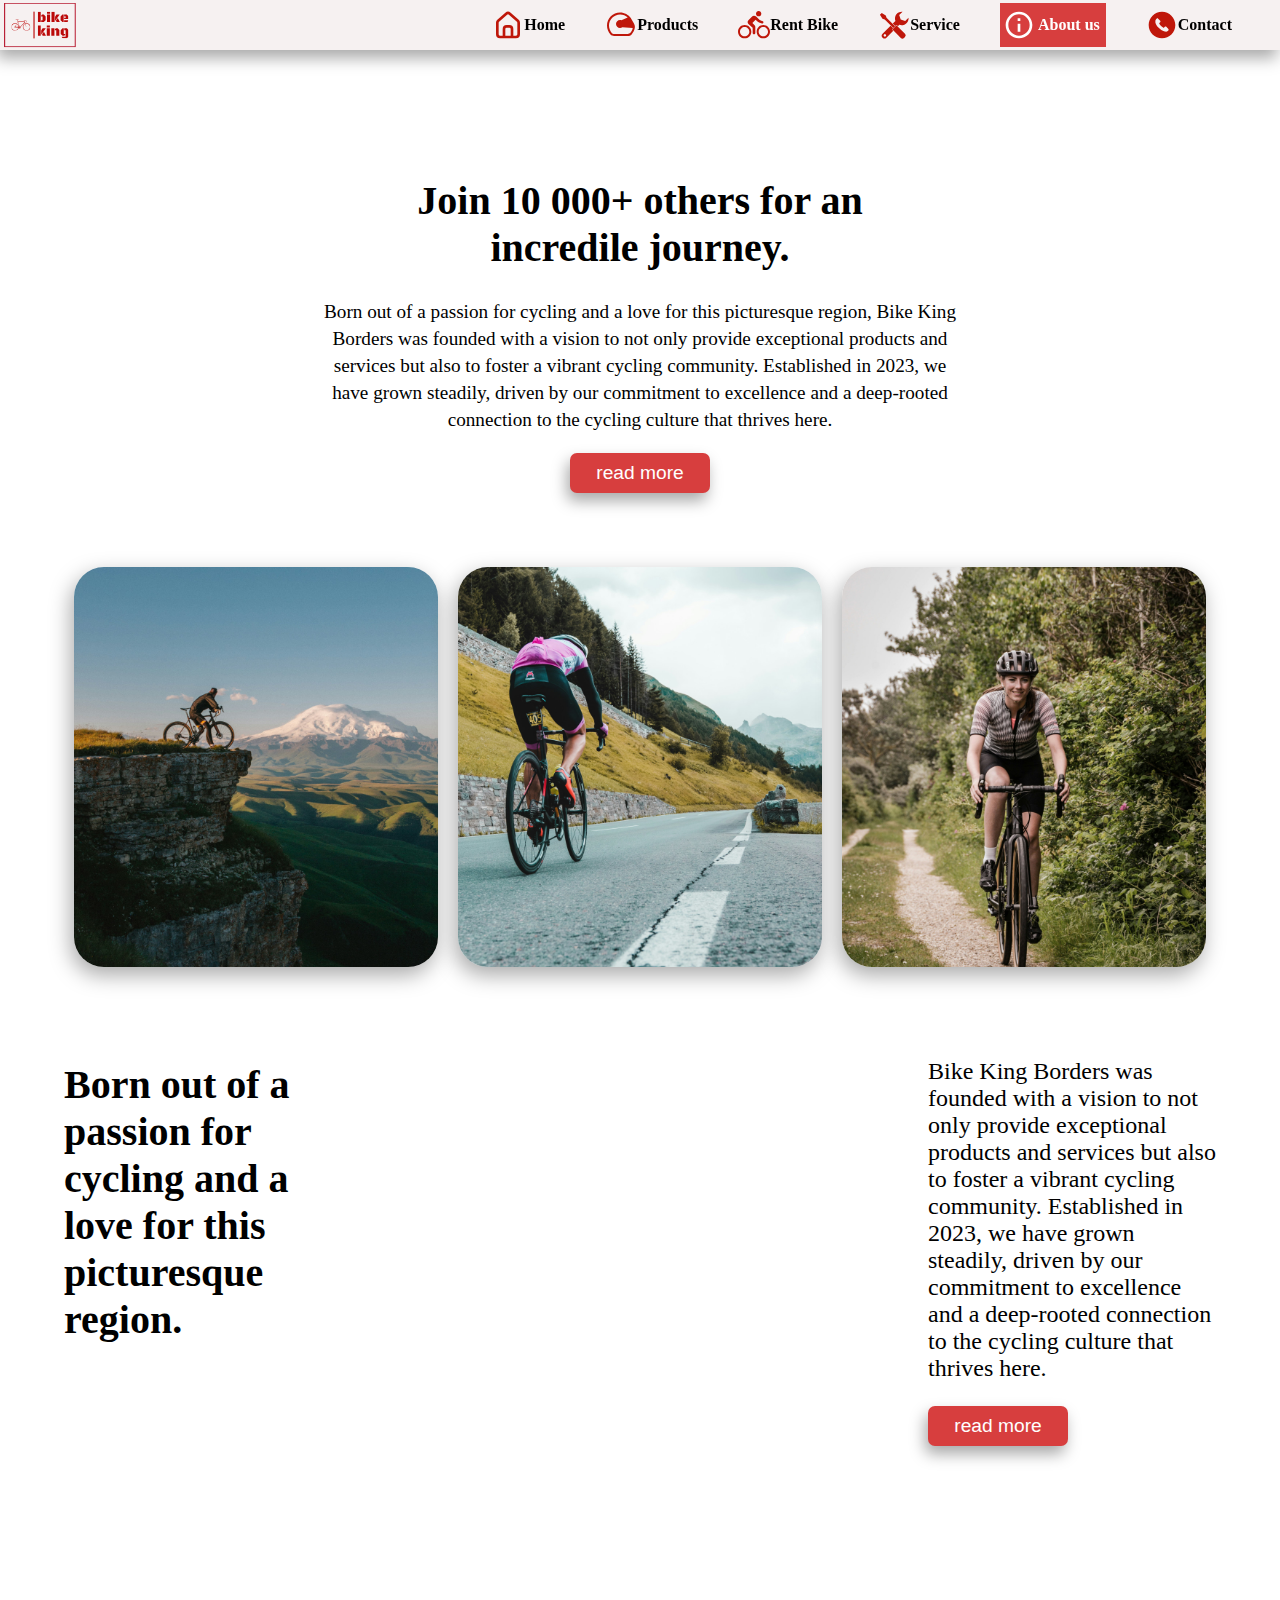
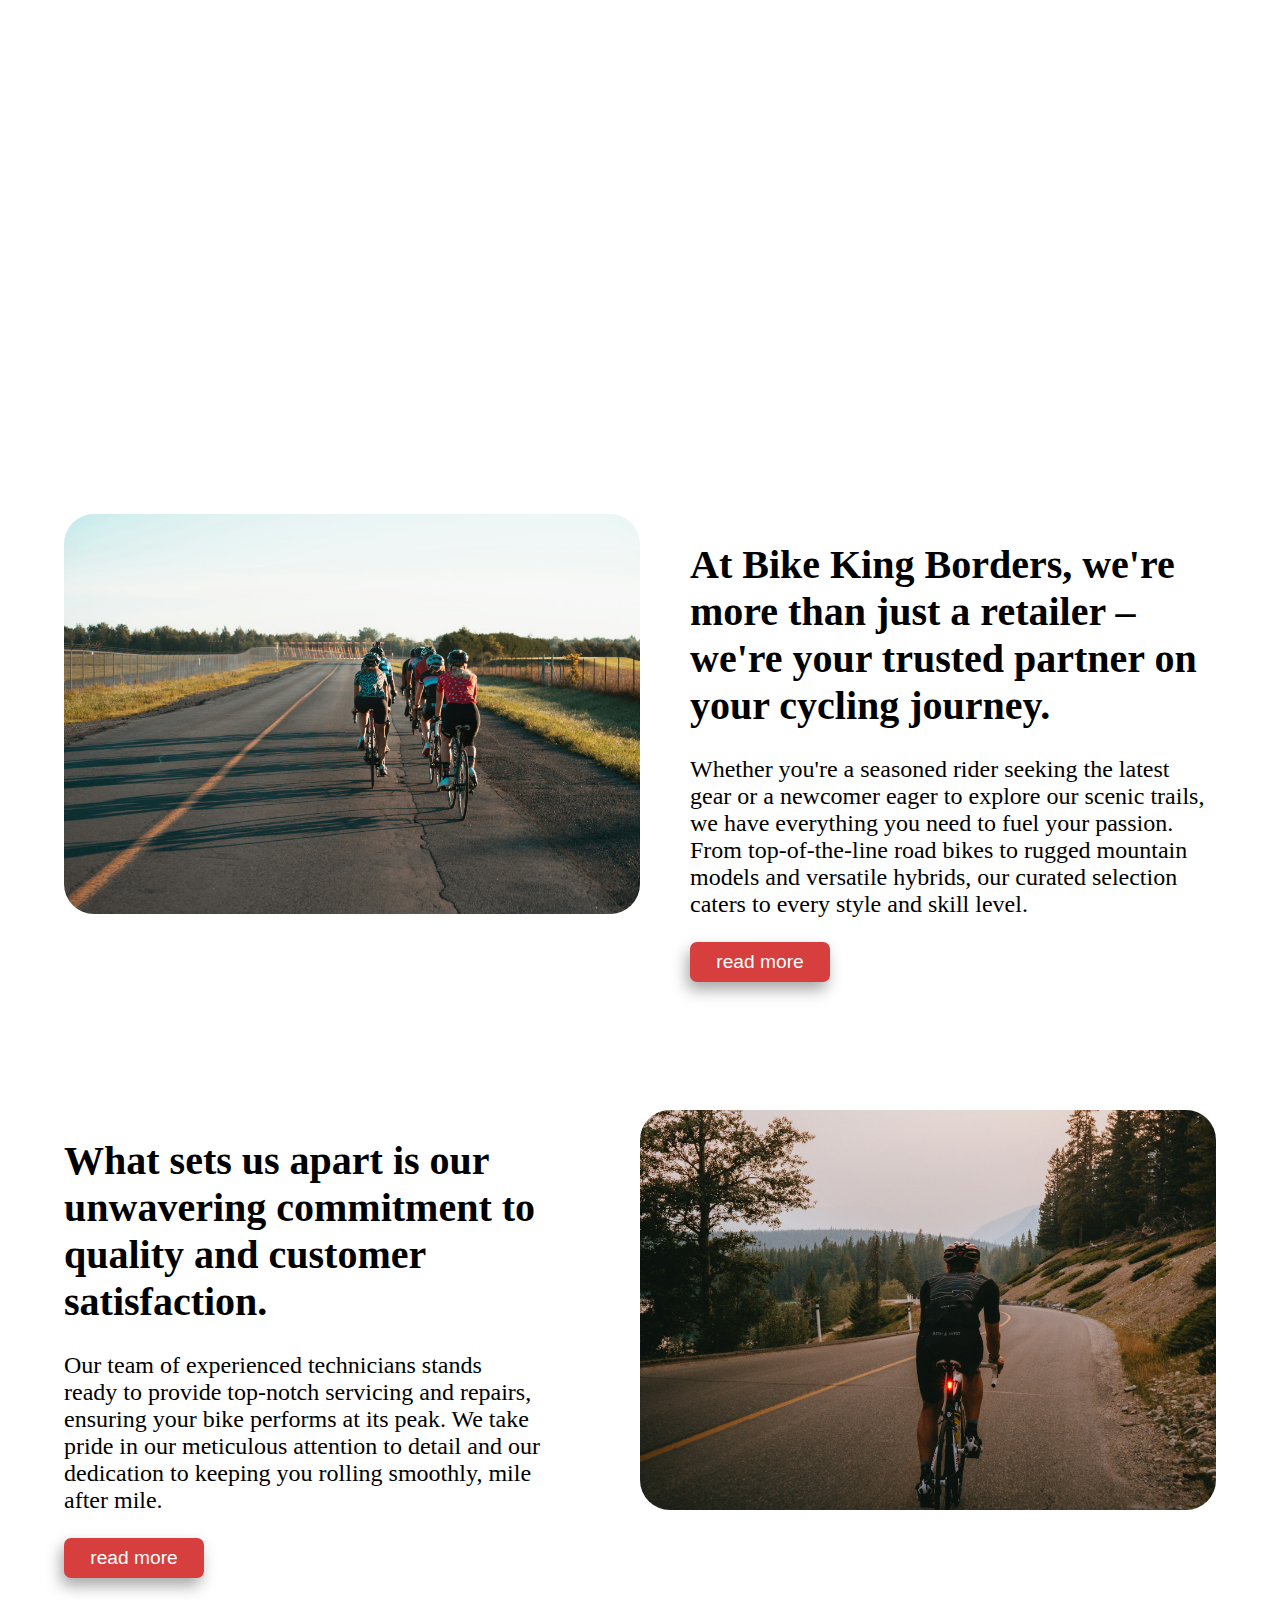
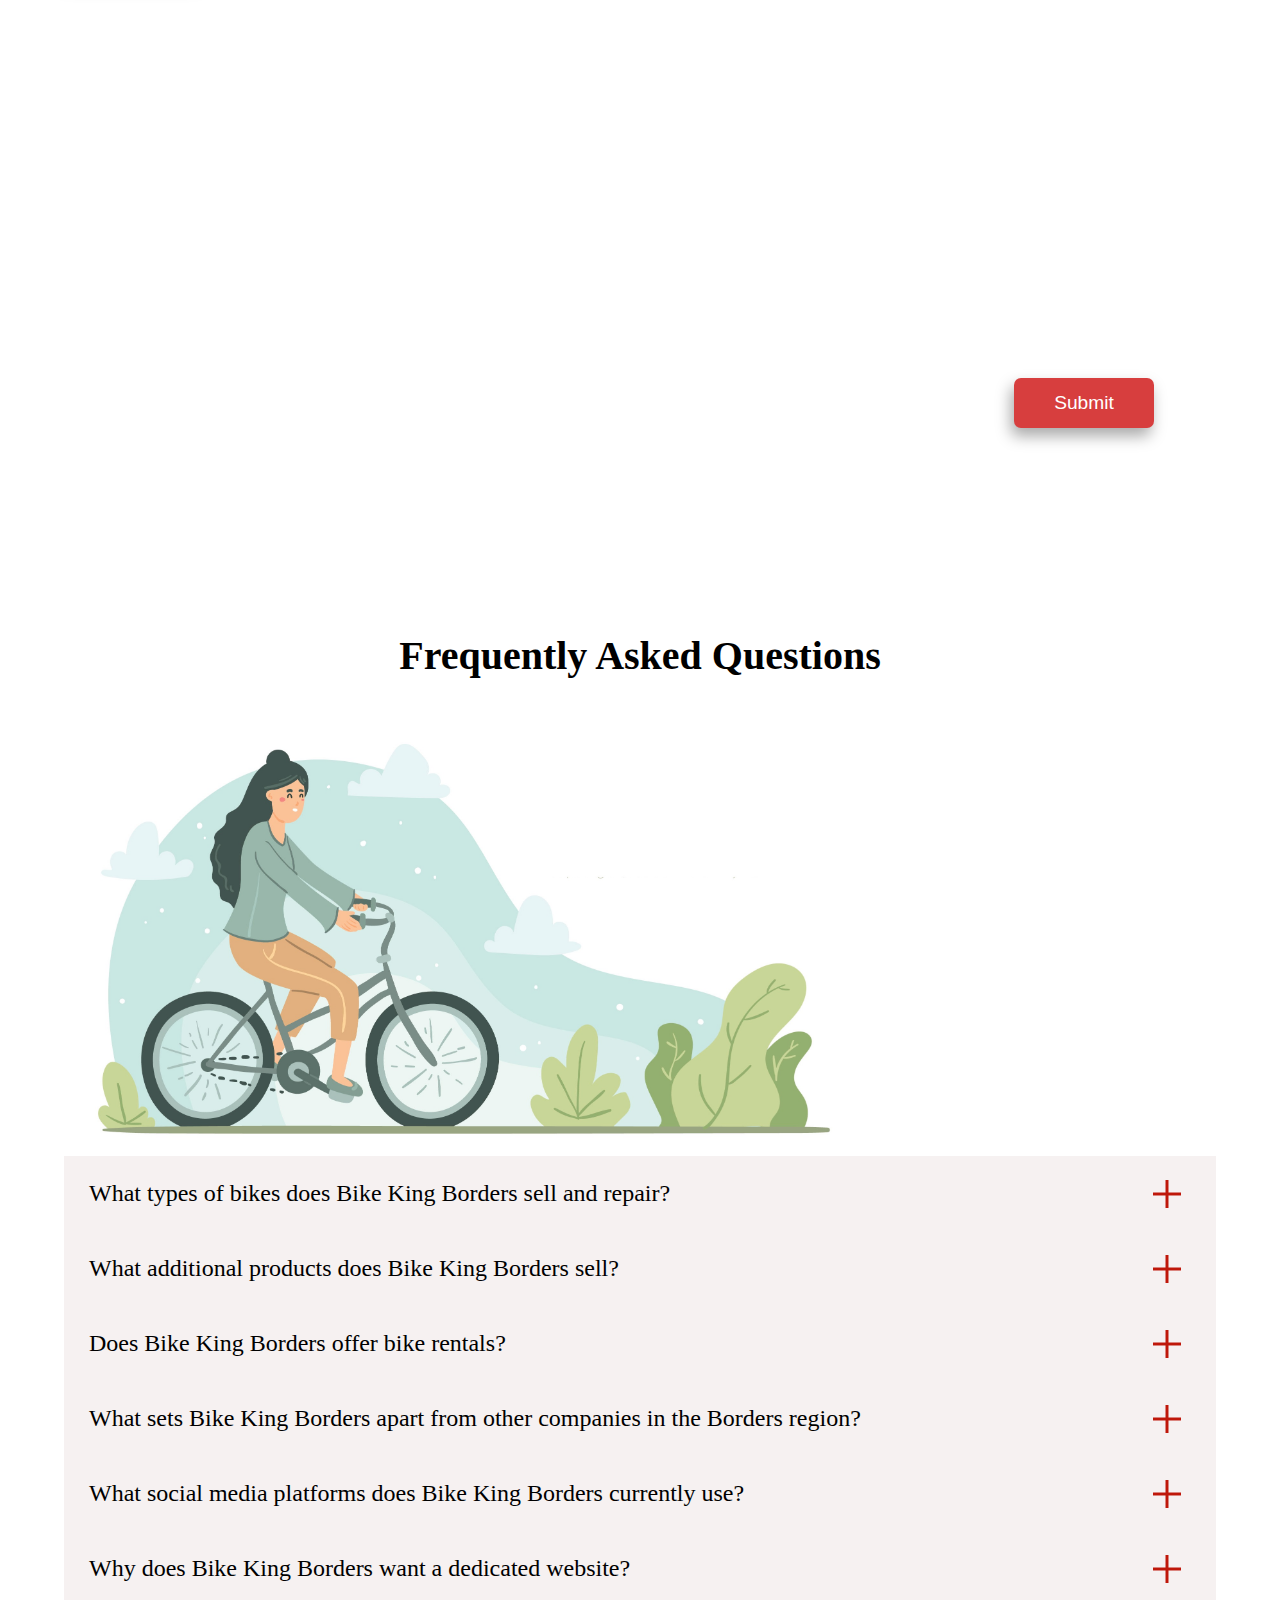
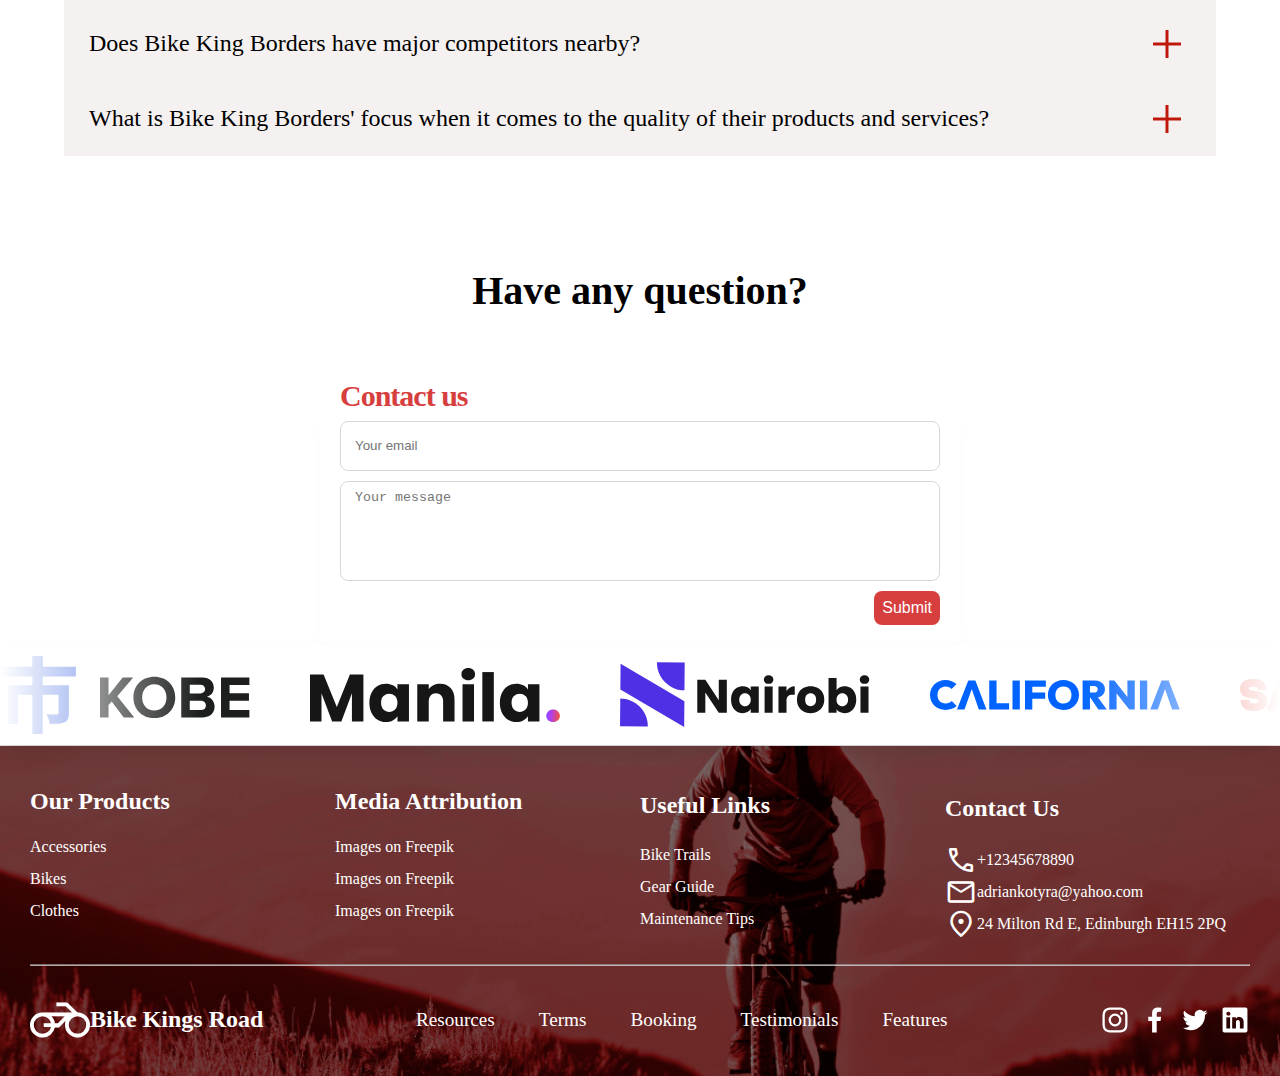
==== commit 5bf45c64: "update" ====
--- a/about.html
+++ b/about.html
@@ -250,47 +250,47 @@
 
     <div class="slider-top">
       <div class="slide-track">
+        <div class="slide-company">
+          <img src="./imgs/companies/bike-logo-comp (1).svg" height="100" width="250" alt="" />
+        </div>
+        <div class="slide-company">
+          <img src="./imgs/companies/bike-logo-comp (2).svg" height="100" width="250" alt="" />
+        </div>
+        <div class="slide-company">
+          <img src="./imgs/companies/bike-logo-comp (3).svg" height="100" width="250" alt="" />
+        </div>
+        <div class="slide-company">
+          <img src="./imgs/companies/bike-logo-comp (15).svg" height="100" width="250" alt="" />
+        </div>
+        <div class="slide-company">
+          <img src="./imgs/companies/bike-logo-comp (5).svg" height="100" width="250" alt="" />
+        </div>
+        <div class="slide-company">
+          <img src="./imgs/companies/bike-logo-comp (6).svg" height="100" width="250" alt="" />
+        </div>
+        <div class="slide-company">
+          <img src="./imgs/companies/bike-logo-comp (7).svg" height="100" width="250" alt="" />
+        </div>
+        <div class="slide-company">
+          <img src="./imgs/companies/bike-logo-comp (16).svg" height="100" width="250" alt="" />
+        </div>
+        <div class="slide-company">
+          <img src="./imgs/companies/bike-logo-comp (9).svg" height="100" width="250" alt="" />
+        </div>
+        <div class="slide-company">
+          <img src="./imgs/companies/bike-logo-comp (10).svg" height="100" width="250" alt="" />
+        </div>
+        <div class="slide-company">
+          <img src="./imgs/companies/bike-logo-comp (11).svg" height="100" width="250" alt="" />
+        </div>
+        <div class="slide-company">
+          <img src="./imgs/companies/bike-logo-comp (12).svg" height="100" width="250" alt="" />
+        </div>
+        <div class="slide-company">
+          <img src="./imgs/companies/bike-logo-comp (13).svg" height="100" width="250" alt="" />
+        </div>
         <div class="slide">
-          <img src="https://s3-us-west-2.amazonaws.com/s.cdpn.io/557257/1.png" height="100" width="250" alt="" />
-        </div>
-        <div class="slide">
-          <img src="https://s3-us-west-2.amazonaws.com/s.cdpn.io/557257/2.png" height="100" width="250" alt="" />
-        </div>
-        <div class="slide">
-          <img src="https://s3-us-west-2.amazonaws.com/s.cdpn.io/557257/3.png" height="100" width="250" alt="" />
-        </div>
-        <div class="slide">
-          <img src="https://s3-us-west-2.amazonaws.com/s.cdpn.io/557257/4.png" height="100" width="250" alt="" />
-        </div>
-        <div class="slide">
-          <img src="https://s3-us-west-2.amazonaws.com/s.cdpn.io/557257/5.png" height="100" width="250" alt="" />
-        </div>
-        <div class="slide">
-          <img src="https://s3-us-west-2.amazonaws.com/s.cdpn.io/557257/6.png" height="100" width="250" alt="" />
-        </div>
-        <div class="slide">
-          <img src="https://s3-us-west-2.amazonaws.com/s.cdpn.io/557257/7.png" height="100" width="250" alt="" />
-        </div>
-        <div class="slide">
-          <img src="https://s3-us-west-2.amazonaws.com/s.cdpn.io/557257/1.png" height="100" width="250" alt="" />
-        </div>
-        <div class="slide">
-          <img src="https://s3-us-west-2.amazonaws.com/s.cdpn.io/557257/2.png" height="100" width="250" alt="" />
-        </div>
-        <div class="slide">
-          <img src="https://s3-us-west-2.amazonaws.com/s.cdpn.io/557257/3.png" height="100" width="250" alt="" />
-        </div>
-        <div class="slide">
-          <img src="https://s3-us-west-2.amazonaws.com/s.cdpn.io/557257/4.png" height="100" width="250" alt="" />
-        </div>
-        <div class="slide">
-          <img src="https://s3-us-west-2.amazonaws.com/s.cdpn.io/557257/5.png" height="100" width="250" alt="" />
-        </div>
-        <div class="slide">
-          <img src="https://s3-us-west-2.amazonaws.com/s.cdpn.io/557257/6.png" height="100" width="250" alt="" />
-        </div>
-        <div class="slide">
-          <img src="https://s3-us-west-2.amazonaws.com/s.cdpn.io/557257/7.png" height="100" width="250" alt="" />
+          <img src="./imgs/companies/bike-logo-comp (14).svg" height="100" width="250" alt="" />
         </div>
       </div>
     </div>
--- a/css/style.css
+++ b/css/style.css
@@ -1,46 +1,70 @@
-
-:root{
-  --shadow-box: -3px 8px 15px 0px rgba(0,0,0,0.34);
+:root {
+  --shadow-box: -3px 8px 15px 0px rgba(0, 0, 0, 0.34);
   --red-main: #d73e3e;
-  --bg-gray : #f6f1f1;
-  --header-fontsize :  4.5rem;
-  --h1-extra-big : 3.5rem;
-  --h1-fontsize :  2.5rem;
-  --gradient : linear-gradient(45deg, #bb0909 0%, #fad0c4 99%, #fad0c4 100%);
-  --h3-wide-screen : 1.8rem;
-
-  --paragraph-wide-screen : 1.5rem;
-  --paragraph-small-wide-screen : 1.2rem;
-  --paragraph-small-wide-screen-nav : 1rem;
-  --paragraph-very-small-wide-screen : 0.8rem;
-}
-
+  --bg-gray: #f6f1f1;
+  --header-fontsize: 4.5rem;
+  --h1-extra-big: 3.5rem;
+  --h1-fontsize: 2.5rem;
+  --gradient: linear-gradient(45deg, #bb0909 0%, #fad0c4 99%, #fad0c4 100%);
+  --h3-wide-screen: 1.8rem;
+
+  --paragraph-wide-screen: 1.5rem;
+  --paragraph-small-wide-screen: 1.2rem;
+  --paragraph-small-wide-screen-nav: 1rem;
+  --paragraph-very-small-wide-screen: 0.8rem;
+}
+
+.rightToleftFade {
+  animation: rightToleftFadeAnimation 0.7s forwards !important;
+}
+.text-container {
+  animation: videoTextAnimation 0.5s forwards;
+  text-justify: inter-word;
+  text-align: center;
+  width: 50vw;
+  color: white;
+  position: absolute;
+  left: 50%;
+  top: 40%;
+  transform: translate(-50%, -50%);
+}
+.header-section {
+  width: 100%;
+  height: 100vh;
+}
+.header-container {
+  position: relative;
+  width: 100%;
+  height: 100%;
+  background-repeat: no-repeat;
+  background-position: center;
+  background-size: cover;
+  background-image: url("../imgs/cycling-feedback3.jpg");
+}
 .time-col {
   cursor: pointer;
   background-color: #ffffff;
-  padding: 20px; 
-  text-align: center; 
+  padding: 20px;
+  text-align: center;
   box-shadow: var(--shadow-box);
-
 }
 .loc-col {
   background-color: #ffffff;
-  padding: 10px; 
+  padding: 10px;
   text-align: center;
   cursor: pointer;
-  
 }
 .location-select {
   display: grid;
-  grid-template-columns: repeat(3, 1fr); 
+  grid-template-columns: repeat(3, 1fr);
   grid-gap: 10px;
-  width: 100%; 
+  width: 100%;
 }
 .time-grid {
   display: grid;
-  grid-template-columns: repeat(3, 1fr); 
+  grid-template-columns: repeat(3, 1fr);
   grid-gap: 10px;
-  width: 100%; 
+  width: 100%;
 }
 .wrapper {
   width: 50%;
@@ -134,7 +158,6 @@
 }
 
 .days li::before {
-
   content: "";
   left: 50%;
   top: 50%;
@@ -162,7 +185,6 @@
   padding: 5% 5% 0 5%;
 }
 .about-section {
-
   position: relative;
 }
 .footer hr {
@@ -174,16 +196,16 @@
 .img-slider-auto {
   width: 100%;
 }
-.three-cols-service{
+.three-cols-service {
   justify-content: space-between;
 }
 .extra-big {
   font-size: var(--h1-extra-big) !important;
 }
 .material-symbols-outlined {
-
   font-size: 60px !important;
-  filter: invert(18%) sepia(58%) saturate(4755%) hue-rotate(354deg) brightness(82%) contrast(103%);
+  filter: invert(18%) sepia(58%) saturate(4755%) hue-rotate(354deg)
+    brightness(82%) contrast(103%);
 }
 .book-modal img {
   width: 50%;
@@ -205,9 +227,9 @@
   width: 70%;
 }
 .book-modal button {
-  margin-top: 20px
-}
-.book-modal p{
+  margin-top: 20px;
+}
+.book-modal p {
   font-size: var(--paragraph-small-wide-screen);
 }
 .bottom-mid-section h3 {
@@ -221,7 +243,8 @@
 .mid-section {
   background-color: var(--bg-gray);
 }
-.mid-section, .mid_section {
+.mid-section,
+.mid_section {
   position: relative;
 }
 
@@ -257,14 +280,13 @@
 }
 .bottom-mid-section {
   background-color: var(--bg-gray);
- padding: 5%;
+  padding: 5%;
 }
 .bottom-mid-section img {
   width: 50%;
   height: 100%;
 
- object-fit: cover;
-
+  object-fit: cover;
 }
 .cursive {
   font-style: italic;
@@ -284,7 +306,6 @@
 }
 .three-cols-service {
   transform: translateY(-130px);
- 
 }
 .black {
   filter: none;
@@ -299,7 +320,7 @@
 .addCordian {
   font-size: 3rem !important;
 }
-.three-cols-service.row > .col:nth-child(2) { 
+.three-cols-service.row > .col:nth-child(2) {
   background-color: var(--bg-gray);
   color: black;
 }
@@ -317,14 +338,13 @@
   background-color: var(--red-main);
 }
 .message-contact-form {
-
   padding: 30px;
   animation: modalFade 0.3s forwards;
   top: 20%;
   position: fixed;
- left: 50%;
+  left: 50%;
   transform: translate(-50%, -20%);
-  
+
   background-color: white;
 }
 
@@ -336,7 +356,7 @@
   width: 30%;
   height: 100%;
 }
-.bike-service-repair-section img{
+.bike-service-repair-section img {
   width: 1000px;
   height: 600px;
   display: block;
@@ -371,14 +391,14 @@
   border-radius: 50%;
 }
 .display-bike-elements {
-  font-size:var(--paragraph-small-wide-screen);
+  font-size: var(--paragraph-small-wide-screen);
   width: 400px;
   color: white;
   animation: bikeRepairAniamtion 0.5s forwards;
   display: none;
   background-color: var(--red-main);
   position: absolute;
-  border-radius: 20px
+  border-radius: 20px;
 }
 .buy-col-text {
   transition: 0.3s;
@@ -394,14 +414,10 @@
   opacity: 0%;
 }
 .saddle-container {
- 
-  
   top: 30px;
   left: 100px;
   padding: 50px;
 }
-
-
 
 .saddle-trigger {
   top: 30px;
@@ -409,12 +425,10 @@
   padding: 50px;
 }
 .frame-container {
- 
   top: 30%;
   right: -30%;
   padding: 50px;
 }
-
 
 .frame-trigger {
   top: 200px;
@@ -422,20 +436,17 @@
   padding: 70px;
 }
 .brakes-container {
- 
   top: 30%;
   left: 10%;
   padding: 50px;
 }
 .brakes-trigger {
   top: 300px;
-    left: 300px;
-    padding: 100px;
-}
-
+  left: 300px;
+  padding: 100px;
+}
 
 .handles-container {
- 
   top: 0%;
   right: -40%;
   padding: 50px;
@@ -447,12 +458,11 @@
 }
 .rails-trigger {
   top: 300px;
-    left: 650px;
-    padding: 100px;
+  left: 650px;
+  padding: 100px;
 }
 
 .rails-container {
- 
   top: 30%;
   right: -40%;
   padding: 50px;
@@ -461,6 +471,7 @@
   padding: 0 5% 10% 5%;
 }
 .info-row {
+  align-items: center;
   justify-content: space-between;
 }
 .service-bike-bottom {
@@ -476,9 +487,8 @@
   margin: 30px;
   width: 350px;
   height: 400px;
-  
-}
-.bike-container-products h3{
+}
+.bike-container-products h3 {
   text-align: center;
 }
 .img-bike {
@@ -494,14 +504,14 @@
 }
 .service-grid {
   display: grid;
-  grid-template-columns: repeat( auto-fit, minmax(400px, 1fr) );
+  grid-template-columns: repeat(auto-fit, minmax(400px, 1fr));
   grid-auto-flow: row; /* Allows items to wrap onto new rows */
   grid-gap: 20px; /* Adjust the gap between columns as needed */
 }
 .img-container-service button {
   margin: 50px 0;
 }
-.img-container-service{
+.img-container-service {
   width: 50%;
 }
 .img-container-service img {
@@ -512,8 +522,7 @@
   z-index: 2;
   vertical-align: middle;
   height: 100%;
-  margin: auto 0 ;
-  
+  margin: auto 0;
 }
 .text-mid-container-accessories {
   opacity: 0%;
@@ -523,16 +532,18 @@
   overflow: hidden;
   position: relative;
 }
-.top-about-text h1, .top-contact h1{
+.top-about-text h1,
+.top-contact h1 {
   animation: subPagesAnimationText 0.8s forwards;
 }
-.top-about-text{
+.top-about-text {
   padding-top: 100px;
-width: 50%;
-margin: auto;
-}
-
-.top-about-text p, .form-container {
+  width: 50%;
+  margin: auto;
+}
+
+.top-about-text p,
+.form-container {
   animation: subPagesAnimationImg 0.8s forwards;
   font-size: var(--paragraph-small-wide-screen);
 }
@@ -541,22 +552,20 @@
 
   width: 100%;
   height: 100%;
-  margin: auto
+  margin: auto;
 }
 .box-imgs {
   position: relative;
 }
 .col-service .text {
   display: none;
-  animation: mapAnimation 1s forwards;;
-}
-.col-service .span-bg{
- 
+  animation: mapAnimation 1s forwards;
+}
+.col-service .span-bg {
   border-radius: 20px;
   padding: 20px;
   background-color: var(--bg-gray);
 }
-
 
 .col-service {
   height: 300px;
@@ -582,18 +591,17 @@
 }
 .logo-top-sec {
   width: 150px;
-
 }
 .newsletter-section {
   background-attachment: fixed;
   position: relative;
   background-repeat: no-repeat;
   background-image: url("../imgs/newsimg.jpg");
-background-size: cover;
-background-position: center;
+  background-size: cover;
+  background-position: center;
   height: 500px;
 }
-.service-section{
+.service-section {
   position: relative;
   background-repeat: no-repeat;
   background-size: cover;
@@ -608,7 +616,7 @@
 .btn-custom a {
   color: white;
 }
-.mobile-nav-container >*{
+.mobile-nav-container > * {
   cursor: pointer;
 }
 .map-box {
@@ -618,11 +626,8 @@
   height: 400px;
 }
 .video-section {
-
-
   height: 80vh;
   position: relative;
-  
 }
 .hire-header {
   margin-top: 15vh;
@@ -649,7 +654,7 @@
 .video {
   object-fit: contain;
   object-position: 65% 65%;
-  
+
   filter: brightness(0.6);
 }
 
@@ -657,18 +662,17 @@
   justify-content: center;
 }
 .watch-video-button {
-  
   width: 180px;
   cursor: pointer;
   color: white;
-   margin: 20px auto;
-   padding: 10px;
-   border: 2px solid white;
-}
-.video-p > a>* {
+  margin: 20px auto;
+  padding: 10px;
+  border: 2px solid white;
+}
+.video-p > a > * {
   width: 180px;
   cursor: pointer;
- color: white;
+  color: white;
   margin: 10px;
   padding: 10px;
   border: 2px solid white;
@@ -680,7 +684,6 @@
   width: 100%;
 }
 .map-container {
-  
   height: 300px;
   width: 500px;
   transform: translate(-50%, -50%);
@@ -690,11 +693,10 @@
   position: absolute;
   margin: auto;
 }
-.logo-footer-div span{
+.logo-footer-div span {
   filter: none;
 }
 .logo-footer-div {
-  
   align-items: center;
 }
 .header {
@@ -716,16 +718,14 @@
 }
 .mobile-nav-container {
   transition: 0.4s;
-
-
 }
 .drop-down-mobile {
   display: none;
-text-align: center;
+  text-align: center;
   justify-content: center;
   flex-direction: column;
 }
-input[type = "checkbox"] {
+input[type="checkbox"] {
   -webkit-appearance: none;
   display: none;
   visibility: hidden;
@@ -754,10 +754,9 @@
   top: 0;
 }
 .drop-down-mobile p {
-
   color: black;
 }
-.drop-down-mobile a:hover .nav-link-name { 
+.drop-down-mobile a:hover .nav-link-name {
   color: white;
 }
 .drop-down-mobile a:hover {
@@ -798,17 +797,13 @@
   margin: auto;
   width: 100%;
   padding: 5% 5%;
- display: flex;
-
+  display: flex;
 }
 
 .feedback_container {
-
   gap: 20px;
   width: 3500px;
   display: flex;
-  
-  
 }
 .img-container-about {
   margin-right: 5%;
@@ -817,10 +812,9 @@
   animation: subPagesAnimationText 0.8s forwards;
   padding-right: 15%;
 }
+
 .hire-bikes-top {
   padding: 5% 0;
- 
-  
 }
 .videoTextAnimation {
   animation: videoTextAnimation 0.5s forwards;
@@ -830,28 +824,24 @@
 
   height: 500px;
   object-fit: contain;
-  
-}
-.hire-bikes-top >* {
+}
+.hire-bikes-top > * {
   width: 50%;
 }
 
 .service-cities-container img {
-
   border: 10px solid rgb(255, 255, 255);
-  width:  200px;
+  width: 200px;
   border-radius: 30px;
   height: 200px;
 }
 .service-cities-container:hover .city-img {
   border: 10px solid var(--red-main);
-  
 }
 .city-img-active {
   border: 10px solid var(--red-main) !important ;
 }
 .service-cities-container {
- 
   transition: 0.4s;
   cursor: pointer;
   margin: auto;
@@ -870,23 +860,19 @@
   font-size: var(--paragraph-wide-screen);
 }
 h3 {
-  font-size: var( --h3-wide-screen);
+  font-size: var(--h3-wide-screen);
 }
 body {
   padding-top: 50px;
   overflow-x: hidden;
-
 }
 .news-text {
   margin-top: 5%;
   float: right;
   width: 600px;
-
-
-
 }
 .news-text button {
-   margin-left: 30px;
+  margin-left: 30px;
   height: 50px;
 }
 .news-text input::placeholder {
@@ -919,7 +905,6 @@
   display: none;
 }
 .top_section {
-
   overflow: hidden;
   width: 100%;
   height: 700px;
@@ -927,23 +912,19 @@
   display: flex;
   flex-direction: row;
   justify-content: space-evenly;
-
 }
 .bikes-top-subpages {
   height: 500px !important;
 }
 .text-mid-second {
-  
-  
-  padding-top: 0 !important
+  padding-top: 0 !important;
 }
 .feedback-person {
   font-style: italic;
 }
 .feedback_secion button {
- display: block;
+  display: block;
   margin: 30px auto;
- 
 }
 .half {
   width: 50%;
@@ -958,7 +939,7 @@
   transition: 0.3s;
   filter: brightness(1.2);
 }
-.btn-custom{
+.btn-custom {
   min-height: 40px;
   transition: 0.3s;
   z-index: 2;
@@ -980,7 +961,7 @@
   padding-left: 5%;
   object-fit: cover;
   width: 100%;
- 
+
   margin: 0 0 0 auto;
 }
 .top-contact h1 {
@@ -993,7 +974,6 @@
 }
 .contact-visit-container {
   padding-top: 5%;
-
 }
 .form-container {
   width: 80%;
@@ -1009,7 +989,6 @@
   animation: serviceAnimation 0.7s forwards;
 }
 .hidden {
-  
   opacity: 0%;
 }
 .serive-para-hidden {
@@ -1027,14 +1006,14 @@
   cursor: pointer;
   width: 50px;
   height: 50px;
-  filter: invert(15%) sepia(66%) saturate(4818%) hue-rotate(354deg) brightness(88%) contrast(103%);
+  filter: invert(15%) sepia(66%) saturate(4818%) hue-rotate(354deg)
+    brightness(88%) contrast(103%);
 }
 .text-section-top h1 {
   line-height: 1.5rem !important;
 }
 .container-input {
-
-  margin: 0 0 60px 0 ;
+  margin: 0 0 60px 0;
 }
 .form-container button {
   margin-top: 30px;
@@ -1048,14 +1027,12 @@
   opacity: 60%;
 }
 .container-form-inputs input {
-  
   padding: 10px 0;
   opacity: 60%;
 }
 .text-mid-container h1 {
-
-}
-.half textarea{
+}
+.half textarea {
   resize: none;
   width: 100%;
   height: 100%;
@@ -1074,16 +1051,14 @@
   height: 50px;
   font-size: var(--paragraph-very-small-wide-screen);
   opacity: 60%;
-  
-  
+
   top: 0px;
 }
 .text-mid-container {
   display: flex;
-  
+
   flex-direction: column;
   height: 100%;
- 
 }
 .mid-first-text {
   color: rgb(0, 0, 0);
@@ -1104,7 +1079,7 @@
   height: 50px;
   font-size: var(--paragraph-very-small-wide-screen);
   opacity: 60%;
-  
+
   left: 30px;
   top: 0px;
 }
@@ -1117,11 +1092,11 @@
   height: 50px;
   font-size: var(--paragraph-very-small-wide-screen);
   opacity: 60%;
-  
+
   left: 30px;
   top: 0px;
 }
-.bootom-text-top1::before{
+.bootom-text-top1::before {
   text-align: left;
   content: "BATTERY RANGE";
   position: absolute;
@@ -1130,7 +1105,7 @@
   height: 50px;
   font-size: var(--paragraph-very-small-wide-screen);
   opacity: 60%;
-  
+
   left: 20px;
   top: 0px;
 }
@@ -1146,37 +1121,32 @@
   font-weight: 800;
 }
 .logo-nav-container {
- display: flex;
-
- justify-content: left;
+  display: flex;
+
+  justify-content: left;
 }
 #loc-service-col {
   animation: moveToLeft 1s forwards;
 }
 #calendar-serivce-col {
   animation: moveToRight 1s forwards;
- 
 }
 .box-imgs {
-  
   height: 300px;
 }
 #redeem-serivce-col {
   animation: topBiklesAnimation 1s forwards;
 }
 .nav-container-box p {
-
   color: black;
 }
 .bootom-text-top2 {
-  
   width: 100px;
   position: absolute;
   right: 5%;
   bottom: 10%;
 }
 .logo-top-big {
-  
   margin-top: 20px;
   transform: translateY(-20px);
   width: 200px;
@@ -1191,13 +1161,12 @@
 }
 .top-bike-img {
   object-fit: contain;
- transform: translateX(0%);
+  transform: translateX(0%);
   bottom: 23%;
   position: absolute;
   width: 550px;
   height: 450px;
   z-index: 2;
-
 }
 .top-bike-img-small {
   transform: translateX(140px);
@@ -1207,49 +1176,40 @@
   width: 300px;
   height: 300px;
   z-index: 2;
-
 }
 .drop-down-trigger-products {
   cursor: pointer;
 }
 .shapes-background {
-
   position: absolute;
   left: -310px;
-  width: 600px; 
-  height: 125%; 
- 
+  width: 600px;
+  height: 125%;
+
   clip-path: polygon(100.1% 0%, 50.9% 0%, 51% 100.3%);
-  background-color:white;
-}
-body{
-
+  background-color: white;
+}
+body {
   margin: 0;
 }
-.products-dropdown{
- 
+.products-dropdown {
   position: relative;
 }
 .products-dropdown-container-box {
-
- 
-  
-}
-.nav-link-name{
-
-}
-
-.products-dropdown-container-box a:hover .nav-link-name{
-
+}
+.nav-link-name {
+}
+
+.products-dropdown-container-box a:hover .nav-link-name {
   color: white !important;
- }
-.products-dropdown-container-box a:hover{
-
- background-color: var(--red-main);
- color: white !important;
-}
-.dropdown-all {}
-.products-dropdown-container-box p{
+}
+.products-dropdown-container-box a:hover {
+  background-color: var(--red-main);
+  color: white !important;
+}
+.dropdown-all {
+}
+.products-dropdown-container-box p {
   color: black !important;
   padding: 10px;
 }
@@ -1261,16 +1221,17 @@
   top: 0;
   right: 5%;
 }
-.products-dropdown-container, .bikes-dropdown-container {
+.products-dropdown-container,
+.bikes-dropdown-container {
   animation: dropFade 0.3s forwards;
   display: none;
   position: fixed;
-  box-shadow: -3px 8px 15px 0px rgba(0,0,0,0.34);
-  -webkit-box-shadow: -3px 8px 15px 0px rgba(0,0,0,0.34);
-  -moz-box-shadow: -3px 8px 15px 0px rgba(0,0,0,0.34);
- 
+  box-shadow: -3px 8px 15px 0px rgba(0, 0, 0, 0.34);
+  -webkit-box-shadow: -3px 8px 15px 0px rgba(0, 0, 0, 0.34);
+  -moz-box-shadow: -3px 8px 15px 0px rgba(0, 0, 0, 0.34);
+
   background-color: white;
-  color:var(--red-main);
+  color: var(--red-main);
 }
 .logo {
   width: 50px;
@@ -1279,11 +1240,10 @@
 .links-nav {
   align-items: center;
   flex-wrap: wrap;
-    align-content: center;
-    gap: 40px;
-    display: flex;
-    flex-direction: row;
-
+  align-content: center;
+  gap: 40px;
+  display: flex;
+  flex-direction: row;
 }
 .links-nav p {
   color: var(--red-main);
@@ -1296,7 +1256,7 @@
 }
 .part-section-top-second h3 {
   text-align: right;
-  font-size:  var(--h3-wide-screen);
+  font-size: var(--h3-wide-screen);
   color: white;
 }
 .background {
@@ -1308,16 +1268,16 @@
 nav {
   background-color: var(--bg-gray);
   top: 0;
-  box-shadow: -3px 8px 15px 0px rgba(0,0,0,0.34);
-  -webkit-box-shadow: -3px 8px 15px 0px rgba(0,0,0,0.34);
-  -moz-box-shadow: -3px 8px 15px 0px rgba(0,0,0,0.34);
-  
-font-weight: 600;
+  box-shadow: -3px 8px 15px 0px rgba(0, 0, 0, 0.34);
+  -webkit-box-shadow: -3px 8px 15px 0px rgba(0, 0, 0, 0.34);
+  -moz-box-shadow: -3px 8px 15px 0px rgba(0, 0, 0, 0.34);
+
+  font-weight: 600;
   z-index: 999;
   margin: auto;
   width: 100%;
   display: flex;
-  
+
   position: fixed;
 }
 
@@ -1325,15 +1285,14 @@
   line-height: 0rem;
   font-size: var(--paragraph-small-wide-screen);
   color: white;
-  
+
   justify-content: right;
   width: 90%;
   display: flex;
-  
 }
 .part-section-top-fist h3 {
   color: var(--red-main);
-  font-size:  var(--h3-wide-screen);
+  font-size: var(--h3-wide-screen);
 }
 .part-section-top-fist p {
   font-size: var(--paragraph-wide-screen);
@@ -1350,7 +1309,6 @@
   clip-path: polygon(0% 100.3%, 33.9% 100.3%, 0% 0%);
 }
 .mid_img {
-  
   width: 500px;
   height: 500px;
 }
@@ -1358,10 +1316,13 @@
   width: 500px;
   height: 500px;
   z-index: 2;
- bottom: -300px;
- right: -20px;
-}
-.slide-company::before{
+  bottom: -300px;
+  right: -20px;
+}
+.slide-company img {
+  object-fit: contain;
+}
+.slide-company::before {
   top: 0;
   background-size: cover;
   text-align: center;
@@ -1401,41 +1362,38 @@
   content: "Model J";
 } */
 .slide-1 {
-
-
   background-image: url("../imgs/helmet-trimmed.png");
 }
 .slide-2 {
   background-image: url("../imgs/helmet-trimmed1.png");
 }
-.slide-3{
+.slide-3 {
   background-image: url("../imgs/accessories-helmet.png");
 }
-.slide-4{
+.slide-4 {
   background-image: url("../imgs/white-helmet.png");
 }
-.slide-5{
+.slide-5 {
   background-image: url("../imgs/gray-helmet.png");
 }
 
-.slide-6{
+.slide-6 {
   background-size: 100% !important;
   background-image: url("../imgs/bike-top-3.png");
 }
-.slide-7{
+.slide-7 {
   background-size: 100% !important;
   background-image: url("../imgs/Cycle.png");
 }
-.slide-8{
+.slide-8 {
   background-size: 100% !important;
   background-image: url("../imgs/bike-top.png");
 }
-.slide-9{
+.slide-9 {
   background-size: 100% !important;
   background-image: url("../imgs/bbb.png");
 }
 .img-grid-1 {
-  
   margin-right: 10%;
   object-fit: contain;
   float: right;
@@ -1444,8 +1402,6 @@
   width: 60%;
   /* height: 600px; */
   z-index: 2;
-
- 
 }
 .contact-container-msg {
   background-color: var(--bg-gray);
@@ -1463,11 +1419,10 @@
 .faq-section img {
   float: left;
   object-fit: contain;
- 
+
   display: block;
   margin: 0 auto 0 0;
   height: 50vh;
-
 }
 .content-faq {
   font-size: var(--paragraph-wide-screen);
@@ -1494,49 +1449,45 @@
   background-color: var(--bg-gray);
 }
 .faq-container .col-50 {
- 
- 
   align-items: center;
   cursor: pointer;
   width: 100%;
-  
- 
-
 }
 .section-container {
   padding: 5%;
 }
 .icon-cross {
-  filter: invert(18%) sepia(58%) saturate(4755%) hue-rotate(354deg) brightness(82%) contrast(103%);
+  filter: invert(18%) sepia(58%) saturate(4755%) hue-rotate(354deg)
+    brightness(82%) contrast(103%);
 }
 .text-mid-container p {
-  
   font-size: var(--paragraph-wide-screen);
 }
-.grid-search-content  {
+.grid-search-content {
   position: sticky;
   top: 100px;
 }
 .grid-search-content > * {
   display: block;
-
 }
 .grid-search {
- position: relative;
+  position: relative;
   width: 200px;
 }
 .grid-bikes-container {
   width: 90%;
   justify-content: right;
-  flex-wrap: wrap;min-height: 30vh;
-}
-
-.text-section-top h1, .text-section-top span  {
-  
- font-size: var(--header-fontsize) !important;
- line-height: 4.5rem !important;
-}
-.text-section-top, .text-mid-container {
+  flex-wrap: wrap;
+  min-height: 30vh;
+}
+
+.text-section-top h1,
+.text-section-top span {
+  font-size: var(--header-fontsize) !important;
+  line-height: 4.5rem !important;
+}
+.text-section-top,
+.text-mid-container {
   text-align: left;
   margin-left: 10%;
   padding-top: 22%;
@@ -1546,13 +1497,16 @@
 .text-mid-container {
   padding-bottom: 15vh;
 }
-.text-section-top{
+.text-section-top {
+  opacity: 0%;
   padding-top: 0%;
 }
 .about_container_about > * {
-  margin:  10px;
-}
-.text-mid-container {  padding-top: 12%;}
+  margin: 10px;
+}
+.text-mid-container {
+  padding-top: 12%;
+}
 
 .text-feed-col span {
   opacity: 90%;
@@ -1560,8 +1514,7 @@
 
 .text-feed-col {
   width: 100%;
- 
- 
+
   position: absolute;
   bottom: 0px;
   height: 200px;
@@ -1571,12 +1524,12 @@
   color: white;
 }
 .hire-btn {
-align-self: flex-end !important;
+  align-self: flex-end !important;
 }
 .section-container-hire {
   padding: 2% 5%;
 }
-.img-container-hire:hover .hire-bike-bike-title{
+.img-container-hire:hover .hire-bike-bike-title {
   opacity: 100%;
   transition: 0.3s;
 }
@@ -1586,9 +1539,6 @@
   flex-direction: column;
   display: flex;
   margin-left: 40px;
-  
-
- 
 }
 .hire-bike-part-1 img {
   /* box-shadow: var(--shadow-box); */
@@ -1596,13 +1546,13 @@
   margin: auto;
   object-fit: contain;
   width: 60%;
-  height:  60%;
+  height: 60%;
 }
 .hire-bike-part-1 {
   width: 600px;
 }
 
-.img-container-hire:hover .img-hire{
+.img-container-hire:hover .img-hire {
   filter: brightness(0.4);
   transition: 0.4s;
 }
@@ -1612,7 +1562,7 @@
   filter: brightness(1);
 }
 .img-container-hire p {
- font-size: var(--h3-wide-screen);
+  font-size: var(--h3-wide-screen);
   z-index: 3;
   transition: 0.3s;
   left: 50%;
@@ -1628,7 +1578,7 @@
   text-align: center;
 }
 
-.rent-p{
+.rent-p {
   width: 70%;
   text-align: center;
   margin: auto;
@@ -1649,21 +1599,18 @@
   height: 400px;
   width: 50%;
   background-size: 70%;
-  overflow:hidden;
+  overflow: hidden;
   position: relative;
-
 }
 .rent-bikes-col-container img {
   border-radius: 0px !important;
- 
-  
-  
+
   object-fit: contain;
 }
 .hire-bike-imgs-container {
   padding: 30px;
   gap: 30px;
- margin: auto;
+  margin: auto;
   display: grid;
   grid-template-columns: repeat(auto-fill, minmax(356px, 1fr));
 }
@@ -1674,15 +1621,13 @@
 .gear-box:hover .buy-col-text {
   opacity: 100%;
   transition: 0.3s;
-  
-}
- 
+}
 
 .gear-box {
   filter: brightness(1);
   transition: 0.3s;
   cursor: pointer;
- 
+
   position: relative;
 }
 .text-gear {
@@ -1701,34 +1646,33 @@
 }
 .img-container-hire {
   position: relative;
-  height: 300px;
-}
-.hire-bike-imgs-container img{
- width: 100% !important;
+  height: 30vh;
+}
+.hire-bike-imgs-container img {
+  width: 100% !important;
   height: 100%;
 }
-.feedback-col  {
-  box-shadow: -3px 8px 21px 0px rgba(0,0,0,0.34);
-  -webkit-box-shadow: -3px 8px 21px 0px rgba(0,0,0,0.34);
-  -moz-box-shadow: -3px 8px 21px 0px rgba(0,0,0,0.34);
+.feedback-col {
+  box-shadow: -3px 8px 21px 0px rgba(0, 0, 0, 0.34);
+  -webkit-box-shadow: -3px 8px 21px 0px rgba(0, 0, 0, 0.34);
+  -moz-box-shadow: -3px 8px 21px 0px rgba(0, 0, 0, 0.34);
   overflow: hidden;
   position: relative;
   border-radius: 30px;
   width: 500px;
   height: 400px;
- 
+
   background-size: cover;
   background-position: center;
-
-}
-.top-sub-pages h1{
+}
+.top-sub-pages h1 {
   animation: subPagesAnimationText 0.6s forwards;
   width: 50%;
   display: block;
   padding: 10vh 0 0 0;
   margin: auto;
 }
-.top-sub-pages img{ 
+.top-sub-pages img {
   animation: subPagesAnimationImg 0.6s forwards;
   object-fit: contain;
   width: 650px;
@@ -1753,9 +1697,8 @@
   margin-left: 50px;
 }
 .about-more h1 {
- 
-}
-.about-more >* {
+}
+.about-more > * {
   width: 50%;
 }
 .desc-bikes-bike p {
@@ -1766,20 +1709,19 @@
   line-height: 1.7rem;
 }
 .big-main-section {
-  
 }
 .text-container-about-2 {
   margin-left: 0 !important;
   padding-right: 50px !important;
 }
-.about-community img, .row-2-comm img {
+.about-community img,
+.row-2-comm img {
   object-fit: cover;
- max-height: 400px;
+  max-height: 400px;
   width: 50%;
-  border-radius: 30px
-}
-.bikes-banner
-.choose-banner {
+  border-radius: 30px;
+}
+.bikes-banner .choose-banner {
   position: relative;
 }
 .main-about-p {
@@ -1787,21 +1729,19 @@
 }
 .big-bottom-sec {
   position: relative;
-  height:300px;
+  height: 300px;
 }
 .background-container {
   color: white;
   background-image: url("../imgs/repair-bike.jpg");
   position: relative;
- 
+
   background-repeat: no-repeat;
   background-size: cover;
   background-position: center;
   background-attachment: fixed;
- 
+
   height: 60vh;
-
- 
 }
 /* .main-image-big-section {
   background-image: url("");
@@ -1812,13 +1752,11 @@
   object-fit: contain;
 } */
 .accessories-top-img {
- object-fit: cover !important;
- width: 400px  !important;
+  object-fit: cover !important;
+  width: 400px !important;
 }
 .big-main-section {
   overflow: hidden;
- 
-
 }
 .clothes-banner {
   background-size: contain;
@@ -1837,7 +1775,6 @@
   height: 60vh;
   width: 100%;
 
- 
   background-size: cover;
   background-attachment: fixed;
   background-repeat: no-repeat;
@@ -1854,14 +1791,14 @@
   margin-top: 5%;
   justify-content: space-between;
 }
-.about-more .col h1{
+.about-more .col h1 {
   display: flex;
   flex-direction: row;
 }
 .about-gear-1 {
   background-image: url("../imgs/cyclist_gear (1).jpg") !important;
 }
-.about-gear-2{
+.about-gear-2 {
   background-image: url("../imgs/cyclist_gear (2).jpg") !important;
 }
 .about-gear-3 {
@@ -1871,7 +1808,7 @@
 .about-box-1 {
   background-image: url("../imgs/about (1).jpg") !important;
 }
-.about-box-2{
+.about-box-2 {
   background-image: url("../imgs/about (2).jpg") !important;
 }
 .about-box-3 {
@@ -1919,7 +1856,7 @@
   background-image: url("../imgs/feedbackSlider/feedbackSlider (10).jpg");
  
 } */
-.right-choose-col h1{
+.right-choose-col h1 {
   color: var(--red-main);
 }
 .right-choose-col p {
@@ -1927,7 +1864,7 @@
   line-height: 0rem;
   font-size: var(--paragraph-small-wide-screen);
 }
-.choose-first-p{
+.choose-first-p {
   margin-right: 10%;
 }
 .right-choose-col .col {
@@ -1937,15 +1874,15 @@
   line-height: 0rem;
 }
 .right-choose-col {
- 
-  box-shadow: -3px 8px 21px 0px rgba(0,0,0,0.34);
-  -webkit-box-shadow: -3px 8px 21px 0px rgba(0,0,0,0.34);
-  -moz-box-shadow: -3px 8px 21px 0px rgba(0,0,0,0.34);
+  box-shadow: -3px 8px 21px 0px rgba(0, 0, 0, 0.34);
+  -webkit-box-shadow: -3px 8px 21px 0px rgba(0, 0, 0, 0.34);
+  -moz-box-shadow: -3px 8px 21px 0px rgba(0, 0, 0, 0.34);
   border-radius: 50px;
   display: flex;
   justify-content: space-between;
   margin: auto;
 }
+
 .col {
   display: flex;
   flex-direction: column;
@@ -1962,7 +1899,7 @@
   background-attachment: fixed;
   background-repeat: no-repeat;
   background-size: cover;
-  background-image: url("../imgs/cycling-feedback.jpg");
+  background-image: url("../imgs/cool-bicycle-outdoors.jpg");
 }
 .choose-section div {
   opacity: 0;
@@ -1973,20 +1910,15 @@
 
 .paragraph-container {
   width: 50%;
- 
 }
 .paragraph-container .row .right-choose-col {
   background-color: white;
 }
 .mid_section-container {
- 
   position: relative;
   width: 50%;
- 
 }
 .mid_section {
-
- 
 }
 .text-mid-container .row {
   opacity: 0%;
@@ -1994,17 +1926,16 @@
 .hire-bike-trigger {
   display: table;
   text-align: center;
-   margin:auto;
+  margin: auto;
 }
 .mid-second-container {
   width: 50%;
-
 }
 .mid-second-container img {
   object-fit: contain;
   float: right;
   width: 100%;
-  height: 100%
+  height: 100%;
 }
 .img-mid-container {
   margin-top: 200px;
@@ -2024,7 +1955,6 @@
 .first-mid a {
   margin-right: 10%;
 }
-
 
 .silent {
   font-size: var(--h1-fontsize);
@@ -2036,19 +1966,21 @@
   cursor: pointer;
   font-size: var(--paragraph-small-wide-screen);
 }
+.anchor-left-text-top {
+  position: absolute;
+  top: 40%;
+}
 .part-section {
   position: relative;
 }
 .part-section-top-fist {
-
+  position: relative;
   width: 50%;
   display: flex;
   flex-direction: row;
   justify-content: space-evenly;
-
 }
 .about-section {
- 
 }
 .text-mid-bottom {
   width: 50%;
@@ -2059,20 +1991,15 @@
   display: flex;
   flex-direction: row;
   justify-content: space-evenly;
- 
-}
-
-
-.mid_second_col{
-
+}
+
+.mid_second_col {
   display: flex;
   flex-direction: row;
   justify-content: space-evenly;
 }
 .mid_second_col {
   padding: 0% 5%;
- 
-
 }
 .img-mid-container {
   display: flex;
@@ -2083,15 +2010,14 @@
   display: flex;
   flex-direction: column;
 }
-  
+
 .btn-more-cont {
   align-items: center;
   display: flex;
   flex-direction: row;
- 
-}
+}
+
 .part-section-top-second {
-  
   position: relative;
   width: 50%;
   background-color: var(--red-main);
@@ -2154,7 +2080,7 @@
   color: #fff;
   cursor: pointer;
 }
-.bikes-top{
+.bikes-top {
   position: relative;
 }
 .info-container {
@@ -2164,7 +2090,6 @@
   justify-content: space-between;
 }
 .bike-card-container {
-  
 }
 
 .active {
@@ -2189,8 +2114,8 @@
   top: -24px;
   right: 1px;
   font-weight: 700;
-  background-color:var(--red-main);
-  color: white
+  background-color: var(--red-main);
+  color: white;
 }
 
 .dot-grid {
@@ -2203,17 +2128,11 @@
 
 .bike-card {
   position: relative;
-  transition: 0.3s;
-  cursor: pointer;
-  margin: 20px 20px;
-  border-radius: 30px;
- 
-  background-color: white;
-  height: 300px;
+
+  margin: 30px 20px;
+
+  height: 250px;
   width: 200px;
-  box-shadow: -3px 8px 15px 0px rgba(0,0,0,0.34);
-  -webkit-box-shadow: -3px 8px 15px 0px rgba(0,0,0,0.34);
-  -moz-box-shadow: -3px 8px 15px 0px rgba(0,0,0,0.34);
 }
 
 .accesory-card button {
@@ -2228,21 +2147,27 @@
 .accesory-card h3 {
   line-height: 1.4rem;
 }
-.accesory-card span{
-  line-height: 1.2rem
-}
-nav p{
- 
+.accesory-card span {
+  line-height: 1.2rem;
+}
+nav p {
   font-size: var(--paragraph-small-wide-screen-nav);
 }
 .info-product-container h3 {
+  line-height: 2rem;
   font-size: var(--paragraph-small-wide-screen);
 }
 .info-product-container {
-
-    line-height: 0.8rem;
-    padding: 0 20px 0 20px;
-}
+  text-align: center;
+  width: 100%;
+  transform: translateX(-50%);
+  left: 50%;
+  position: absolute;
+  top: 0;
+  line-height: 0.8rem;
+  padding: 0 20px 0 20px;
+}
+
 .info-product-container button {
   margin: 20px auto 0;
   display: table;
@@ -2253,10 +2178,11 @@
   height: 50px;
 }
 .bike-card img {
-  
+  position: absolute;
+  bottom: 0;
   display: block;
-  margin: 0 auto ;
-  object-fit: cover;
+  margin: 0 auto;
+  object-fit: contain;
   height: 150px;
   width: 100%;
   border-top-right-radius: 30px;
@@ -2267,19 +2193,19 @@
   transform: translateY(-23px);
 }
 .select-input {
-  font-size: var(--paragraph-wide-screen)
+  font-size: var(--paragraph-wide-screen);
 }
 .search-input {
-  
   width: 100%;
   height: 40px;
 }
-.input-search-container{
+.input-search-container {
   position: relative;
   width: 100%;
 }
 .input-search-container::before {
-  filter: invert(99%) sepia(29%) saturate(0%) hue-rotate(191deg) brightness(117%) contrast(100%);
+  filter: invert(99%) sepia(29%) saturate(0%) hue-rotate(191deg)
+    brightness(117%) contrast(100%);
   user-select: none;
   z-index: 2;
   background-size: cover;
@@ -2296,7 +2222,7 @@
   justify-content: space-between;
   position: relative;
   padding-bottom: 150px;
- background-color: var(--bg-gray);
+  background-color: var(--bg-gray);
 }
 .top-bike-bikes {
   color: white;
@@ -2305,7 +2231,6 @@
   position: absolute;
   left: 30px;
   top: 23%;
-  
 }
 .see-more {
   margin: auto;
@@ -2324,16 +2249,18 @@
   object-fit: cover;
 }
 .product-desc-container {
-
   padding: 10px;
+}
+.image-bike-modal img {
 }
 .description-modal {
   font-weight: 0;
   text-align: left;
- opacity: 70%;
+  opacity: 70%;
   font-size: var(--paragraph-small-wide-screen);
 }
 .prod-desc {
+  text-align: center;
   font-weight: 500;
   margin: 15px;
 }
@@ -2344,11 +2271,10 @@
   cursor: pointer;
   width: 40px !important;
   height: 40px;
-  top:  10px;
+  top: 10px;
   right: 20px;
   position: fixed;
   z-index: 9999999999999999999;
-  
 }
 
 .feedback-person-name {
@@ -2357,15 +2283,13 @@
 .feedback-person-name {
   margin-left: 20px;
 }
-.feedback-container{
+.feedback-container {
   background-color: white;
   display: none;
   grid-gap: 10px;
   grid-template-columns: repeat(auto-fill, minmax(356px, 1fr));
-
-}
-.grid>* {
-
+}
+.grid > * {
   height: 200px;
 }
 .feedback-person {
@@ -2374,12 +2298,12 @@
   opacity: 70%;
 }
 .star-icon {
-  filter: invert(15%) sepia(66%) saturate(4818%) hue-rotate(354deg) brightness(88%) contrast(103%);
+  filter: invert(15%) sepia(66%) saturate(4818%) hue-rotate(354deg)
+    brightness(88%) contrast(103%);
   width: 30px !important;
-  height: 30px!important;
+  height: 30px !important;
 }
 .person-name {
-  
   font-weight: 700;
 }
 .feedback-person-img-container img {
@@ -2387,7 +2311,6 @@
   width: 120px;
   height: 120px;
   border-radius: 50%;
-
 }
 .feedback-card {
   flex-direction: column-reverse !important;
@@ -2395,9 +2318,8 @@
   justify-content: center;
   display: flex;
   border-radius: 20px;
-  background-color:var(--bg-gray);
+  background-color: var(--bg-gray);
   padding: 30px;
- 
 }
 .read-more-row {
   align-items: center;
@@ -2409,7 +2331,6 @@
 .modal-read-more {
   padding: 5%;
   overflow-y: scroll;
-
 }
 .container-modal-box {
   width: 100%;
@@ -2421,7 +2342,7 @@
 }
 .product-desc-container {
   line-height: 1.3rem;
- text-align: center;
+  text-align: center;
   display: flex;
   justify-content: center;
   flex-direction: column;
@@ -2435,14 +2356,11 @@
   justify-content: space-between;
 }
 .appointment-button {
-
-display: table;
-margin: 10px auto 30px auto;
- 
+  display: table;
+  margin: 10px auto 30px auto;
 }
 
 .modal-container {
-
   display: none;
   z-index: 9999;
   position: fixed;
@@ -2456,9 +2374,8 @@
 }
 .message_modal_appointement {
   font-size: var(--h3-wide-screen);
- 
+
   padding: 20px 0;
-  
 }
 .rent-bike-modal {
   padding: 0% 15% 5% 15%;
@@ -2471,7 +2388,6 @@
   width: 100%;
   height: 100%;
   background-color: white;
-
 }
 .message_appointement {
   padding: 0% 15% 5% 15%;
@@ -2483,7 +2399,7 @@
   transform: translate(-50%, -20%);
 
   background-color: white;
-} 
+}
 .top-bike-bikes-bike-sub {
   height: 500px !important;
   position: absolute;
@@ -2495,10 +2411,9 @@
   line-height: 3rem !important;
 }
 .text-section-top-sub span {
-font-size: var(--h1-fontsize);
+  font-size: var(--h1-fontsize);
 }
 .btn-accessory {
-  
 }
 .newsletter-modal-container img {
   flex: 0 0 auto;
@@ -2511,7 +2426,6 @@
 }
 .select-type-container .type-col {
   height: 70px;
-  
 }
 .newsletter-modal-container {
   height: 100%;
@@ -2521,13 +2435,13 @@
   padding: 5% 10%;
   overflow-y: scroll;
   animation: modalFade 0.3s forwards;
- top: 20%;
-position: fixed;
- left: 50%;
+  top: 20%;
+  position: fixed;
+  left: 50%;
   transform: translate(-50%, -20%);
   width: 100%;
   height: 100%;
-  background-color:var(--bg-gray);
+  background-color: var(--bg-gray);
 }
 .video-modal .icon-bg {
   width: 50px;
@@ -2537,9 +2451,9 @@
 .newsletter-modal {
   overflow-y: scroll;
   animation: modalFade 0.3s forwards;
- top: 20%;
-position: fixed;
- left: 50%;
+  top: 20%;
+  position: fixed;
+  left: 50%;
   transform: translate(-50%, -20%);
   width: 80%;
   height: 80%;
@@ -2548,9 +2462,9 @@
 .modal-container-box {
   overflow-y: scroll;
   animation: modalFade 0.3s forwards;
- top: 20%;
-position: fixed;
- left: 50%;
+  top: 20%;
+  position: fixed;
+  left: 50%;
   transform: translate(-50%, -20%);
   width: 80%;
   height: 80%;
@@ -2582,14 +2496,15 @@
   background-color: var(--red-main);
   clip-path: polygon(82.6% 0%, 0% 100.3%, 0% 0%);
 }
-*, *:before, *:after {
+*,
+*:before,
+*:after {
   box-sizing: border-box;
 }
-.bikes-top 
-html {
+.bikes-top html {
   font-size: 100%;
 }
-.text-section-top-sub{
+.text-section-top-sub {
   padding-top: 0 !important;
 }
 .bikes-top .text-section-top {
@@ -2609,6 +2524,9 @@
   justify-content: space-between;
 }
 .footer {
+  background-size: cover;
+  background-position: center;
+  background-image: url("../imgs/cycling-feedback2-red.jpg");
   display: flex;
   flex-flow: row wrap;
   padding: 10px 30px 10px 30px;
@@ -2618,7 +2536,7 @@
 }
 
 .footer > * {
-  flex:  1 100%;
+  flex: 1 100%;
 }
 
 .footer__addr {
@@ -2627,7 +2545,7 @@
 }
 
 .footer__logo {
-  font-family: 'Pacifico', cursive;
+  font-family: "Pacifico", cursive;
   font-weight: 400;
   text-transform: lowercase;
   font-size: 1.5rem;
@@ -2641,7 +2559,7 @@
 
 .nav__title {
   font-weight: 600;
-  font-size: var(--paragraph-wide-screen)
+  font-size: var(--paragraph-wide-screen);
 }
 
 .footer address {
@@ -2681,7 +2599,7 @@
   display: flex;
   justify-content: space-evenly;
 }
-.nav__ul > li > span  {
+.nav__ul > li > span {
   font-size: 2rem !important;
   filter: none;
 }
@@ -2690,9 +2608,8 @@
 }
 
 .footer__nav > * {
-  
   width: 33%;
- 
+
   margin-right: 1.25em;
 }
 .nav__ul {
@@ -2702,16 +2619,10 @@
   justify-content: left;
 }
 .container-footer {
-  
-  
   display: flex;
   flex-direction: column;
- 
-
-
- 
-}
-.links-footer-extra> * {
+}
+.links-footer-extra > * {
   padding: 20px;
   cursor: pointer;
 }
@@ -2720,7 +2631,6 @@
 }
 .nav-link-container p {
   color: black;
-
 }
 .products-dropdown-container-box a {
   text-align: center;
@@ -2741,20 +2651,19 @@
   align-items: center;
 }
 .img-nav {
-  filter: invert(18%) sepia(58%) saturate(4755%) hue-rotate(354deg) brightness(82%) contrast(103%);
+  filter: invert(18%) sepia(58%) saturate(4755%) hue-rotate(354deg)
+    brightness(82%) contrast(103%);
   width: 32px;
   height: 32px;
-
 }
 .nav-link-container-img-active {
-  filter: invert(99%) sepia(29%) saturate(0%) hue-rotate(191deg) brightness(117%) contrast(100%);
+  filter: invert(99%) sepia(29%) saturate(0%) hue-rotate(191deg)
+    brightness(117%) contrast(100%);
 }
 .nav-link-container-active {
   padding: 3px 3px;
   background-color: var(--red-main);
   color: white !important;
- 
-  
 }
 .top-bike-bikes::before {
   background-size: cover;
@@ -2767,26 +2676,22 @@
   font-size: var(--paragraph-very-small-wide-screen);
   opacity: 60%;
 
- 
   top: 30px;
-  filter: invert(99%) sepia(29%) saturate(0%) hue-rotate(191deg) brightness(117%) contrast(100%);
-}
-.top-bike-bikes-bike::before, .top-bike-bikes-bike-sub::before {
+  filter: invert(99%) sepia(29%) saturate(0%) hue-rotate(191deg)
+    brightness(117%) contrast(100%);
+}
+.top-bike-bikes-bike::before,
+.top-bike-bikes-bike-sub::before {
   background-image: url("../imgs/bike.svg");
-
 }
 .top-bikes-accesory::before {
-
   background-image: url("../imgs/helmet.svg");
-
-}
-.top-bikes-contact::before  {
+}
+.top-bikes-contact::before {
   background-image: url("../imgs/phone.svg");
 }
 .top-bikes-clothes:before {
-
   background-image: url("../imgs/jacket.svg");
-
 }
 .hire-bike-section {
   margin-top: 5%;
@@ -2800,18 +2705,15 @@
   position: relative;
   height: 100%;
 }
-.hire-bike-section-img-container span{
- 
+.hire-bike-section-img-container span {
   color: rgb(255, 255, 255);
   background-color: var(--red-main);
- padding: 30px;
-  
-
-}
+  padding: 30px;
+}
+
 .hire-bike-section-container {
   align-items: center;
   justify-content: space-between;
- 
 }
 .service-icon {
   padding: 10px;
@@ -2821,8 +2723,7 @@
 }
 .socials-footer {
   gap: 10px;
-   display: flex;
- 
+  display: flex;
 }
 .text-icon-hire-row {
   align-items: center;
@@ -2831,29 +2732,25 @@
   margin-right: 20px;
   width: 70px;
   height: 70px;
-  filter: invert(15%) sepia(66%) saturate(4818%) hue-rotate(354deg) brightness(88%) contrast(103%);
-
+  filter: invert(15%) sepia(66%) saturate(4818%) hue-rotate(354deg)
+    brightness(88%) contrast(103%);
 }
 .social-icon-footer {
   width: 30px;
   height: 30px;
-  filter: invert(99%) sepia(29%) saturate(0%) hue-rotate(191deg) brightness(117%) contrast(100%);
+  filter: invert(99%) sepia(29%) saturate(0%) hue-rotate(191deg)
+    brightness(117%) contrast(100%);
 }
 .logo-footer {
   background-color: white;
   width: 300px;
   height: 200px;
-
-}
-
-
-
+}
 
 @media screen and (max-width: 1050px) {
   .rent-bikes-col-container {
     width: 100% !important;
     display: table;
-    
   }
   .about-sec-main {
     flex-direction: column-reverse !important;
@@ -2867,15 +2764,13 @@
   }
   .message-contact-form {
     width: 80%;
-   
   }
   .hire-bike-part-2 {
     width: 100%;
   }
- 
+
   .text-section-top h1 {
     line-height: 3rem !important;
-
   }
   .saddle-trigger {
     transform: translateX(-100px) !important;
@@ -2883,16 +2778,18 @@
   .trigger-bike-elements {
     transform: translateX(-200px);
   }
-  .bike-service-repair-section img, .img-container-service-repair-bike{
+  .bike-service-repair-section img,
+  .img-container-service-repair-bike {
     width: 700px;
   }
   .display-bike-elements {
     left: 50% !important;
-    top: 30%!important;
-    transform: translate(-50%, -30%)!important;
-  }
-  .slide, .slider-list, .slider {
-   
+    top: 30% !important;
+    transform: translate(-50%, -30%) !important;
+  }
+  .slide,
+  .slider-list,
+  .slider {
     width: 100% !important;
   }
 
@@ -2900,13 +2797,14 @@
     width: 50px;
     height: 50px;
   }
-  .modal-container-box img, .img-container-service {
+  .modal-container-box img,
+  .img-container-service {
     width: 100%;
   }
   .product-desc-container {
     width: 100%;
   }
- 
+
   .read-more-row {
     flex-direction: column;
   }
@@ -2924,32 +2822,31 @@
     padding: 15px;
   }
   .text-hire {
-    
     padding-right: 0;
   }
-  .hire-bikes-top >* {
+  .hire-bikes-top > * {
     width: 100%;
   }
   .news-text button {
     margin-left: 0;
   }
-  .input-button-news, .hire-bikes-top {
+  .input-button-news,
+  .hire-bikes-top {
     flex-direction: column;
   }
- 
+
   .news-text {
     float: none;
     padding-top: 10%;
     margin: auto;
 
     width: 90%;
-}
+  }
   .form-container {
     width: 100%;
   }
   .top-contact h1 {
     width: 100%;
-    
   }
   .top-contact {
     flex-direction: column;
@@ -2961,10 +2858,11 @@
     height: 100%;
   }
 
-  .half  {
-    width: 100%;
-  }
-  .form-box, .contact-visit-container {
+  .half {
+    width: 100%;
+  }
+  .form-box,
+  .contact-visit-container {
     flex-direction: column;
   }
   .hire-bike-part-2 {
@@ -2998,25 +2896,26 @@
   .nav__ul--extra {
     column-count: 1;
   }
-  .faq-container .col-50, .content-faq {
+  .faq-container .col-50,
+  .content-faq {
     width: 100%;
   }
   .addCordian {
     font-size: 2rem !important;
   }
 
-  :root{
-    --shadow-box: -3px 8px 15px 0px rgba(0,0,0,0.34);
+  :root {
+    --shadow-box: -3px 8px 15px 0px rgba(0, 0, 0, 0.34);
     --red-main: #d73e3e;
-    --bg-gray : #f5f5f5;
+    --bg-gray: #f5f5f5;
     --h1-extra-big: 3.5rem;
     --header-fontsize: 3rem;
-    --h1-fontsize :  2.5rem;
+    --h1-fontsize: 2.5rem;
     --header-fontsize: 3rem;
-    --h3-wide-screen : 1.5rem;
-    --paragraph-wide-screen : 1.3rem;
-    --paragraph-small-wide-screen : 1rem;
-    --paragraph-very-small-wide-screen : 0.7rem;
+    --h3-wide-screen: 1.5rem;
+    --paragraph-wide-screen: 1.3rem;
+    --paragraph-small-wide-screen: 1rem;
+    --paragraph-very-small-wide-screen: 0.7rem;
   }
   .part-section-top-fist {
     width: 100%;
@@ -3025,7 +2924,7 @@
     text-align: center;
   }
   .btn-more-cont p {
-    margin-left: 0
+    margin-left: 0;
   }
   .btn-more-cont {
     align-items: center;
@@ -3046,17 +2945,22 @@
   .paragraph-container {
     width: 100%;
   }
- 
+
   .mid-second-container {
     width: 100%;
   }
   .mid_second_col {
     flex-direction: column;
   }
+  .header-section {
+    height: 80vh;
+  }
+  .header-container .text-container {
+    width: 90vw;
+  }
   .mid-second-container img {
-  
-}
- 
+  }
+
   .top_section {
     padding: 0;
   }
@@ -3072,13 +2976,15 @@
   .text-abso-container {
     height: 200px;
   }
-  .bootom-text-top1-second, .bootom-text-top1, .bootom-text-top2, .bootom-text-top2-second, .title-bike {
+  .bootom-text-top1-second,
+  .bootom-text-top1,
+  .bootom-text-top2,
+  .bootom-text-top2-second,
+  .title-bike {
     left: 10%;
   }
   .top_section {
     flex-direction: column;
-
-   
   }
   .mid_second_col {
     padding: 0;
@@ -3086,13 +2992,13 @@
   .bootom-text-top1-second {
     bottom: 15%;
   }
-  .bootom-text-top1-second::before, .bootom-text-top1::before {
+  .bootom-text-top1-second::before,
+  .bootom-text-top1::before {
     left: 0;
   }
   .part-section-top-second {
     width: 100%;
     background-color: white;
-   
   }
   .part-section-top-fist {
     height: 500px;
@@ -3101,21 +3007,21 @@
     color: black !important;
     top: 20%;
   }
-  .bootom-text-top2-second::before, .bootom-text-top2::before {
+  .bootom-text-top2-second::before,
+  .bootom-text-top2::before {
     left: 0;
   }
   .bootom-text-top2 {
     top: 40%;
   }
-  .text-section-top{
-    padding-top: 0
-  }.bootom-text-top2-second
-  .part-section-top-second {
+  .text-section-top {
+    padding-top: 0;
+  }
+  .bootom-text-top2-second .part-section-top-second {
     height: 400px;
   }
   .title-bike {
     top: 0;
-   
   }
   .three-cols-service {
     transform: translatey(-100px);
@@ -3132,13 +3038,13 @@
   .top-bike-img {
     position: relative;
     transform: translateX(-50%);
-  left: 50%;
- 
-  bottom: 0;
-
-  width: 550px;
+    left: 50%;
+
+    bottom: 0;
+
+    width: 550px;
     height: 350px;
-  z-index: 2;
+    z-index: 2;
   }
   .text-mid-container {
     text-align: center;
@@ -3153,7 +3059,8 @@
   .select-type-container {
     flex-direction: column;
   }
-  .time-grid, .location-select {
+  .time-grid,
+  .location-select {
     grid-template-columns: repeat(1, 1fr);
   }
   .type-col {
@@ -3167,21 +3074,20 @@
   }
   .nav__ul .row {
     flex-direction: column;
-  } 
+  }
   .footer__nav > * {
     width: 100%;
   }
   .footer__nav {
     flex-direction: column;
   }
-  
+
   .three-cols-service {
-  
     flex-direction: column;
   }
   .three-cols-service .col {
-  width: 300px;
-  margin: 20px auto;
+    width: 300px;
+    margin: 20px auto;
   }
   .bottom-mid-section .col {
     width: 100%;
@@ -3198,7 +3104,8 @@
   .time-table {
     flex-direction: column;
   }
-  .wrapper, .time-grid {
+  .wrapper,
+  .time-grid {
     width: 100% !important;
   }
   .time-grid {
@@ -3228,7 +3135,8 @@
   .top-contact .row {
     flex-direction: column;
   }
-  .bike-service-repair-section img, .img-container-service-repair-bike {
+  .bike-service-repair-section img,
+  .img-container-service-repair-bike {
     width: 100%;
     object-fit: cover;
   }
@@ -3253,11 +3161,12 @@
     top: 50px;
     background-color: white;
   }
-  .about-community img, .row-2-comm img {
+  .about-community img,
+  .row-2-comm img {
     height: 300px;
     width: 100%;
   }
-  
+
   .main-about-p {
     margin-left: 0 !important;
   }
@@ -3265,7 +3174,10 @@
     width: 90%;
     height: auto;
   }
-  
+  .hire-bike-imgs-container {
+    grid-template-columns: repeat(auto-fill, minmax(100%, 1fr));
+  }
+
   .text-top-flash {
     display: none;
   }
@@ -3276,7 +3188,7 @@
   .about-more {
     flex-direction: column;
   }
-  .about-more >* {
+  .about-more > * {
     width: 100%;
   }
   .about-p {
@@ -3286,15 +3198,15 @@
     width: 100%;
     padding: 5%;
   }
-  .top-sub-pages img{ 
+  .top-sub-pages img {
     height: auto;
-   width: 100%;
+    width: 100%;
   }
   .news-text input {
     width: 100%;
   }
   .hire-btn {
-    align-self: start !important
+    align-self: start !important;
   }
   .text-section-top-sub {
     width: 100%;
@@ -3303,14 +3215,14 @@
     width: 100%;
     height: 100%;
     position: relative;
-    
+
     background-color: var(--red-main);
     clip-path: none;
-}
+  }
   .part-section-top-fist {
     height: 700px;
   }
- 
+
   .top-bike-bikes-bike {
     color: white !important;
   }
@@ -3318,12 +3230,11 @@
     clip-path: none;
     margin-top: 20px;
     position: relative;
- 
   }
   .text-section-top-sub h1 {
     line-height: 2rem !important;
   }
-  .bikes-top-subpages h1{
+  .bikes-top-subpages h1 {
     color: black;
   }
   .top-bike-bikes::before {
@@ -3335,14 +3246,14 @@
     left: 0;
   }
   .bikes-top .text-section-top {
-   top: 40%;
+    top: 40%;
     width: 100%;
     /* position: absolute; */
     /* left: 70%; */
     /* top: 50%; */
     /* transform: translate(-70%, -30%); */
     /* margin: 0; */
-    }
+  }
   .top-bike-bikes {
     top: 5%;
   }
@@ -3350,16 +3261,15 @@
     width: 100%;
   }
   .logo-nav-container {
-   
-    width: 100%;
-   
-  }
-  
- 
+    width: 100%;
+  }
 }
 @media screen and (max-width: 605px) {
-  .col-service, .col-service .text, #redeem-serivce-col, 
-    #loc-service-col, #calendar-serivce-col {
+  .col-service,
+  .col-service .text,
+  #redeem-serivce-col,
+  #loc-service-col,
+  #calendar-serivce-col {
     animation: none;
     display: table;
     height: auto;
@@ -3374,7 +3284,6 @@
     animation: unset;
     right: unset;
     left: unset;
-
   }
   .about_container_about > * {
     width: 100%;
@@ -3383,7 +3292,7 @@
     display: flex;
     flex-direction: column;
   }
-  .links-footer-extra> * {
+  .links-footer-extra > * {
     text-align: center;
   }
   .container-footer-box {
@@ -3399,7 +3308,7 @@
   .faq-container .row {
     padding: 0;
   }
- 
+
   .three-cols-service .col {
     width: 100%;
   }
@@ -3425,27 +3334,25 @@
   .logo-footer {
     width: 100%;
   }
- 
-
-  :root{
-    --shadow-box: -3px 8px 15px 0px rgba(0,0,0,0.34);
+
+  :root {
+    --shadow-box: -3px 8px 15px 0px rgba(0, 0, 0, 0.34);
     --red-main: #d73e3e;
-    --bg-gray : #f5f5f5;
-    --h1-fontsize :  1.5rem;
+    --bg-gray: #f5f5f5;
+    --h1-fontsize: 1.5rem;
     --h1-extra-big: 2.5rem;
-    --h3-wide-screen : 1.2rem;
-    --paragraph-wide-screen : 16px;
-    --paragraph-small-wide-screen : 0.9rem;
-    --paragraph-very-small-wide-screen : 0.6rem;
-  }
-  p{
+    --h3-wide-screen: 1.2rem;
+    --paragraph-wide-screen: 16px;
+    --paragraph-small-wide-screen: 0.9rem;
+    --paragraph-very-small-wide-screen: 0.6rem;
+  }
+  p {
     font-size: 16px;
     line-height: 24px;
   }
   .img-grid-1 {
- 
-  width: 100%;
- }
+    width: 100%;
+  }
   .right-choose-col {
     flex-direction: column;
   }
@@ -3469,19 +3376,17 @@
   .contact-section .form {
     width: 100%;
   }
- 
+
   .feedback-col {
     height: 300px;
   }
   .message-contact-form {
     width: 100%;
-   
   }
   .book-modal {
     padding: 2%;
   }
   .mid-second-container img {
-    
   }
   .rent-bikes-col-container {
     height: 200px;
@@ -3493,48 +3398,41 @@
     display: none;
   }
   .top-bike-img {
-   
- 
-   
- 
     width: none;
     height: 250px;
     z-index: 2;
-    }
-    .img-grid-1{
-      height: 300px;
-    }
-}
-@keyframes moveToRight{
-  0%{
+  }
+  .img-grid-1 {
+    height: 300px;
+  }
+}
+@keyframes moveToRight {
+  0% {
     opacity: 0%;
     left: 50%;
     right: 50%;
     transform: translate(-50%, 20%);
   }
-  30%{
-   
-    left:unset;
+  30% {
+    left: unset;
     right: 25%;
     transform: translate(-30%, 20%);
   }
   100% {
     opacity: 100%;
-    left:unset;
+    left: unset;
     right: 0;
     transform: translate(0, 20%);
   }
-  
-}
-@keyframes moveToLeft{
-  0%{
+}
+@keyframes moveToLeft {
+  0% {
     opacity: 0%;
     left: 50%;
     right: 50%;
-    transform: translate(-50%,20%);
-  }
-  30%{
-  
+    transform: translate(-50%, 20%);
+  }
+  30% {
     left: 30%;
     right: 50%;
     transform: translate(-20%, 20%);
@@ -3547,174 +3445,163 @@
   }
 }
 @keyframes locationsAnimation {
-  0%{
+  0% {
     padding-top: 0px;
-    
-  }
-  99%{
+  }
+  99% {
     padding-top: 300px;
-    
-  }
-  100%{
+  }
+  100% {
     padding-top: 0px;
-    
   }
 }
 @keyframes videoTextAnimation {
-  0%{
+  0% {
     transform: translate(-50%, -20%);
     opacity: 0%;
   }
-  100%{
+  100% {
     transform: translate(-50%, -40%);
     opacity: 100%;
   }
 }
 @keyframes serviceAnimation {
-  0%{
+  0% {
     transform: translateY(10vh);
     opacity: 0%;
   }
-  100%{
+  100% {
     transform: translateY(0vh);
     opacity: 100%;
   }
 }
+@keyframes rightToleftFadeAnimation {
+  0% {
+    transform: translatex(-20%);
+    opacity: 0%;
+  }
+  100% {
+    transform: translatex(0%);
+    opacity: 100%;
+  }
+}
+
 @keyframes mapAnimation {
-  0%{
-   
+  0% {
     opacity: 0%;
   }
-  100%{
-   
+  100% {
     opacity: 100%;
   }
 }
 
 @keyframes dropDownAnimation {
-  0%{
+  0% {
     transform: translatey(-105%);
     opacity: 0%;
   }
-  100%{
+  100% {
     transform: translatey(0px);
     opacity: 100%;
   }
 }
-@keyframes subPagesAnimationImg{
-  0%{
+@keyframes subPagesAnimationImg {
+  0% {
     transform: translateX(15%);
     opacity: 00%;
   }
-  100%{
+  100% {
     transform: translateX(0%);
     opacity: 100%;
   }
 }
-@keyframes subPagesAnimationText{
-  0%{
+@keyframes subPagesAnimationText {
+  0% {
     transform: translateX(-15%);
     opacity: 50%;
   }
-  100%{
+  100% {
     transform: translateX(0%);
     opacity: 100%;
   }
 }
-@keyframes subPagesAnimationImgMain{
-  0%{
+@keyframes subPagesAnimationImgMain {
+  0% {
     transform: translateX(35%);
     opacity: 50%;
   }
-  
-  100%{
+
+  100% {
     transform: translateX(0%);
     opacity: 100%;
   }
 }
-@keyframes subPagesAnimationTextMain{
-  0%{
+@keyframes subPagesAnimationTextMain {
+  0% {
     transform: translateX(-35%);
-   
-  }
-  100%{
+  }
+  100% {
     transform: translateX(0%);
-    
-  }
-}
-@keyframes dropFade{
-  0%{
+  }
+}
+@keyframes dropFade {
+  0% {
     transform: translatey(-35%);
     opacity: 50%;
   }
-  100%{
+  100% {
     transform: translatey(66%);
     opacity: 100%;
   }
 }
-@keyframes bikeRepairAniamtion{
-  0%{
-    
-    transform: translate(-50%, 0%) ;
-    opacity: 0%;
-  }
-  100%{
-  
-    transform: translate(-50%, 0%) ;
-    opacity: 100%;
-  }
-}
-@keyframes bikeRepairAniamtionBackwards{
-  100%{
-    
+@keyframes bikeRepairAniamtion {
+  0% {
     transform: translate(-50%, 0%);
     opacity: 0%;
   }
-  0%{
-  
-    transform: translate(-50%, 0%) ;
+  100% {
+    transform: translate(-50%, 0%);
     opacity: 100%;
   }
 }
-@keyframes modalFade{
-  0%{
+@keyframes bikeRepairAniamtionBackwards {
+  100% {
+    transform: translate(-50%, 0%);
+    opacity: 0%;
+  }
+  0% {
+    transform: translate(-50%, 0%);
+    opacity: 100%;
+  }
+}
+@keyframes modalFade {
+  0% {
     transform: translate(-50%, 20%);
     opacity: 0%;
   }
-  100%{
+  100% {
     transform: translate(-50%, -20%);
     opacity: 100%;
   }
 }
-@keyframes topBiklesAnimation{
-  0%{
-    
+@keyframes topBiklesAnimation {
+  0% {
     opacity: 0%;
   }
-  100%{
-   
+  100% {
     opacity: 100%;
   }
 }
-@media screen and (min-width: 705px) {
+@media screen and (min-width: 850px) {
   .mobile-nav {
     display: none !important;
-  }
-}
-@media screen and (min-width: 1050px) {
-  
-  .part-section-top-second {
-    animation: subPagesAnimationImgMain 0.8s forwards;
-  }
-  .text-section-top {
-    animation: subPagesAnimationTextMain 0.8s forwards;
   }
 }
 
 .slider {
   position: relative;
   width: 50%;
- 
+
   margin: 50px auto 50px;
   user-select: none;
   touch-action: pan-y;
@@ -3726,7 +3613,7 @@
 
 .slider-list {
   width: 700px;
-  
+
   overflow: hidden;
 }
 
@@ -3734,7 +3621,7 @@
   cursor: grab;
 }
 
-.slider-list.grabbing{
+.slider-list.grabbing {
   cursor: grabbing;
 }
 
@@ -3757,15 +3644,14 @@
   display: flex;
   align-items: center;
   justify-content: center;
-  
-}
-.text-mid-container span{
+}
+.text-mid-container span {
   opacity: 70%;
 }
 .slider-arrows * {
   font-weight: 800;
 }
-.slider-arrows{
+.slider-arrows {
   padding-bottom: 5vh;
   text-align: center;
 }
@@ -3782,61 +3668,77 @@
 
 .next.disabled,
 .prev.disabled {
-  opacity: .25;
+  opacity: 0.25;
   pointer-events: none;
 }
-
 
 .slider-top::before,
 .slider-top::after {
-	background: linear-gradient(to right, rgba(255,255,255,1) 0%,rgba(255,255,255,0) 100%);
-	content: "";
-	height: 100px;
-	position: absolute;
-	width: 200px;
-	z-index: 2;
+  background: linear-gradient(
+    to right,
+    rgba(255, 255, 255, 1) 0%,
+    rgba(255, 255, 255, 0) 100%
+  );
+  content: "";
+  height: 100px;
+  position: absolute;
+  width: 200px;
+  z-index: 2;
 }
 
 .slider-top::after {
-	right: 0;
-	top: 0;
-	transform: rotateZ(180deg);
+  right: 0;
+  top: 0;
+  transform: rotateZ(180deg);
 }
 
 .slider-top::before {
-	left: 0;
-	top: 0;
-}
-
+  left: 0;
+  top: 0;
+}
+.select-type {
+  font-size: var(--paragraph-small-wide-screen);
+}
+.select-type > option {
+  font-size: var(--paragraph-small-wide-screen);
+}
 .slider-top {
-	background: white;
-	box-shadow: 0 10px 20px -5px rgba(0, 0, 0, .125);
-	height: 100px;
-	margin: auto;
-	overflow:hidden;
-	position: relative;
-	width: 100%;
+  background: white;
+  box-shadow: 0 10px 20px -5px rgba(0, 0, 0, 0.125);
+  height: 100px;
+  margin: auto;
+  overflow: hidden;
+  position: relative;
+  width: 100%;
 }
 
 .slider-top .slide-track {
-	animation: scroll 40s linear infinite;
-	display: flex;
-	width: calc(250px * 14);
+  animation: scroll 40s linear infinite;
+  display: flex;
+  gap: 60px;
+  width: calc(250px * 14);
 }
 
 .slider-top .slide {
-	height: 100px;
-	width: 250px;
+  height: 100px;
+  width: 250px;
 }
 .feedback_container {
-  animation: scrollFeedback 40s linear infinite
+  animation: scrollFeedback 40s linear infinite;
 }
 @keyframes scroll {
-	0% { transform: translateX(0); }
-	100% { transform: translateX(calc(-250px * 7))}
+  0% {
+    transform: translateX(0);
+  }
+  100% {
+    transform: translateX(calc(-250px * 7));
+  }
 }
 @keyframes scrollFeedback {
-	0% { transform: translateX(0); }
-	100% { transform: translateX(calc(-500px * 4))}
-}
-
+  0% {
+    transform: translateX(0);
+  }
+  100% {
+    transform: translateX(calc(-500px * 4));
+  }
+}
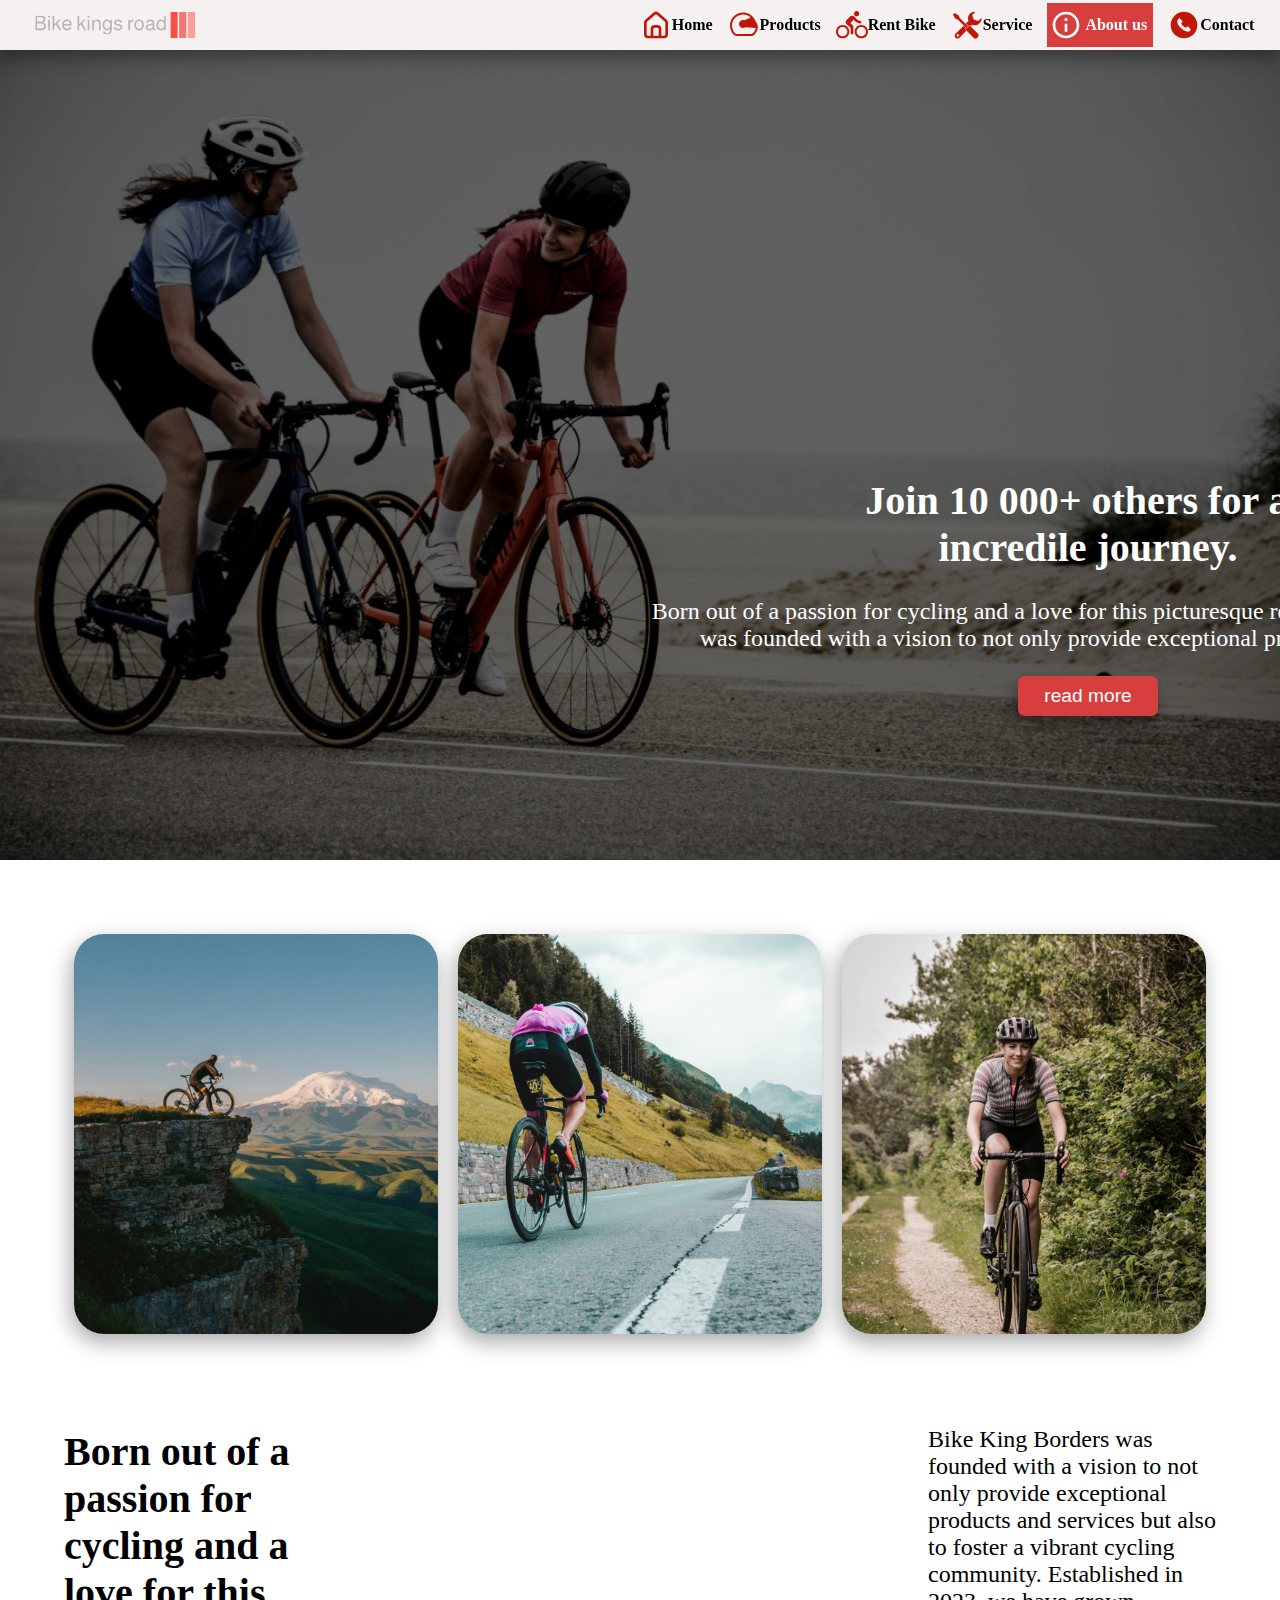
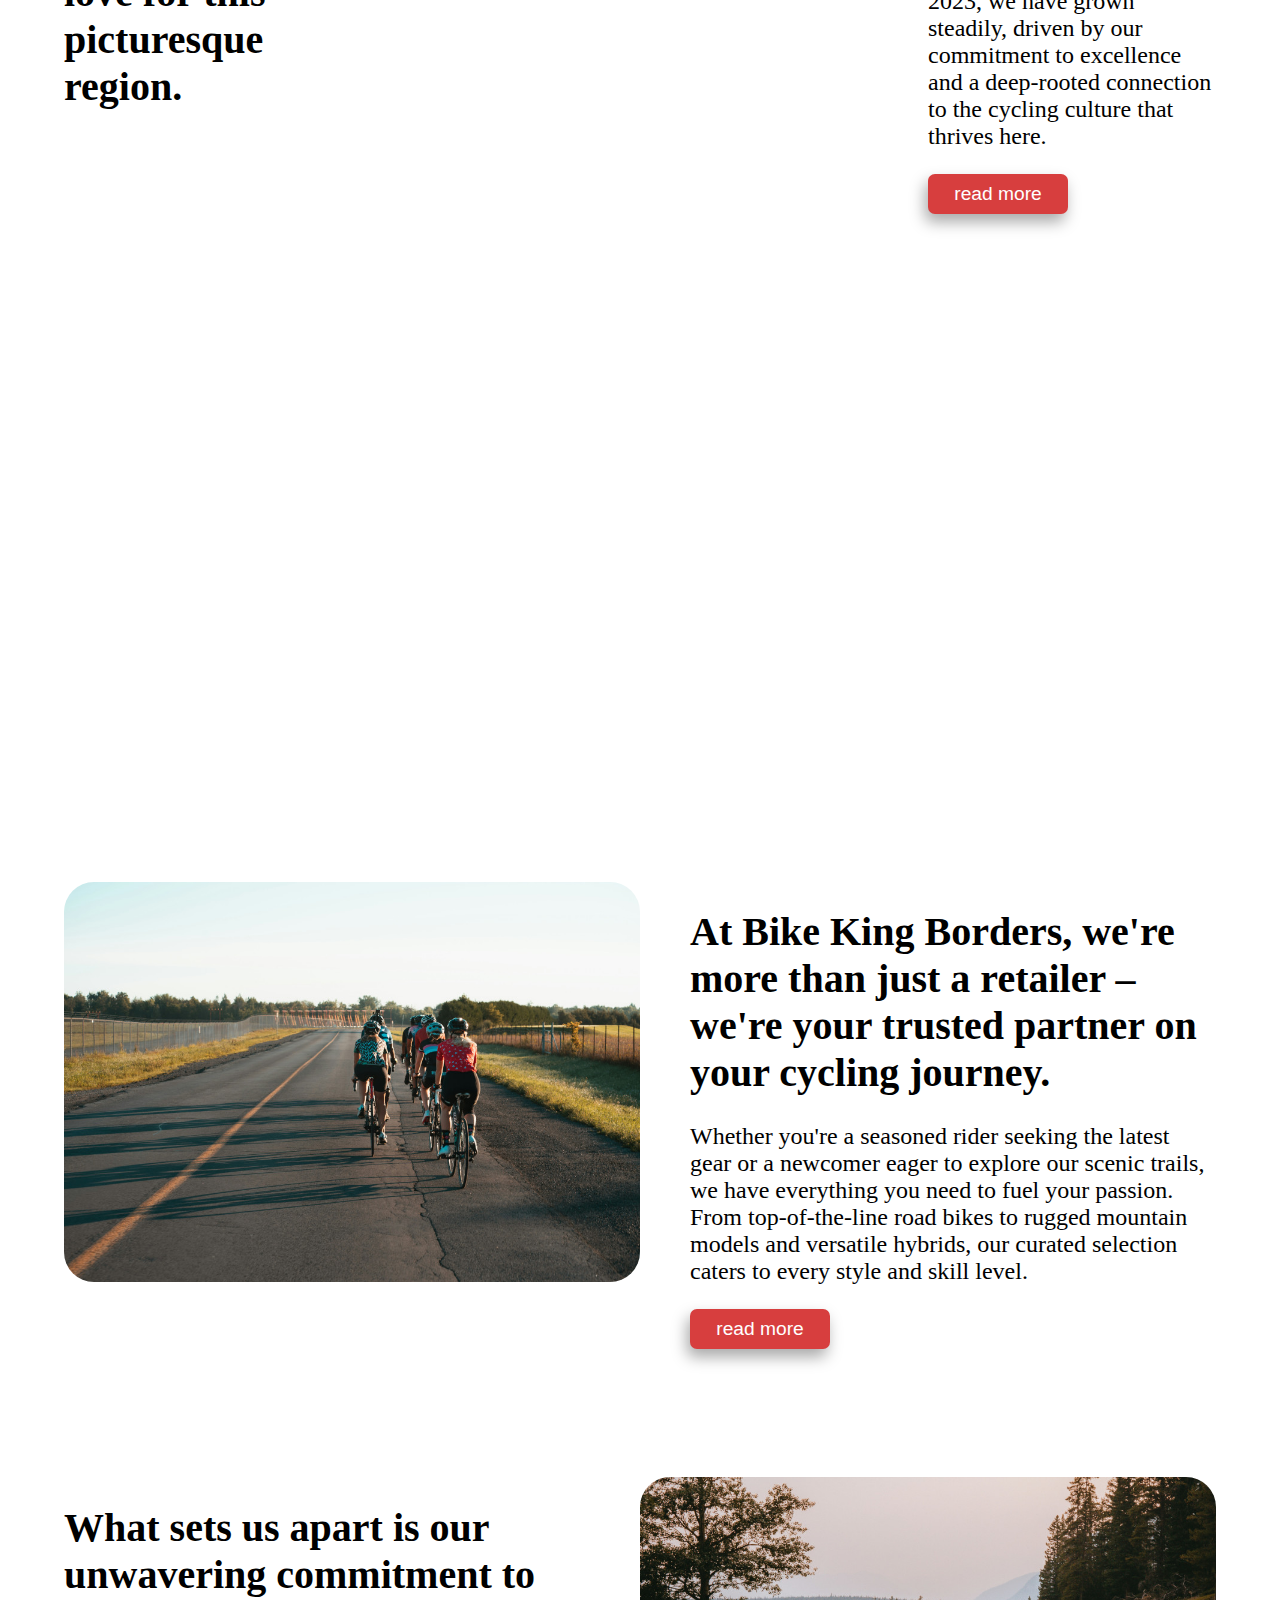
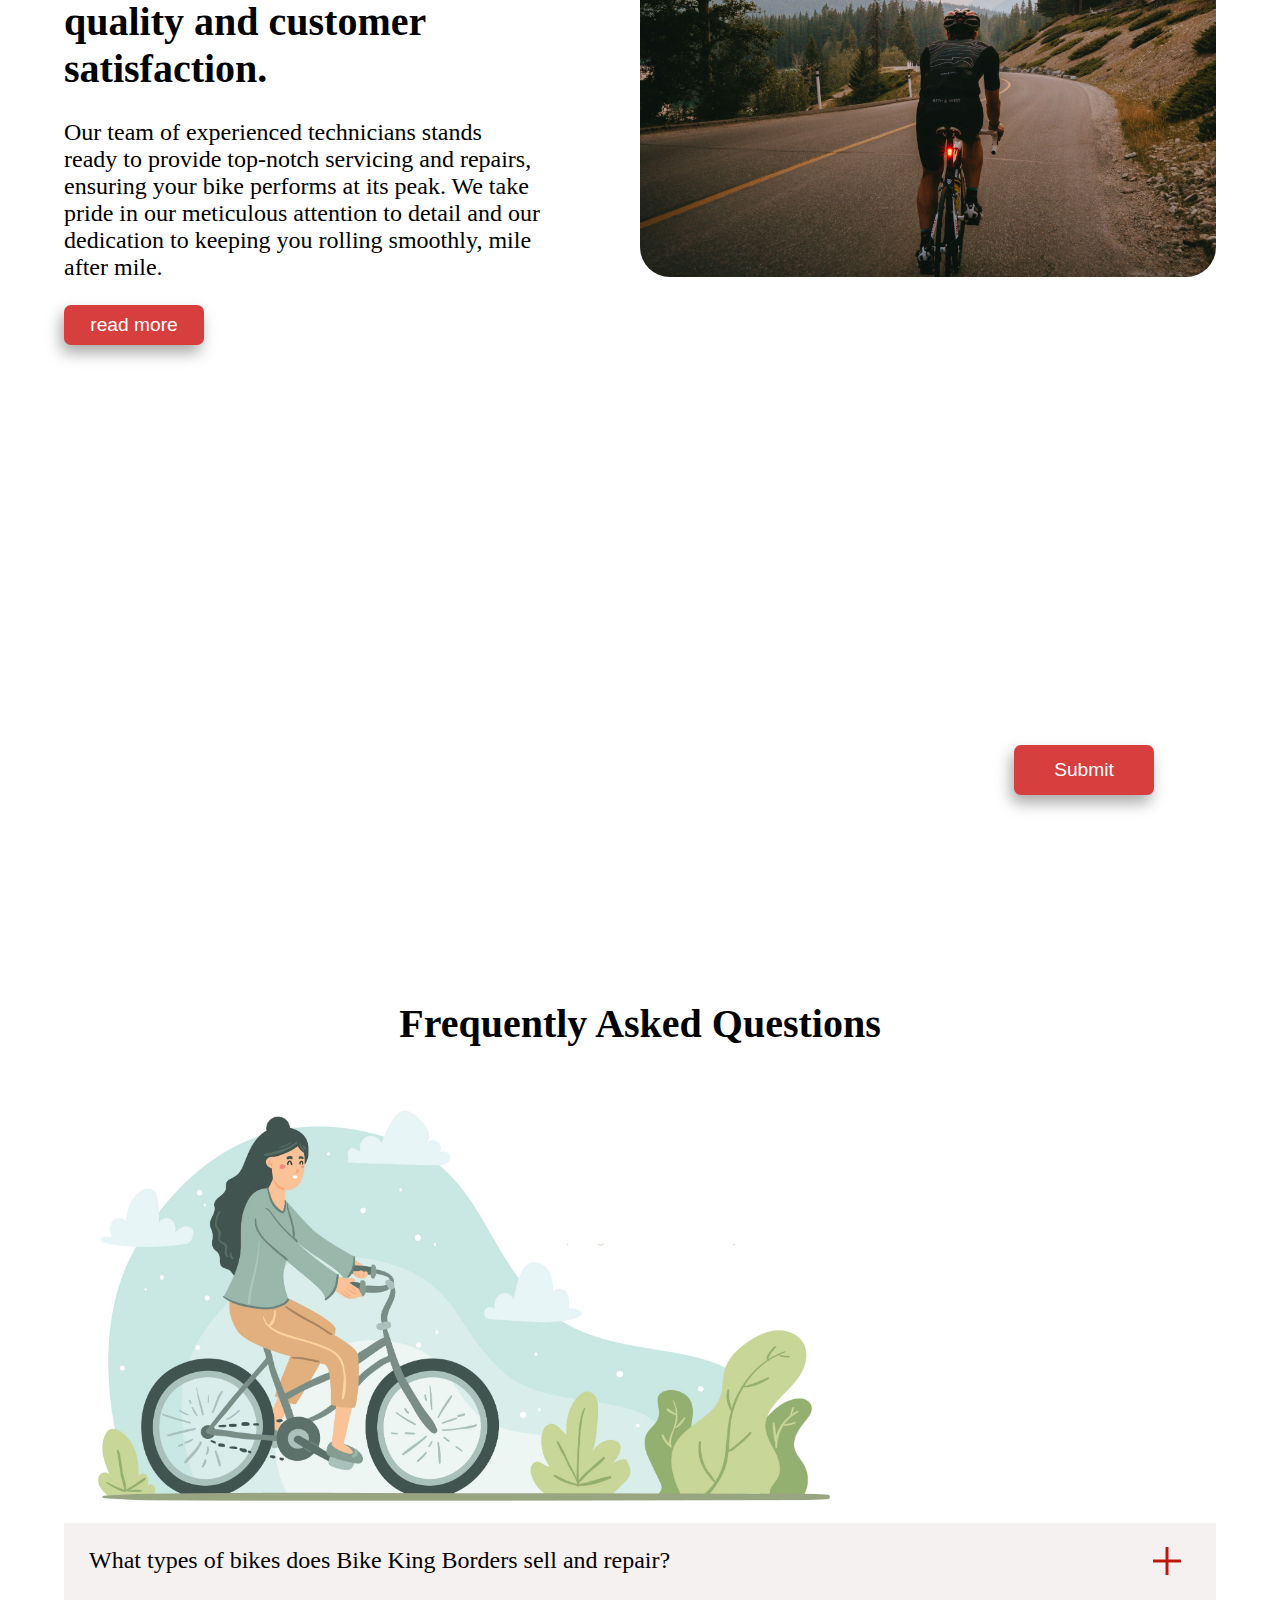
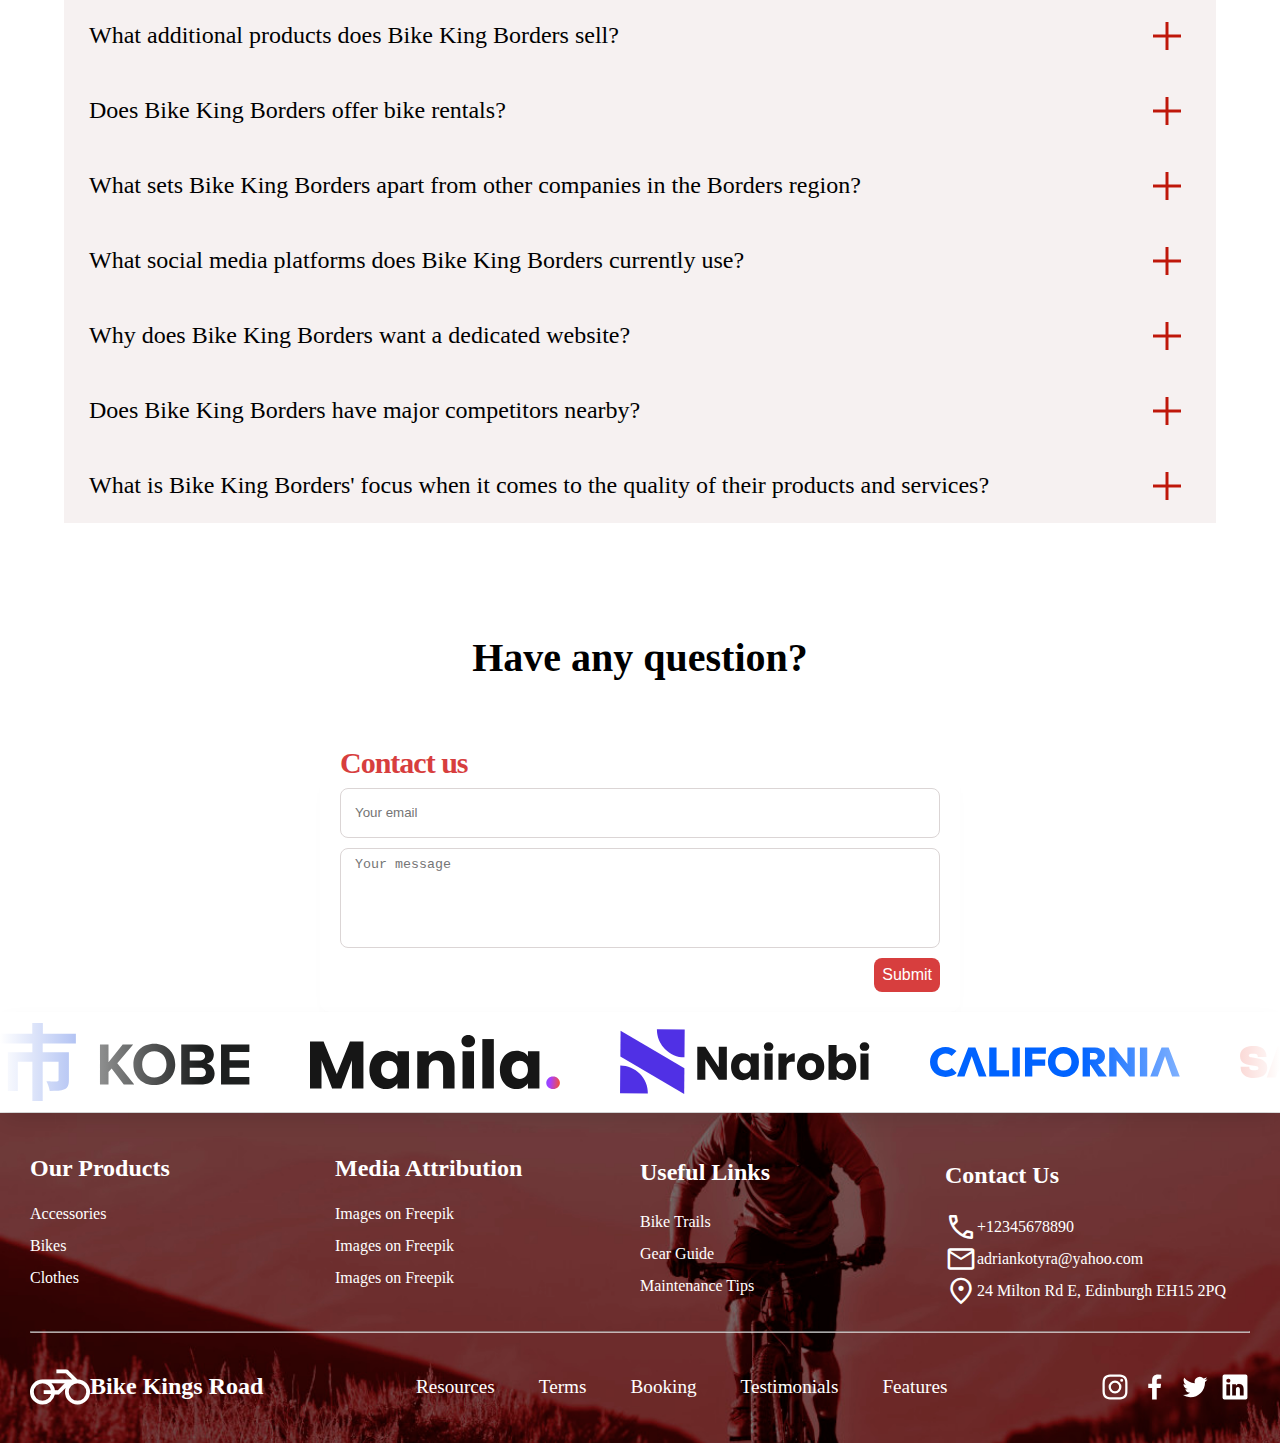
==== commit a711247e: "update" ====
--- a/about.html
+++ b/about.html
@@ -6,8 +6,10 @@
   <title>bike</title>
   <link rel="stylesheet" href="./css/style.css">
   <link rel="stylesheet" href="https://fonts.googleapis.com/css2?family=Material+Symbols+Outlined:opsz,wght,FILL,GRAD@24,400,0,0" />
+  <script src="https://code.jquery.com/jquery-3.7.1.min.js" integrity="sha256-/JqT3SQfawRcv/BIHPThkBvs0OEvtFFmqPF/lYI/Cxo=" crossorigin="anonymous"></script>
 </head>
 <body>
+  
   <div class="modal-container">
    
 
@@ -25,7 +27,7 @@
       </label>
     </div>
     <div class="nav-container-box logo-nav-container">
-      <img class="logo" src="./imgs/logo-no-background.svg" alt="">
+      <img class="logo" src="./imgs/logo-no-background-test.svg" alt="">
     </div>
     <div class="nav-conainer">
       
@@ -111,21 +113,27 @@
       <a href="contact.html " class="nav-link-container"><img class="img-nav "src="./imgs/home.svg" alt=""><p class="">contact</p></a>
     </div>
   </div>
-
-   <div class="top-about">
-        <div class="top-about-text">
-        <h1>Join 10 000+ others for an <br> incredile journey.</h1>
-        <p>Born out of a passion for cycling and a love for this picturesque region, Bike King Borders was founded with a vision to not only provide exceptional products and services but also to foster a vibrant cycling community. Established in 2023, we have grown steadily, driven by our commitment to excellence and a deep-rooted connection to the cycling culture that thrives here.
-        </p>
-        <button class="btn-custom read-more-trigger" id=0>read more</button>
-        </div>
-  
-
-    </div>
-
-
-
-    <div class="feedback_secion section-container">
+  <div class="hire-bikes-top about-sec col section-container">
+ 
+    <div class="text-hire">
+      
+      <h1>Join 10 000+ others for an <br> incredile journey.</h1>
+      <p>Born out of a passion for cycling and a love for this picturesque region, Bike King Borders was founded with a vision to not only provide exceptional products and services.
+      </p>
+      <button class="btn-custom read-more-trigger" id=0>read more</button>
+    
+ 
+    
+  
+    </div>
+  
+  </div>
+
+ 
+
+
+
+  <div class="feedback_secion section-container">
        
         <div class="about_container_about row ">
           <div class="feedback-col box-1 about-box-1">
--- a/css/style.css
+++ b/css/style.css
@@ -28,7 +28,11 @@
   top: 40%;
   transform: translate(-50%, -50%);
 }
+.accessories-btn-top {
+  height: 60px !important;
+}
 .header-section {
+  position: relative;
   width: 100%;
   height: 100vh;
 }
@@ -39,7 +43,20 @@
   background-repeat: no-repeat;
   background-position: center;
   background-size: cover;
-  background-image: url("../imgs/cycling-feedback3.jpg");
+  background-image: url("../imgs/professional-cyclist-wo.jpg") 
+}
+.clothes-main-slide {
+  background-position: center;
+  background-image: url("../imgs/cycling-feedback3.jpg") !important;
+
+}
+.accessories-main-slide {
+  background-position: center;
+  background-image: url("../imgs/front-view-kids-with-bike-outdoors.jpg") !important
+}
+.service-main-slide {
+  background-position: center;
+  background-image: url("../imgs/repair-bike.jpg") !important
 }
 .time-col {
   cursor: pointer;
@@ -496,6 +513,9 @@
   width: 100%;
   height: 100%;
 }
+.service-grid-row p {
+  opacity: 70%;
+}
 .service-grid-row img {
   border-radius: 30px;
   object-fit: cover;
@@ -534,7 +554,7 @@
 }
 .top-about-text h1,
 .top-contact h1 {
-  animation: subPagesAnimationText 0.8s forwards;
+  
 }
 .top-about-text {
   padding-top: 100px;
@@ -544,7 +564,7 @@
 
 .top-about-text p,
 .form-container {
-  animation: subPagesAnimationImg 0.8s forwards;
+  
   font-size: var(--paragraph-small-wide-screen);
 }
 .top-about {
@@ -808,12 +828,49 @@
 .img-container-about {
   margin-right: 5%;
 }
+.bikes-rent-road {
+  background-image: url("../imgs/rent-hire (3).jpg");
+}
+.bikes-rent-mountain {
+  background-image: url("../imgs/rent-hire (2).jpg");
+}
+.bikes-rent-hybrid {
+  background-image: url("../imgs/rent-hire (1).jpg");
+
+}
+.about-sec {
+  background-image: url("../imgs/about-bg.jpg");
+}
+.repair-sec {
+  background-position: top !important;
+  background-image: url("../imgs/big-accessories.jpg");
+}
+.contact-sub-top {
+  background-image: url("../imgs/professional-cyclist-woman.jpg");
+ 
+}
+
 .text-hire {
-  animation: subPagesAnimationText 0.8s forwards;
-  padding-right: 15%;
-}
-
+  width: 70% !important;
+}
+.text-hire .header {
+  color: white !important;
+}
+
+.text-hire > * {
+  color: white;
+}
+.hire-bikes-top h1{
+  color: white;
+}
 .hire-bikes-top {
+  background-attachment: fixed;
+  height: 90vh;
+  background-size: cover;
+  background-position: center;
+  background-repeat: no-repeat;
+  margin: auto;
+  text-align: center;
   padding: 5% 0;
 }
 .videoTextAnimation {
@@ -825,9 +882,7 @@
   height: 500px;
   object-fit: contain;
 }
-.hire-bikes-top > * {
-  width: 50%;
-}
+
 
 .service-cities-container img {
   border: 10px solid rgb(255, 255, 255);
@@ -898,10 +953,11 @@
   height: 60px;
 }
 .hamburger {
+  top: 5px;
   width: 40px;
   height: 40px;
   position: absolute;
-  right: 0;
+  right: 5px;
   display: none;
 }
 .top_section {
@@ -954,15 +1010,16 @@
   font-size: var(--paragraph-small-wide-screen);
   color: white;
 }
+
 .contact-address-container {
   background-color: var(--bg-gray);
 }
 .top-contact img {
+  display: block;
   padding-left: 5%;
   object-fit: cover;
-  width: 100%;
-
-  margin: 0 0 0 auto;
+  width: 400px;
+  margin: auto;
 }
 .top-contact h1 {
   padding-bottom: 10%;
@@ -1121,6 +1178,7 @@
   font-weight: 800;
 }
 .logo-nav-container {
+
   display: flex;
 
   justify-content: left;
@@ -1241,7 +1299,7 @@
   align-items: center;
   flex-wrap: wrap;
   align-content: center;
-  gap: 40px;
+  gap: 15px;
   display: flex;
   flex-direction: row;
 }
@@ -1271,7 +1329,7 @@
   box-shadow: -3px 8px 15px 0px rgba(0, 0, 0, 0.34);
   -webkit-box-shadow: -3px 8px 15px 0px rgba(0, 0, 0, 0.34);
   -moz-box-shadow: -3px 8px 15px 0px rgba(0, 0, 0, 0.34);
-
+  padding: 0 2%;
   font-weight: 600;
   z-index: 999;
   margin: auto;
@@ -1541,12 +1599,12 @@
   margin-left: 40px;
 }
 .hire-bike-part-1 img {
-  /* box-shadow: var(--shadow-box); */
+ 
   display: block;
   margin: auto;
   object-fit: contain;
-  width: 60%;
-  height: 60%;
+  width: 50%;
+  height: 50%;
 }
 .hire-bike-part-1 {
   width: 600px;
@@ -1665,20 +1723,37 @@
   background-size: cover;
   background-position: center;
 }
+.top-sub-pages-text, .text-hire{
+
+  width: 100%;
+  top: 50%;
+ left: 50%;
+  position: absolute;
+  animation: subPagesAnimationText 0.6s forwards;
+}
 .top-sub-pages h1 {
-  animation: subPagesAnimationText 0.6s forwards;
-  width: 50%;
-  display: block;
-  padding: 10vh 0 0 0;
-  margin: auto;
-}
-.top-sub-pages img {
-  animation: subPagesAnimationImg 0.6s forwards;
-  object-fit: contain;
-  width: 650px;
-  height: 500px;
+
+ 
+}
+.bikes-sub-top {
+  background-position-y: center;
+  background-image: url("../imgs/man-mountain-biking-equipment.jpg");
+}
+.accessories-sub-top {
+  background-position-y: center;
+  background-image: url("../imgs/close-up-person-with-electric-bike.jpg");
+}
+.clothes-sub-top {
+  background-position-y: center;
+  background-image: url("../imgs/man-cycling-outdoors-with-his-bike.jpg");
 }
 .top-sub-pages {
+  background-attachment: fixed;
+  background-repeat: no-repeat;
+  height: 90vh;
+  color: white;
+  background-size: cover;
+  
   padding: 5% 0;
   text-align: center;
   margin: auto;
@@ -2174,7 +2249,7 @@
 }
 .logo {
   transform: scale(0.9);
-  width: 80px;
+  width: 180px;
   height: 50px;
 }
 .bike-card img {
@@ -2458,6 +2533,10 @@
   width: 80%;
   height: 80%;
   background-color: white;
+}
+.modal-accessories {
+  background-size: contain !important;
+  height: 40vh !important;
 }
 .modal-container-box {
   overflow-y: scroll;
@@ -2746,6 +2825,69 @@
   width: 300px;
   height: 200px;
 }
+
+/*  slider  */
+.hidden{
+  display: none !important
+}
+
+.sliderContainer{
+    display: flex;
+    justify-content: center;
+    position: absolute;
+    width: 100%;
+    height: 100%;
+  
+    background-color: #ffffff;
+   
+}
+
+
+
+.sliderContainer>div{
+    display: flex;
+    justify-content: center;
+    align-items: center;
+    position: absolute;
+    width: 100%;
+    height: 100%;
+    color: #fff;
+    font-size: 25px;
+    background-size: cover;
+}
+
+
+/* .sliderContainer>div:first-of-type{
+    background-image: url('./imgs/about-bg.jpg')
+}
+
+.sliderContainer>div:nth-of-type(2){
+  background-image: url('./imgs/about-bg.jpg')
+}
+
+.sliderContainer>div:nth-of-type(3){
+  background-image: url('./imgs/about-bg.jpg')
+}
+
+.sliderContainer>div:last-of-type{
+  background-image: url('./imgs/about-bg.jpg')
+} */
+
+
+.magicStartLoop{
+  animation: in 800ms ease
+}
+
+@keyframes in{
+  0%{
+    right: -1513.2px
+  }
+
+  100%{
+    right: 0
+  }
+}
+
 
 @media screen and (max-width: 1050px) {
   .rent-bikes-col-container {
@@ -3014,6 +3156,9 @@
   .bootom-text-top2 {
     top: 40%;
   }
+  .logo {
+    width: 140px;
+  }
   .text-section-top {
     padding-top: 0;
   }
@@ -3052,6 +3197,12 @@
   }
 }
 @media screen and (max-width: 850px) {
+  .hire-bikes-top, .top-sub-pages, .header-section {
+    height: 60vh;
+  }
+  .top-sub-pages-text, .text-hire {
+    top: 30%;
+  }
   .rent-bikes-col-container {
     background-size: 100%;
     height: 300px;
@@ -3284,6 +3435,9 @@
     animation: unset;
     right: unset;
     left: unset;
+  }
+  .modal-accessories {
+    background-size: 70% !important;
   }
   .about_container_about > * {
     width: 100%;
@@ -3517,11 +3671,11 @@
 }
 @keyframes subPagesAnimationText {
   0% {
-    transform: translateX(-15%);
+    transform: translate(-35%,-50%);
     opacity: 50%;
   }
   100% {
-    transform: translateX(0%);
+    transform: translate(-50%, -50%);
     opacity: 100%;
   }
 }
@@ -3601,8 +3755,8 @@
 .slider {
   position: relative;
   width: 50%;
-
-  margin: 50px auto 50px;
+  padding: 5%;
+  margin: auto;
   user-select: none;
   touch-action: pan-y;
 }
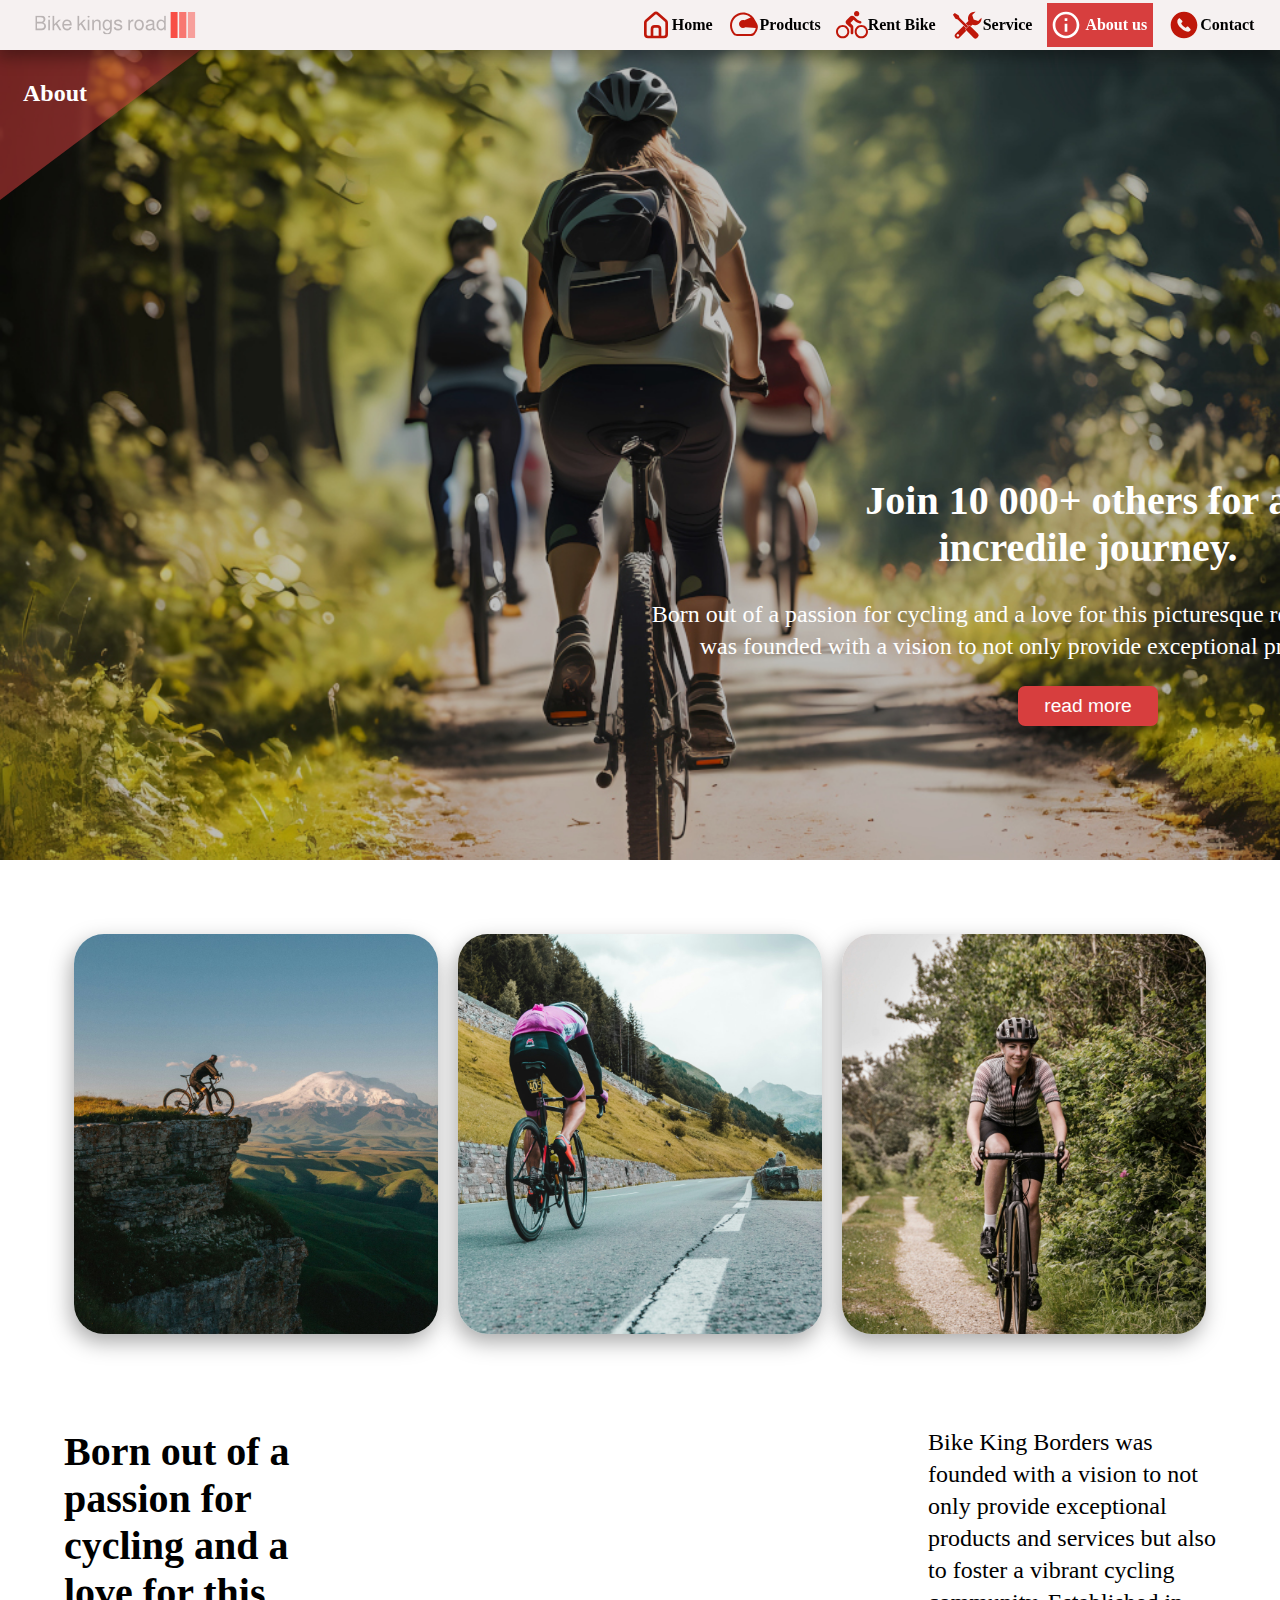
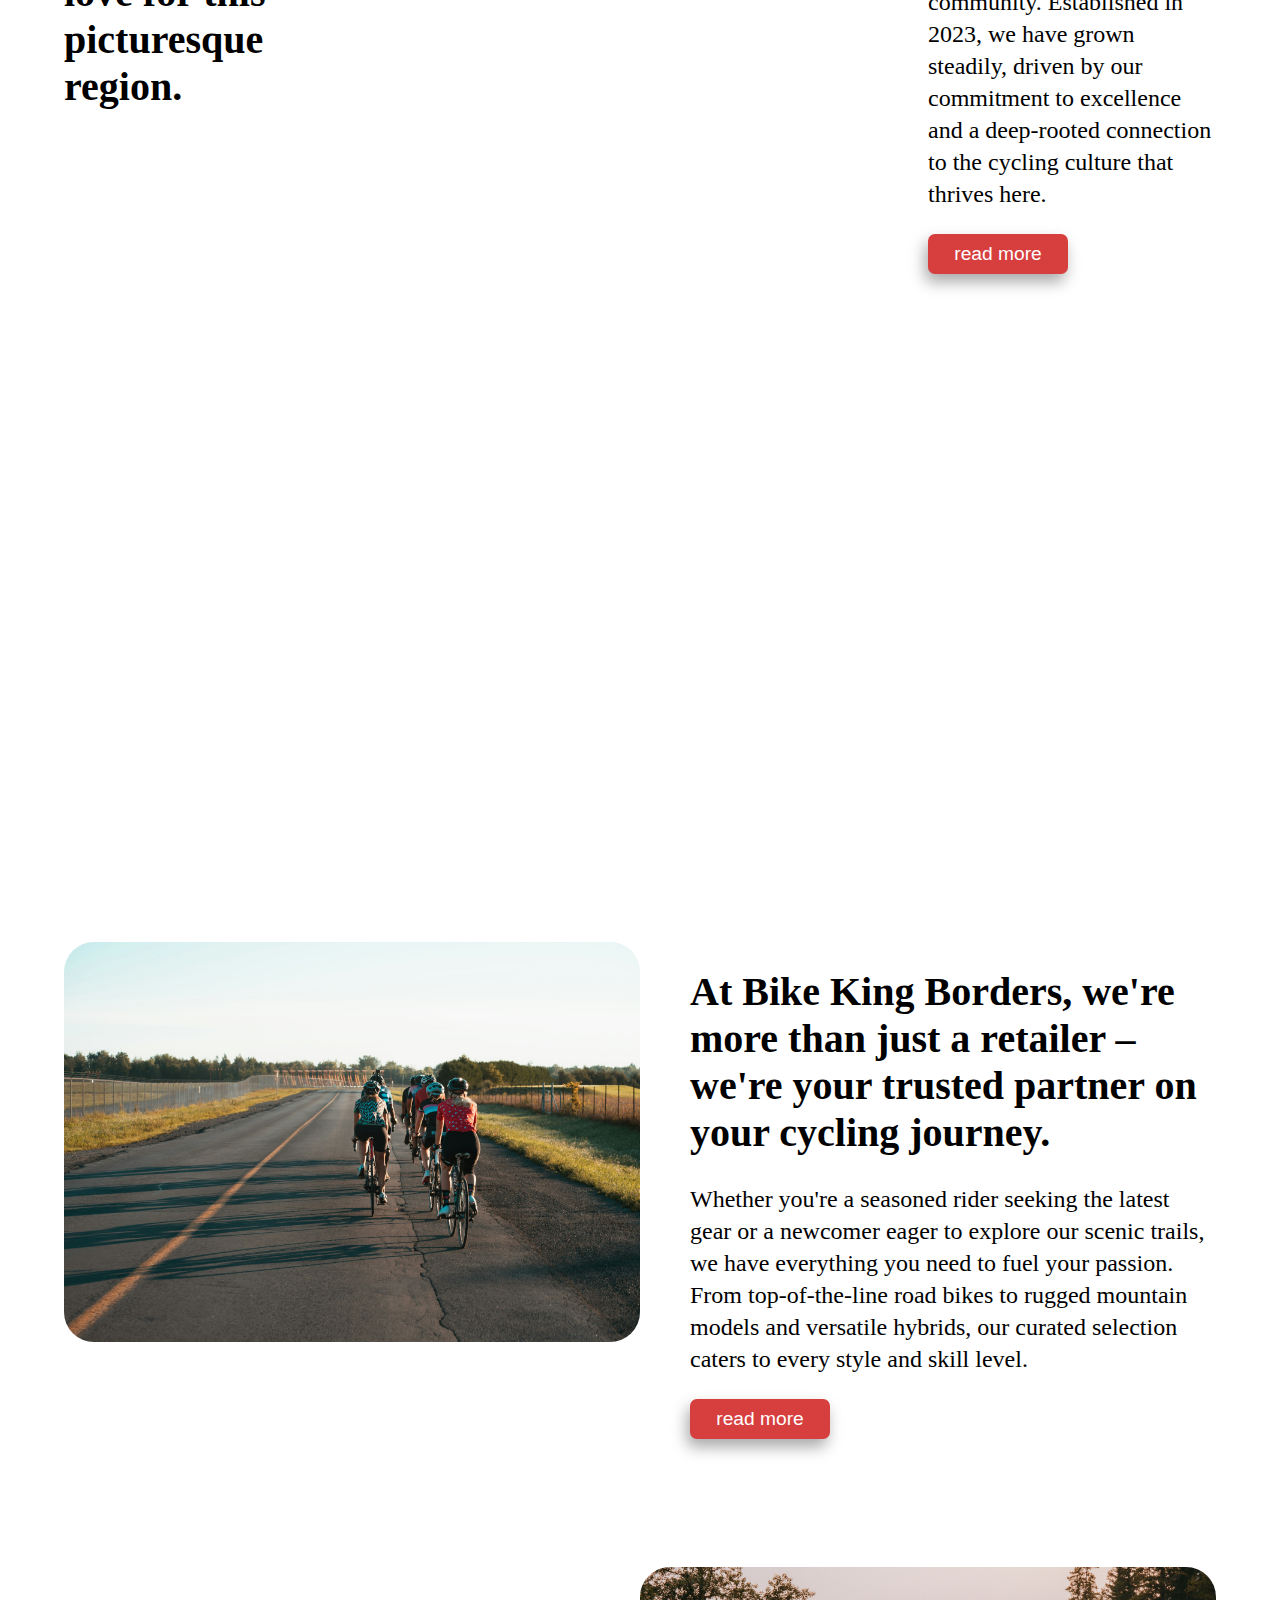
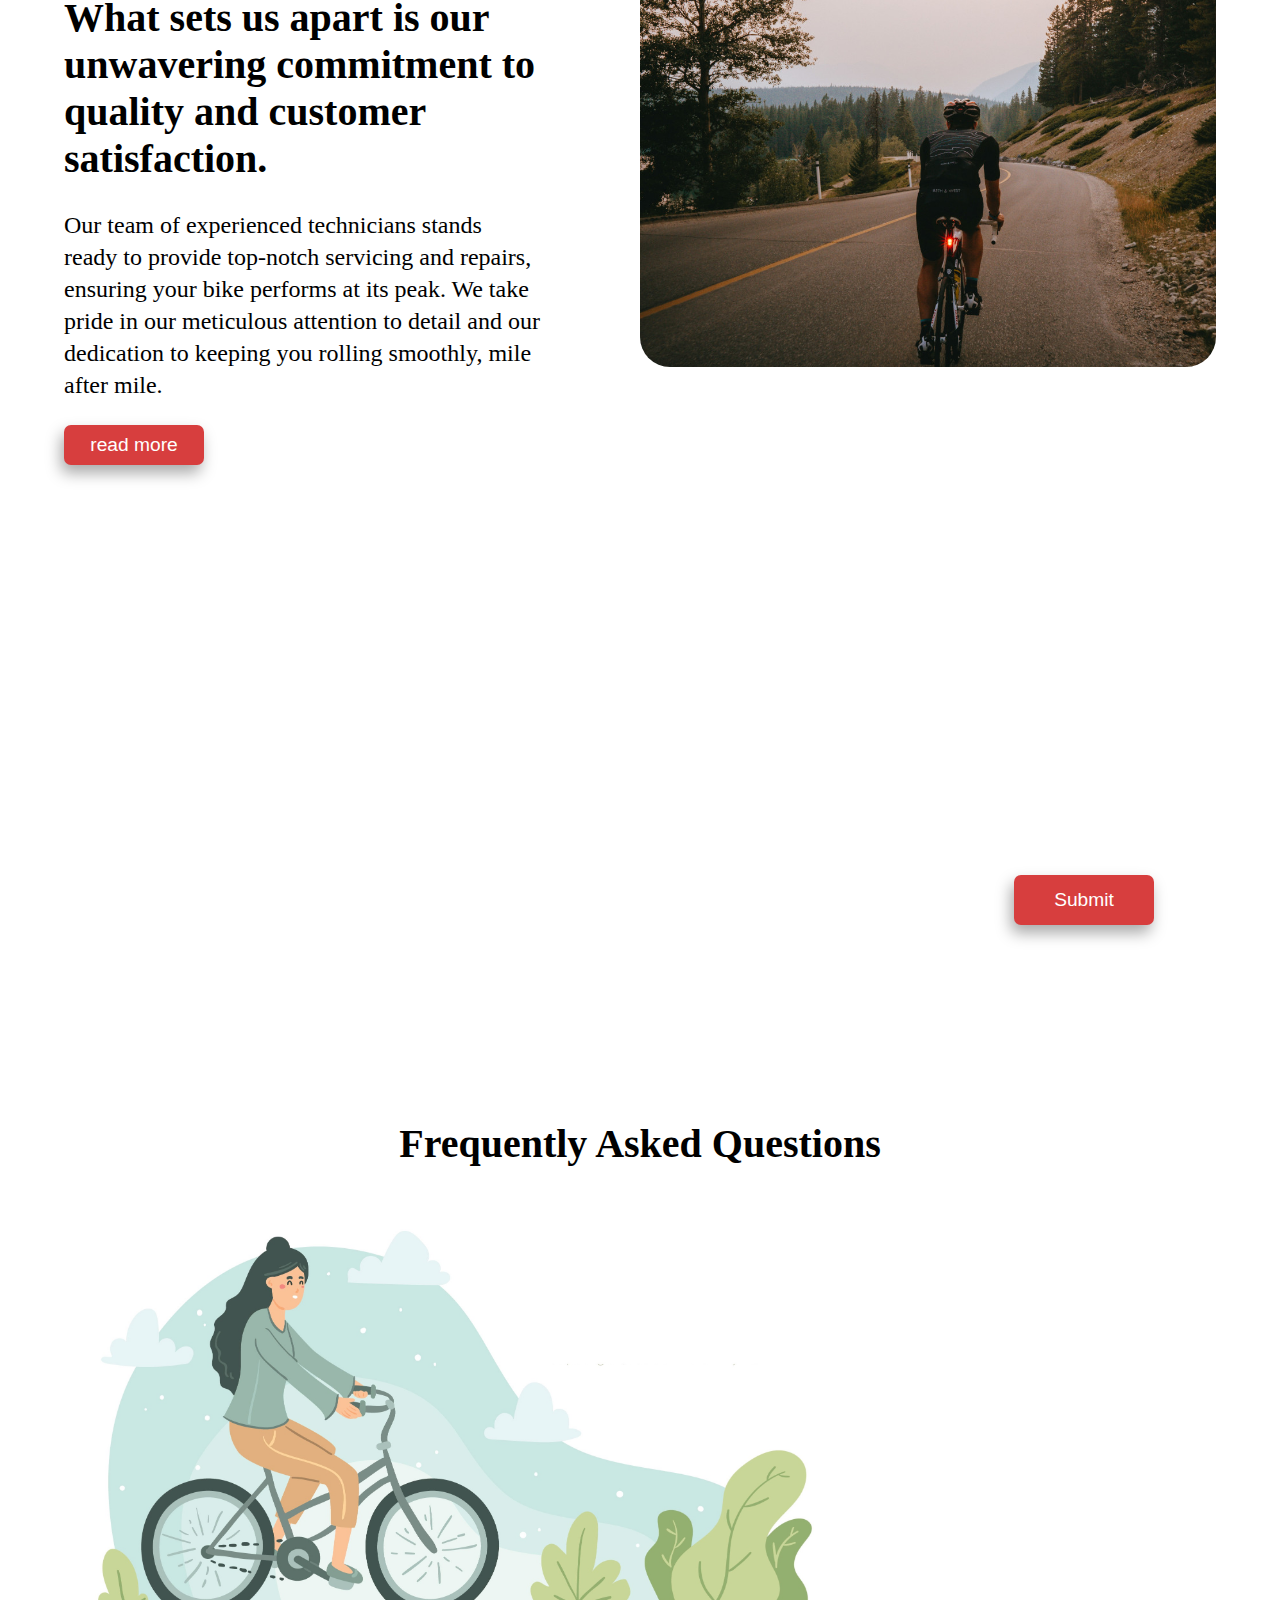
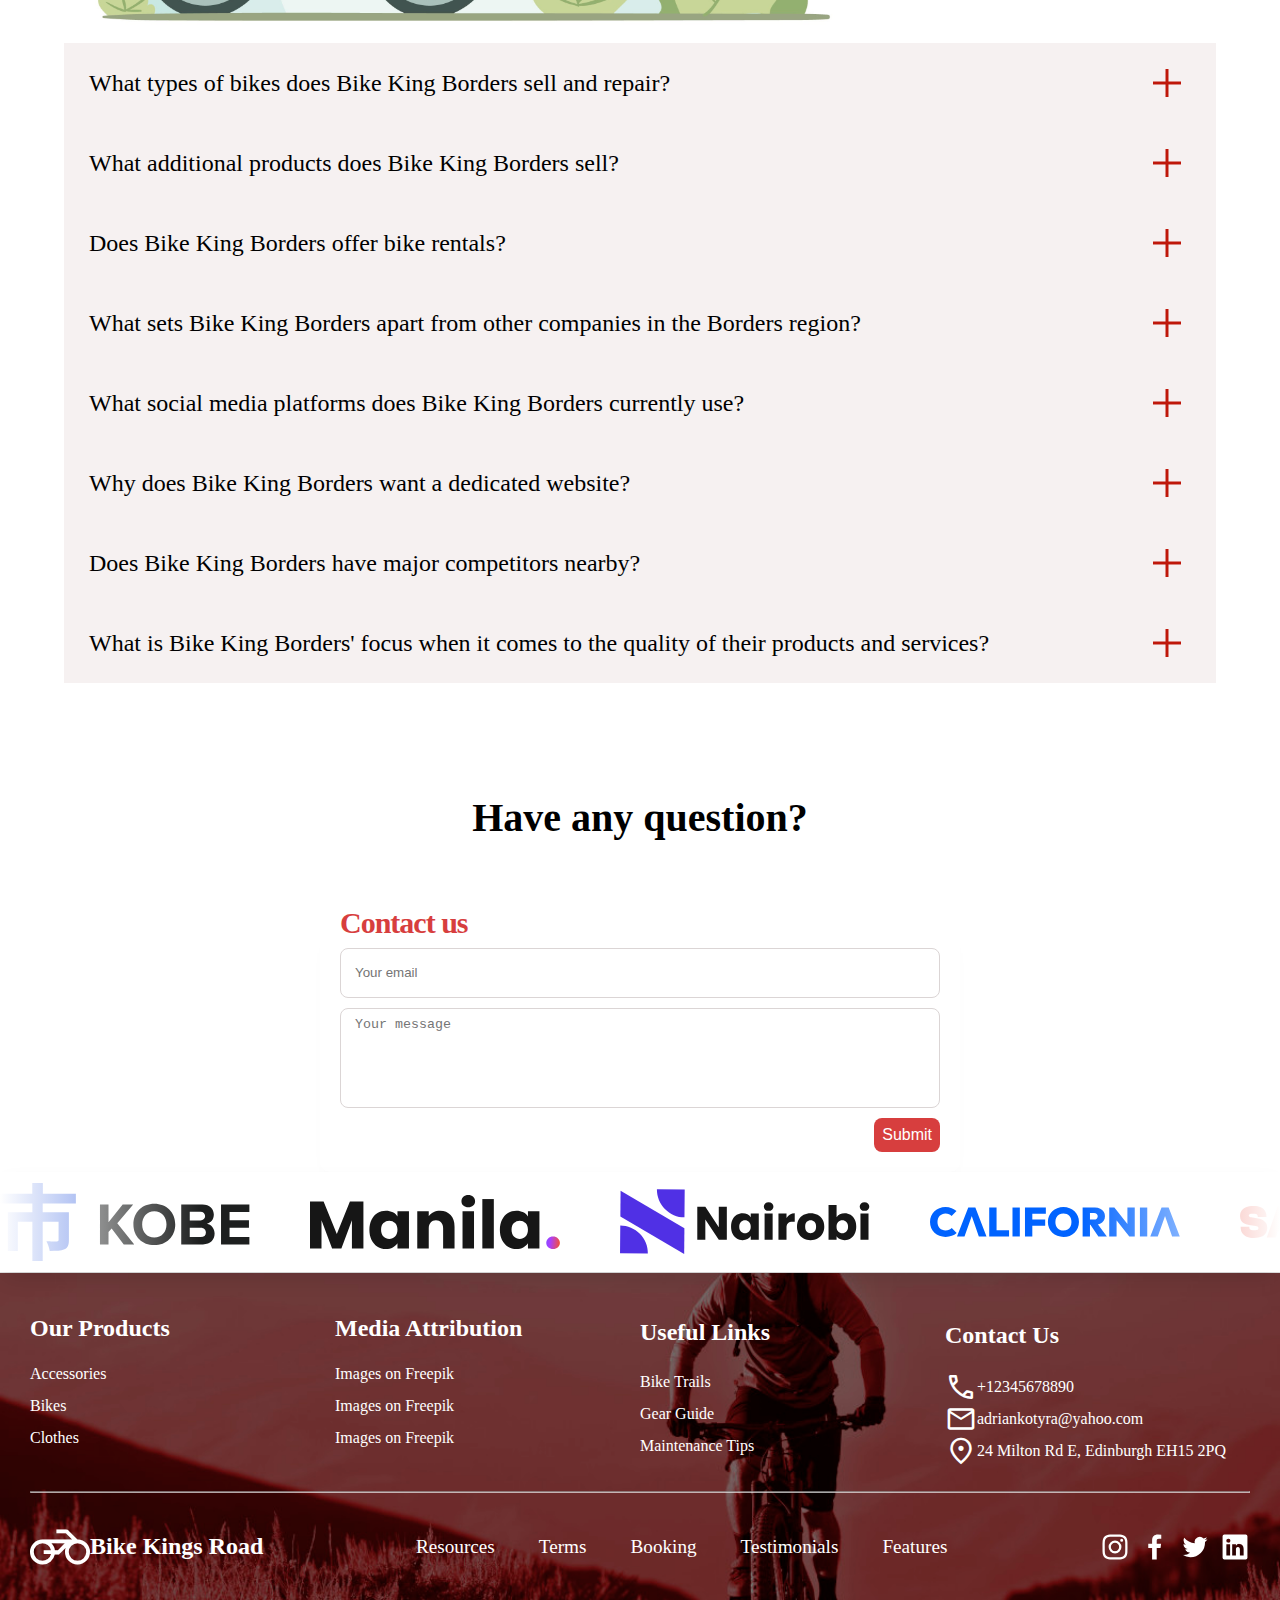
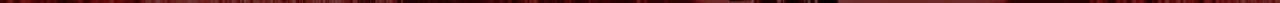
==== commit 2571cda6: "update" ====
--- a/about.html
+++ b/about.html
@@ -113,8 +113,13 @@
       <a href="contact.html " class="nav-link-container"><img class="img-nav "src="./imgs/home.svg" alt=""><p class="">contact</p></a>
     </div>
   </div>
-  <div class="hire-bikes-top about-sec col section-container">
- 
+  <div class="hire-bikes-top about-sec col">
+    <div class="label">
+      <div class="text-label">
+        About
+      </div>
+      
+    </div>
     <div class="text-hire">
       
       <h1>Join 10 000+ others for an <br> incredile journey.</h1>
@@ -382,7 +387,7 @@
             
             <ul class="nav__ul">
               <li class="row">
-                <span class="material-symbols-outlined">
+                <span class="material-symbols-outlined icon-red">
                   call
                 </span>
                 +12345678890
@@ -390,7 +395,7 @@
               </li>
               
               <li class="row">
-                <span class="material-symbols-outlined">
+                <span class="material-symbols-outlined icon-red">
                  mail
                 </span>
                 adriankotyra@yahoo.com
@@ -398,7 +403,7 @@
               
                  
               <li class="row">
-                <span class="material-symbols-outlined">
+                <span class="material-symbols-outlined icon-red">
                   location_on
                 </span>
                 24 Milton Rd E, Edinburgh EH15 2PQ
@@ -414,7 +419,7 @@
       <div class="container-footer-box row">
        
         <h1 class="nav__title row logo-footer-div">
-          <span class="material-symbols-outlined">
+          <span class="material-symbols-outlined icon-red">
           motorcycle
          </span>
          Bike Kings Road
--- a/css/style.css
+++ b/css/style.css
@@ -1,3 +1,12 @@
+
+
+
+
+
+
+
+
+
 :root {
   --shadow-box: -3px 8px 15px 0px rgba(0, 0, 0, 0.34);
   --red-main: #d73e3e;
@@ -13,7 +22,43 @@
   --paragraph-small-wide-screen-nav: 1rem;
   --paragraph-very-small-wide-screen: 0.8rem;
 }
-
+.text-label {
+  font-size: var(--paragraph-wide-screen);
+  padding: 30px 90px 0 0;
+}
+.label {
+  font-weight: 700;
+  text-align: center;
+  clip-path: polygon(0% 0%, 100.1% 0%, 0% 100%);
+  height: 150px;
+  width:  200px;
+  color: white;
+  z-index: 2;
+  position: absolute;
+  top: 50;
+  left: 0;
+  background-color: #d73e3e86;
+}
+.nav-conainer p {
+  line-height: 0rem
+}
+body p{
+  line-height: 2rem;
+}
+.text-mid-container .col span {
+ 
+  color: white;
+  opacity: 100%;
+  background-color: var(--red-main);
+}
+.address-map {
+  display: none;
+  padding: 20px 0;
+  background-color: var(--red-main);
+  color: white;
+  text-align: center;
+  font-size: var(--h1-fontsize);
+}
 .rightToleftFade {
   animation: rightToleftFadeAnimation 0.7s forwards !important;
 }
@@ -31,17 +76,29 @@
 .accessories-btn-top {
   height: 60px !important;
 }
+.header-section p, .three-cols-service p, .bottom-mid-section h3 {
+  text-align: left;
+
+}
+.bottom-mid-section .material-symbols-outlined  {
+  padding-right: 20px;
+}
+.three-cols-service p {
+  padding-left: 20px;
+
+}
 .header-section {
   position: relative;
   width: 100%;
   height: 100vh;
+  overflow: hidden;
 }
 .header-container {
   position: relative;
   width: 100%;
   height: 100%;
   background-repeat: no-repeat;
-  background-position: center;
+  background-position: 50% 55%;
   background-size: cover;
   background-image: url("../imgs/professional-cyclist-wo.jpg") 
 }
@@ -199,7 +256,7 @@
   background: #f2f2f2;
 }
 .about-section-container {
-  padding: 5% 5% 0 5%;
+  padding: 5% 5% 5% 5%;
 }
 .about-section {
   position: relative;
@@ -208,6 +265,7 @@
   opacity: 70%;
 }
 body {
+  padding-top: 50px;
   overflow-x: hidden;
 }
 .img-slider-auto {
@@ -219,10 +277,14 @@
 .extra-big {
   font-size: var(--h1-extra-big) !important;
 }
+.icon-red {
+  cursor: pointer;
+  filter: invert(18%) sepia(58%) saturate(4755%) hue-rotate(354deg)
+  brightness(82%) contrast(103%);
+}
 .material-symbols-outlined {
   font-size: 60px !important;
-  filter: invert(18%) sepia(58%) saturate(4755%) hue-rotate(354deg)
-    brightness(82%) contrast(103%);
+  
 }
 .book-modal img {
   width: 50%;
@@ -292,10 +354,19 @@
 .col-100 {
   width: 100%;
 }
+.col-30 {
+  width: 30%;
+}
 .col-50 {
   width: 50%;
 }
 .bottom-mid-section {
+  background-position: center;
+  width: 100%;
+  background-attachment: fixed;
+  background-size: cover;
+  background-repeat: no-repeat;
+  background-image: url("../imgs/cyclist-rend.jpg");
   background-color: var(--bg-gray);
   padding: 5%;
 }
@@ -576,6 +647,9 @@
 }
 .box-imgs {
   position: relative;
+}
+.col-service p{
+  text-align: left;
 }
 .col-service .text {
   display: none;
@@ -816,11 +890,25 @@
   flex-wrap: wrap;
   margin: auto;
   width: 100%;
-  padding: 5% 5%;
-  display: flex;
-}
-
+  padding: 0% 5% 5% 5%;
+  display: flex;
+}.input_box {
+  gap : 30px
+}
+.button_form {
+  min-height: 40px !important;
+  background-color: white !important;
+  color: red !important;
+  margin-top: 20px;
+}
+.btn-feedback, .button_form {
+
+  min-height: 60px !important;
+  background-color: white !important;
+  color: red !important;
+}
 .feedback_container {
+
   gap: 20px;
   width: 3500px;
   display: flex;
@@ -839,7 +927,7 @@
 
 }
 .about-sec {
-  background-image: url("../imgs/about-bg.jpg");
+  background-image: url("../imgs/full-shot-friends-bicycles-outdoors.jpg");
 }
 .repair-sec {
   background-position: top !important;
@@ -871,7 +959,7 @@
   background-repeat: no-repeat;
   margin: auto;
   text-align: center;
-  padding: 5% 0;
+
 }
 .videoTextAnimation {
   animation: videoTextAnimation 0.5s forwards;
@@ -918,7 +1006,7 @@
   font-size: var(--h3-wide-screen);
 }
 body {
-  padding-top: 50px;
+
   overflow-x: hidden;
 }
 .news-text {
@@ -1033,7 +1121,7 @@
   padding-top: 5%;
 }
 .form-container {
-  width: 80%;
+  width: 100%;
   padding-bottom: 5vh;
 }
 .top-contact h1 {
@@ -1043,7 +1131,7 @@
   color: var(--red-main);
 }
 .visible-service {
-  animation: serviceAnimation 0.7s forwards;
+  animation: serviceAnimation 0.7s forwards !important;
 }
 .hidden {
   opacity: 0%;
@@ -1575,7 +1663,7 @@
 
   position: absolute;
   bottom: 0px;
-  height: 200px;
+  height: 230px;
   padding: 20px;
 
   background-color: rgba(0, 0, 0, 0.466);
@@ -1710,6 +1798,7 @@
   width: 100% !important;
   height: 100%;
 }
+
 .feedback-col {
   box-shadow: -3px 8px 21px 0px rgba(0, 0, 0, 0.34);
   -webkit-box-shadow: -3px 8px 21px 0px rgba(0, 0, 0, 0.34);
@@ -1754,7 +1843,7 @@
   color: white;
   background-size: cover;
   
-  padding: 5% 0;
+ 
   text-align: center;
   margin: auto;
   display: block;
@@ -1777,6 +1866,7 @@
   width: 50%;
 }
 .desc-bikes-bike p {
+  text-align: left;
   width: 50%;
   margin: auto;
 }
@@ -2373,13 +2463,16 @@
   opacity: 70%;
 }
 .star-icon {
-  filter: invert(15%) sepia(66%) saturate(4818%) hue-rotate(354deg)
-    brightness(88%) contrast(103%);
+  filter: invert(35%) sepia(36%) saturate(2210%) hue-rotate(328deg) brightness(93%) contrast(98%);
   width: 30px !important;
   height: 30px !important;
 }
 .person-name {
   font-weight: 700;
+}
+.feedback-cross {
+  filter: invert(100%) sepia(0%) saturate(2%) hue-rotate(246deg) brightness(107%) contrast(101%);
+  top: 60px;
 }
 .feedback-person-img-container img {
   object-fit: cover;
@@ -2387,7 +2480,16 @@
   height: 120px;
   border-radius: 50%;
 }
+.feedback-card:hover .star-icon {
+  filter: invert(100%) sepia(0%) saturate(2%) hue-rotate(246deg) brightness(107%) contrast(101%);
+}
+.feedback-card:hover {
+  transition: 0.2s;
+  background-color: var(--red-main);
+  color: white;
+}
 .feedback-card {
+  cursor: pointer;
   flex-direction: column-reverse !important;
   border: 2px solid rgb(247, 243, 243);
   justify-content: center;
@@ -2425,19 +2527,39 @@
 }
 .selected {
   background-color: var(--red-main);
-  color: white;
+  color: #ffffff;
 }
 .properties-bike .row {
   justify-content: space-between;
+}
+.feedback_input {
+  border: 2px solid white;
+  height: 30px;
+}
+.msg_feedback {
+  resize: none;
+  width: 100%;
+}
+.button_form {
+
 }
 .appointment-button {
   display: table;
   margin: 10px auto 30px auto;
 }
-
+.feedback-leave {
+  animation: dropDownAnimation 0.3s forwards;
+  width: 100%;
+}
+.empty_star {
+  cursor: pointer;
+  filter: invert(97%) sepia(4%) saturate(38%) hue-rotate(127deg) brightness(107%) contrast(100%);
+  width: 40px;
+  height: 40px;
+}
 .modal-container {
   display: none;
-  z-index: 9999;
+  z-index: 99999999999999999 !important;
   position: fixed;
   width: 100%;
   height: 100%;
@@ -2537,6 +2659,71 @@
 .modal-accessories {
   background-size: contain !important;
   height: 40vh !important;
+}
+.modal-container-map {
+  overflow-y: scroll;
+  top: 20%;
+  position: fixed;
+  left: 50%;
+  transform: translate(-50%, -20%);
+  width: 60%;
+  height: 60%;
+  background-color: white;
+}
+.text-container-modal-feedback {
+  padding: 20px;
+}
+.feedback-section-modal {
+
+  display: flex;
+  justify-content: center;
+}
+.customer-card-feedback h3{
+  text-align: center;
+}
+.customer-name-stars-container{
+  font-weight: 700;
+}
+.customer-card-feedback {
+  box-shadow: var(--shadow-box);
+  border-radius: 30px;
+  width: 500px;
+  transform: translateY(-20vh);
+  height: calc(80vh + 40px);
+
+  position: relative;
+  background-color: white;
+  color: black;
+}
+.customer-name-stars-container {
+  width: 100%;
+
+  
+  align-items: center;
+  color: black;
+  justify-content: space-between;
+}
+.customer-card-feedback img{
+  border-top-left-radius: 30px;
+  border-top-right-radius: 30px;
+  width: 100%;
+  height: 50%;
+  object-fit: cover;
+
+}
+
+.feedback-modal {
+  padding: 20px;
+  color: white;
+  animation: modalFade 0.3s forwards;
+  top: 40%;
+  position: fixed;
+  left: 50%;
+  transform: translate(-50%, -20%);
+  width: 100%;
+  height: 60%;
+  background-color: var(--red-main);
+  
 }
 .modal-container-box {
   overflow-y: scroll;
@@ -2827,7 +3014,7 @@
 }
 
 /*  slider  */
-.hidden{
+.hidden-slider{
   display: none !important
 }
 
@@ -2855,7 +3042,12 @@
     font-size: 25px;
     background-size: cover;
 }
-
+.bottom-mid-section h3 {
+  min-height: 160px;
+  padding: 30px;
+  color: white;
+  background-color:#d73e3e9e
+}
 
 /* .sliderContainer>div:first-of-type{
     background-image: url('./imgs/about-bg.jpg')
@@ -2964,6 +3156,7 @@
     padding: 15px;
   }
   .text-hire {
+
     padding-right: 0;
   }
   .hire-bikes-top > * {
@@ -2984,9 +3177,7 @@
 
     width: 90%;
   }
-  .form-container {
-    width: 100%;
-  }
+
   .top-contact h1 {
     width: 100%;
   }
@@ -3168,6 +3359,9 @@
   .title-bike {
     top: 0;
   }
+  .feedback-modal {
+    height: 100%;
+  }
   .three-cols-service {
     transform: translatey(-100px);
   }
@@ -3197,6 +3391,41 @@
   }
 }
 @media screen and (max-width: 850px) {
+  .form-feedback {
+    flex-direction: column;
+  }
+  .form-feedback .col-50 {
+    width: 100%;
+  }
+  .feedback-modal .col-50 {
+    padding-top: 5vh
+  }
+  .feedback-cross {
+    top: 10px;
+  }
+  .feedback-modal-container {
+    width: 100%;
+    height: 100%;
+  }
+  .customer-card-feedback {
+    width: 400px;
+    transform: translate(0);
+  }
+  .feedback-section-modal {
+    width: 100%;
+    justify-content: center;
+  }
+  .feedback-modal-container .col-50 {
+    width: 100%;
+  }
+  .feedback-modal {
+    top: 20%;
+    width: 100%;
+    height: 100%;
+    overflow-y: scroll;
+    flex-direction: column-reverse;
+   
+  }
   .hire-bikes-top, .top-sub-pages, .header-section {
     height: 60vh;
   }
@@ -3210,6 +3439,9 @@
   .select-type-container {
     flex-direction: column;
   }
+  .contact-sub-top {
+    background-position: -300px
+  }
   .time-grid,
   .location-select {
     grid-template-columns: repeat(1, 1fr);
@@ -3268,9 +3500,46 @@
   .book-modal img {
     height: auto;
   }
+  
 }
 
 @media screen and (max-width: 705px) {
+  .label {
+    display: none;
+  }
+  .hire-bikes-top button {
+    display: block;
+
+    margin: auto;
+    text-align: center !important;
+  }
+  .service-grid-row img {
+    height: 300px;
+  }
+  .service-grid {
+    grid-template-columns: 1fr
+  }
+  .text-hire {
+    padding-left: 5%;
+    text-align: left !important;
+    width: 100% !important;
+  }
+  .sliderContainer p,  .text-section-top p, .top-sub-pages-text {
+    padding-left: 5%;
+    text-align: left !important;
+  }
+  .text-section-top span {
+    
+    line-height: 1rem !important;
+  }
+  .text-section-top h1{
+    text-align: left;
+    padding-left: 5%;
+  }
+  .text-container {
+    margin: auto;
+    width: 95vw;
+  }
   .rent-bike-modal {
     padding: 5% 2% 5% 2%;
   }
@@ -3337,8 +3606,9 @@
     width: 100% !important;
   }
   .about-more {
-    flex-direction: column;
-  }
+    flex-direction: column-reverse;
+  }
+
   .about-more > * {
     width: 100%;
   }
@@ -3347,7 +3617,7 @@
   }
   .desc-bikes-bike p {
     width: 100%;
-    padding: 5%;
+    
   }
   .top-sub-pages img {
     height: auto;
@@ -3373,7 +3643,17 @@
   .part-section-top-fist {
     height: 700px;
   }
-
+  .info-bike-service .info-row {
+    flex-direction: column;
+  }
+  .modal-container-map {
+    width: 100%;
+    height: 100%;
+  }
+  .serive-para-hidden {
+    text-align: center;
+    width: 100%;
+  }
   .top-bike-bikes-bike {
     color: white !important;
   }
@@ -3382,6 +3662,7 @@
     margin-top: 20px;
     position: relative;
   }
+  
   .text-section-top-sub h1 {
     line-height: 2rem !important;
   }
@@ -3416,6 +3697,12 @@
   }
 }
 @media screen and (max-width: 605px) {
+  .customer-card-feedback {
+    width: 100%;
+  }
+  .bottom-mid-section .material-symbols-outlined, .about-text-container a  {
+    margin: auto;
+  }
   .col-service,
   .col-service .text,
   #redeem-serivce-col,
@@ -3801,6 +4088,7 @@
 }
 .text-mid-container span {
   opacity: 70%;
+  padding: 10px 10px 
 }
 .slider-arrows * {
   font-weight: 800;
